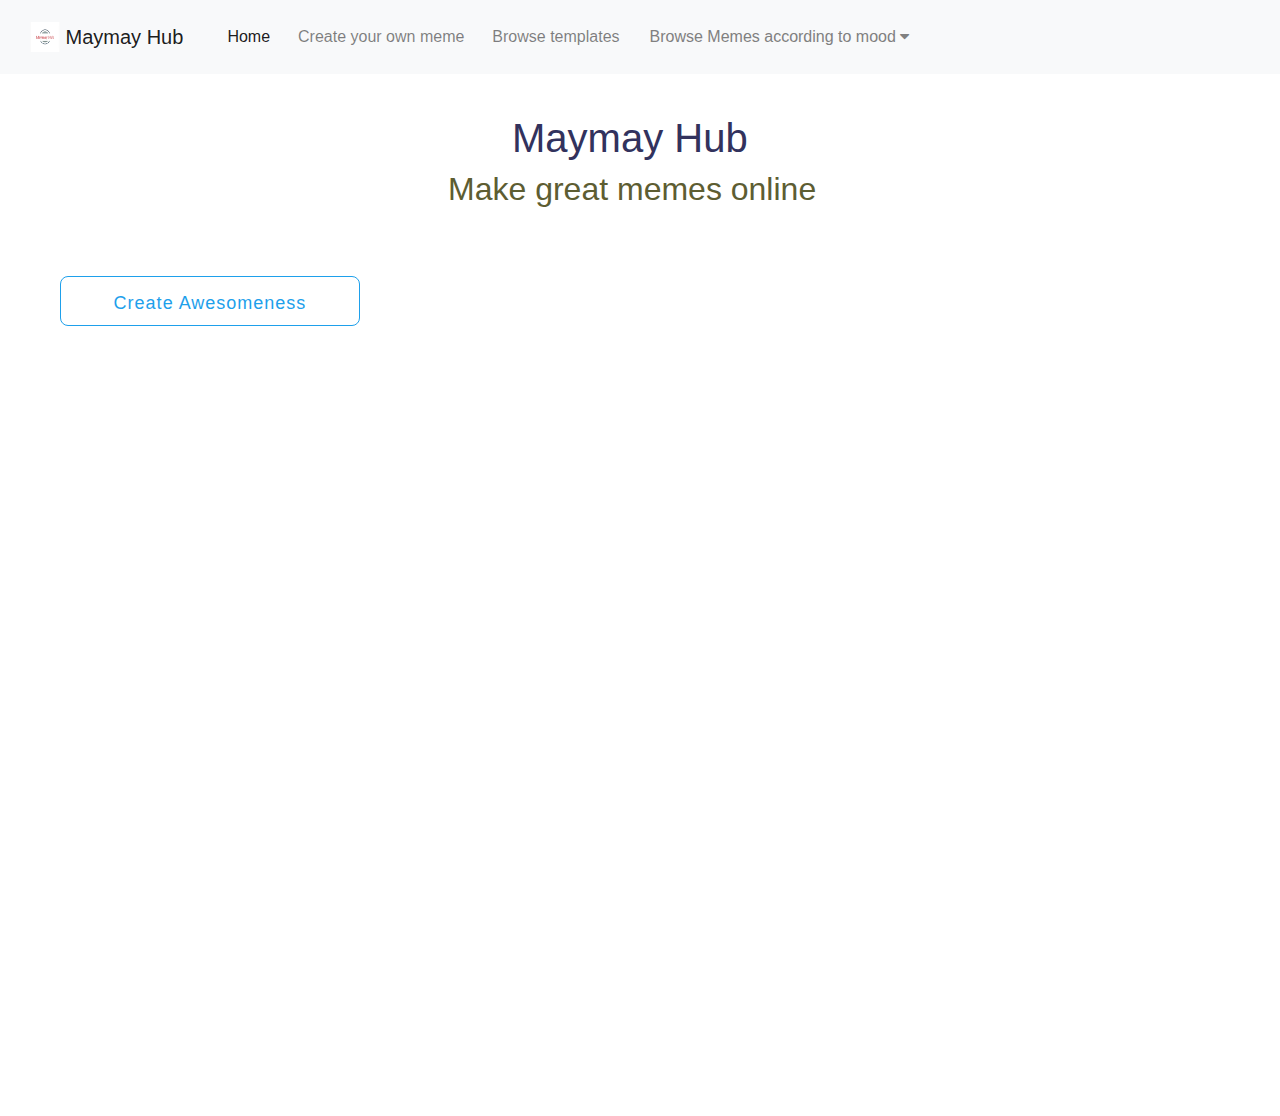
==== index.html @ 76954a92 "Update index.html" ====
<!DOCTYPE html>
<html lang="en">

<head>
  <meta charset="UTF-8">
  <meta name="viewport" content="width=device-width, initial-scale=1.0">
  <title>  Maymay Hub</title>
  <link rel="icon" href="logo.png">
  <link rel="stylesheet" href="index.css">
  <!-- Load font awesome icons -->
<link rel="stylesheet" href="https://cdnjs.cloudflare.com/ajax/libs/font-awesome/4.7.0/css/font-awesome.min.css">
  <script type="text/javascript" href="index.js">

  </script>
  <!-- CSS only -->
  <link rel="stylesheet" href="https://stackpath.bootstrapcdn.com/bootstrap/4.5.2/css/bootstrap.min.css" integrity="sha384-JcKb8q3iqJ61gNV9KGb8thSsNjpSL0n8PARn9HuZOnIxN0hoP+VmmDGMN5t9UJ0Z" crossorigin="anonymous">

  <!-- JS, Popper.js, and jQuery -->
  <script src="https://code.jquery.com/jquery-3.5.1.slim.min.js" integrity="sha384-DfXdz2htPH0lsSSs5nCTpuj/zy4C+OGpamoFVy38MVBnE+IbbVYUew+OrCXaRkfj" crossorigin="anonymous"></script>
  <script src="https://cdn.jsdelivr.net/npm/popper.js@1.16.1/dist/umd/popper.min.js" integrity="sha384-9/reFTGAW83EW2RDu2S0VKaIzap3H66lZH81PoYlFhbGU+6BZp6G7niu735Sk7lN" crossorigin="anonymous"></script>
  <script src="https://stackpath.bootstrapcdn.com/bootstrap/4.5.2/js/bootstrap.min.js" integrity="sha384-B4gt1jrGC7Jh4AgTPSdUtOBvfO8shuf57BaghqFfPlYxofvL8/KUEfYiJOMMV+rV" crossorigin="anonymous"></script>
</head>

<body>
<!-- Code for the navbar -->

<nav class="navbar navbar-expand-lg navbar-light bg-light" id="navbar">
  <!-- <a class="navbar-brand" href="#">Navbar</a> -->
  <a class="navbar-brand" href="#">
    <img src="images/logo.PNG" width="30" height="30" class="d-inline-block align-top" alt="" loading="lazy">
  Maymay Hub
  </a>
  <button class="navbar-toggler" type="button" data-toggle="collapse" data-target="#navbarNavAltMarkup" aria-controls="navbarNavAltMarkup" aria-expanded="false" aria-label="Toggle navigation">
    <span class="navbar-toggler-icon"></span>
  </button>
  <div class="collapse navbar-collapse" id="navbarNavAltMarkup">
    <div class="navbar-nav">
      <a class="nav-link active " href="#">Home <span class="sr-only">(current)</span></a>
      <a class="nav-link " href="#">Create your own meme</a>
      <a class="nav-link" href="#">Browse templates</a>
      <div class="subnav">
        <button class="subnavbtn">Browse Memes according to mood <i class="fa fa-caret-down"></i></button>
        <div class="subnav-content">
          <a href="#topmemes">Top Memes</a>
          <a href="#popular">Popular</a>
          <a href="#youdoyou">You Do You</a>
          <a href="#happy">Happy</a>
          <a href="#regret">Regret</a>
          <a href="#proud">Proud</a>
          <a href="#love">Love</a>
        </div>
      </div>

       </nav>
     </div>
   </li>
    </div>
  </div>
</nav>
<!-- Navbar Code ends  -->
<!-- Body begins -->
    <h1 class="h1">Maymay Hub</h1>
    <h2 class="h2">Make great memes online</h2>
    <!-- <div class="div-animate"> -->
  <div class="div-animate">
      <button class="button-animate" type="button" name="button">Create Awesomeness
    <span></span></button>
  </div>


</body>

</html>
---- index.css ----
/* Code to make the navbar stick to the top starts*/

#navbar a {
  float: left;
  display: block;
  text-align: center;
  padding: 14px;
  text-decoration: none;
}

.content {
  padding: 16px;
}

.sticky {
  position: fixed;
  top: 0;
  width: 100%;
}
.sticky + .content {
  padding-top: 60px;
}
/* Code to make the navbar stick to the top ends*/
/* Code for the subnav */
  .subnav {
    float: left;
    overflow: hidden;
  }

  /* Subnav button */
  .subnav .subnavbtn {
    font-size: 16px;
    border: none;
    outline: none;
    color: grey;
    padding: 14px 16px;
    background-color: inherit;
    font-family: inherit;
    margin: 0;
  }
 .subnav:hover  {
    background-color: white;
  }

  .subnav-content {
    display: none;
    position:absolute;
    left: 0;
    background-color: #D3D3D3;
    width: 100%;
    z-index: 1;
  }

  .subnav-content a {
    float: left;
    color: #484848;
    text-decoration: none;
  }

  .subnav-content a:hover {
    background-color: #eee;
    color: black;
  }

  .subnav:hover .subnav-content {
    display: block;
  }

/* Styling the body */
.h1 {
    display: block;
    margin-block-start: 0.67em;
    margin-block-end: 0.67em;
    margin-inline-start: 0px;
    margin-inline-end: 0px;
    color: #32325d;
    font-weight: 800;
    margin-left:40vw;
    margin-top: 1em;
    align-content: center;

}
.h2 {
    display: grid;
    margin-block-start: 0.67em;
    margin-block-end: 0.67em;
    margin-inline-start: 0px;
    margin-inline-end: 0px;
    color:#5D5D32 ;
    font-weight: 800;
    margin:auto;
      margin-left:35vw;
}
/* Animating the Create awesomeness button */
.div-animate{
  margin: 0;
  padding:0;
  box-sizing: border-box;
  font-family: sans-serif;
  height: 100vh;
  align-items: center;
  justify-content: center;
  
}
.button-animate{
  cursor: pointer;
  width: 300px;
  height: 50px;
  line-height: 50px;
  font-size: 18px;
  letter-spacing: 1px;
  margin : 60px;
  border: 0;
  outline: 0;
  border-radius: 8px;
  background: transparent;
  overflow: hidden;
  transition: .8s;


}
.button-animate:nth-child(1){
  color: #1ea0eb;
  border:1px solid;
}
.button-animate:nth-child(2){
  color: #ee4a22;
  border: 1px solid;
}
.button-animate:nth-child(1):hover{
  background: #1ea0eb;
  color: #222121;
}
.button-animate:nth-child(2):hover{
  background: #ee4a22;
  color: #222121;
}
.button-animate span{
  display: flex;
  width: 100px;
  height: 10px;
  background: #e5e5e5;
  fliter: blur(8px);
  transform: : rotate(110deg) translateX(-80px) translateY(100px);
  transition: .4s;
}
.button-animate:hover span {
  transform: rotate(110deg) translateX(-80px) translateY(-240px);
}
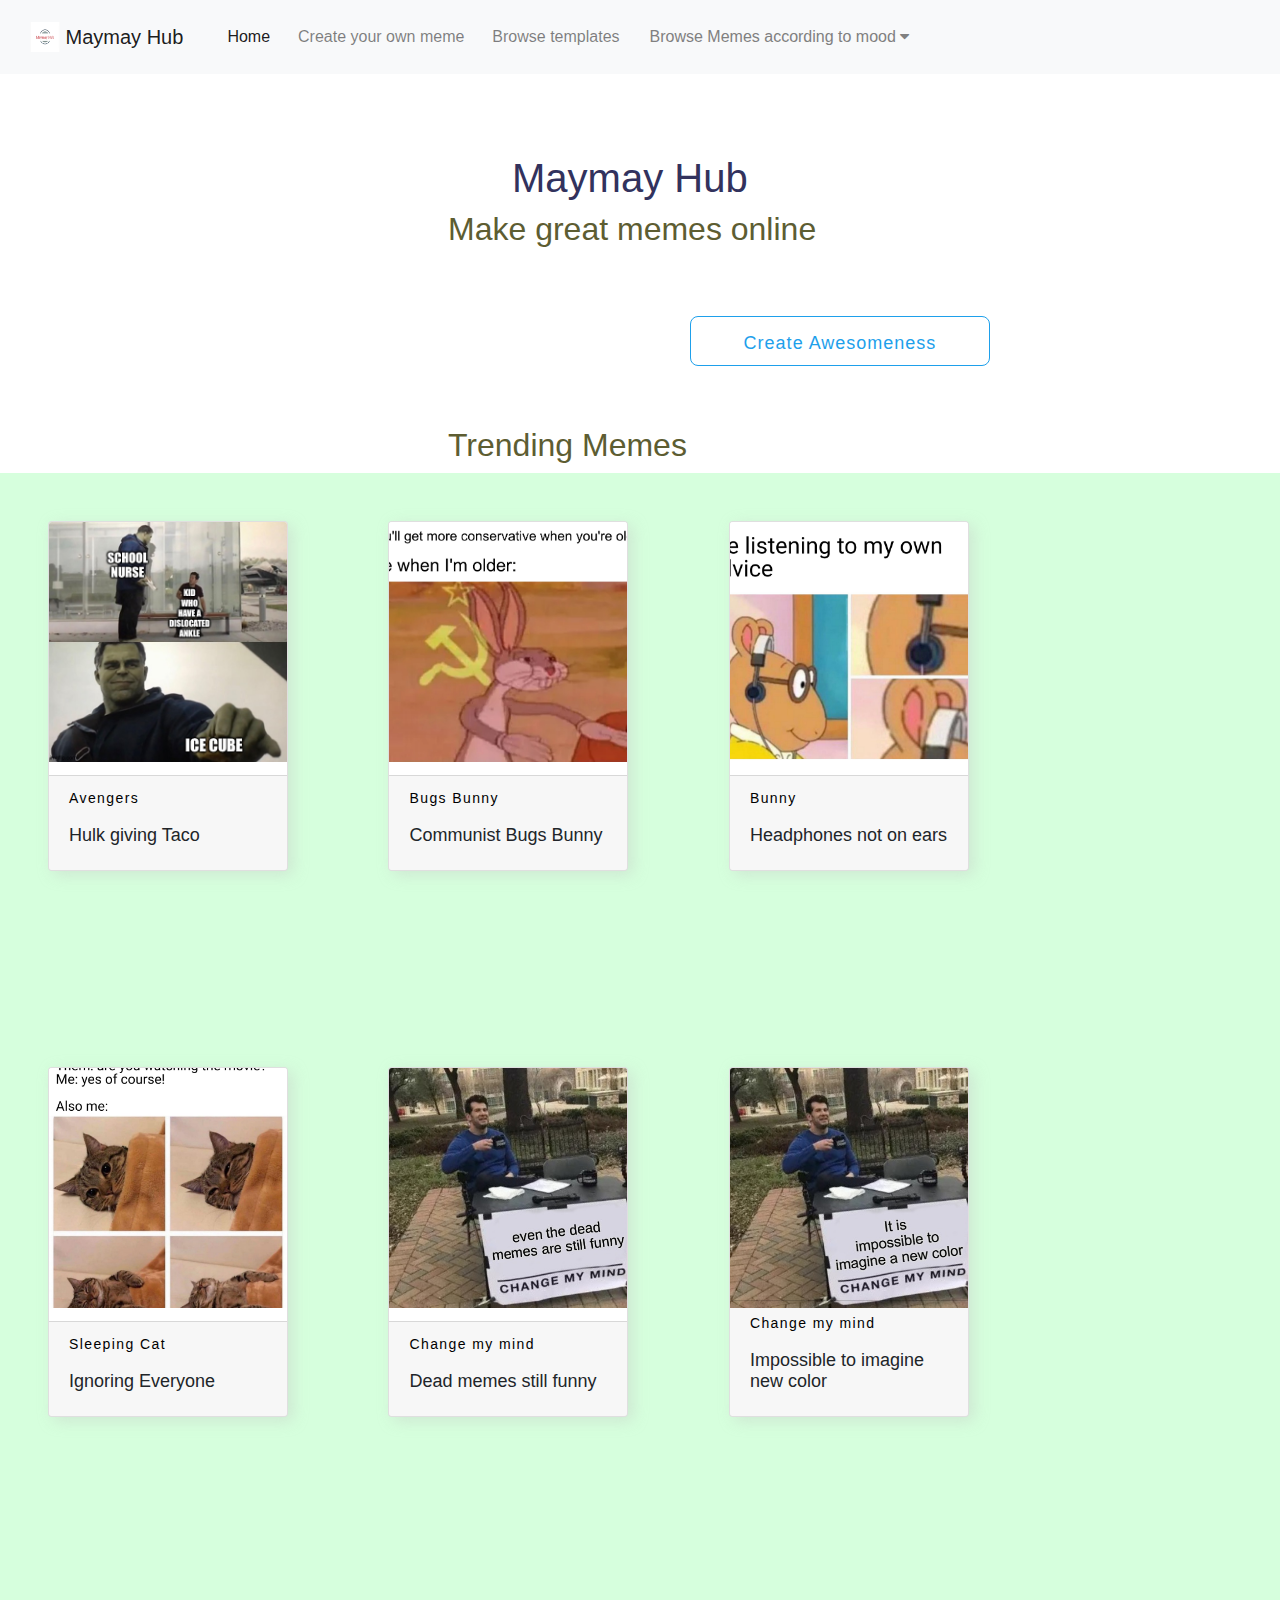
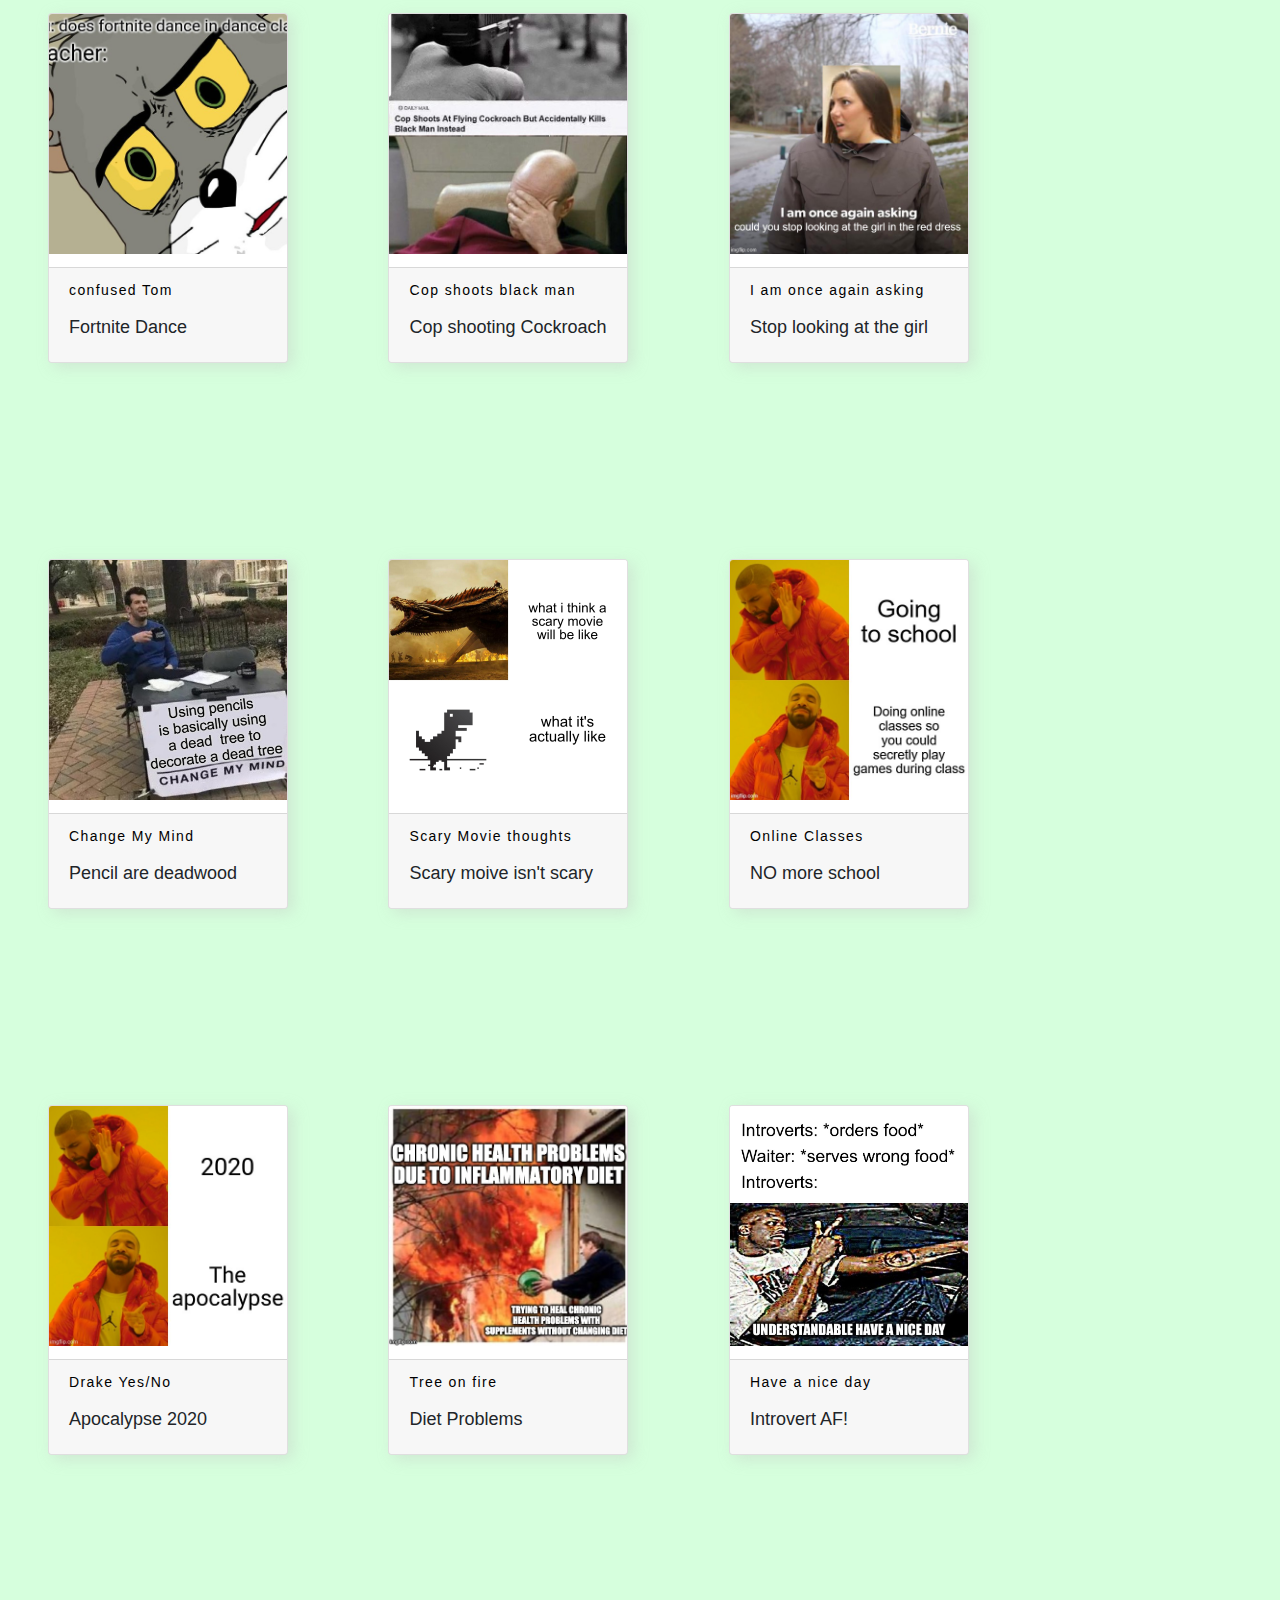
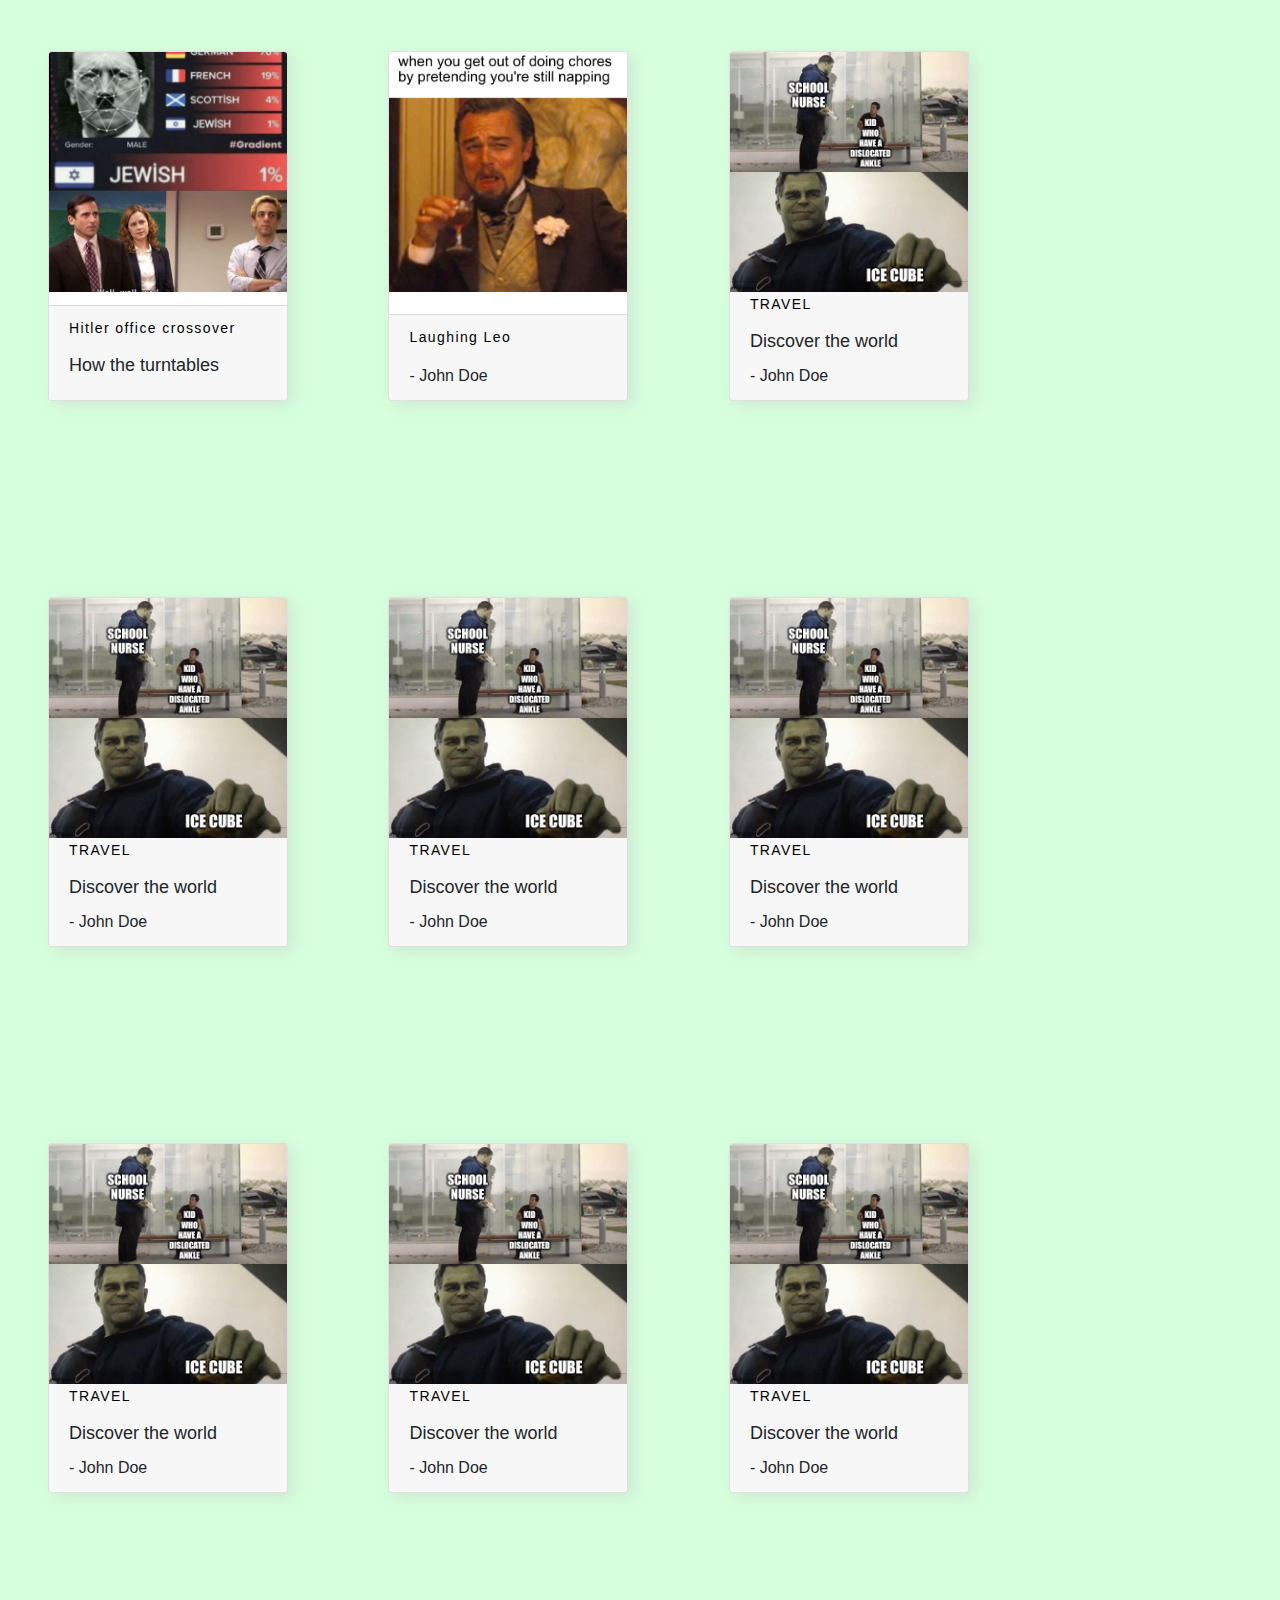
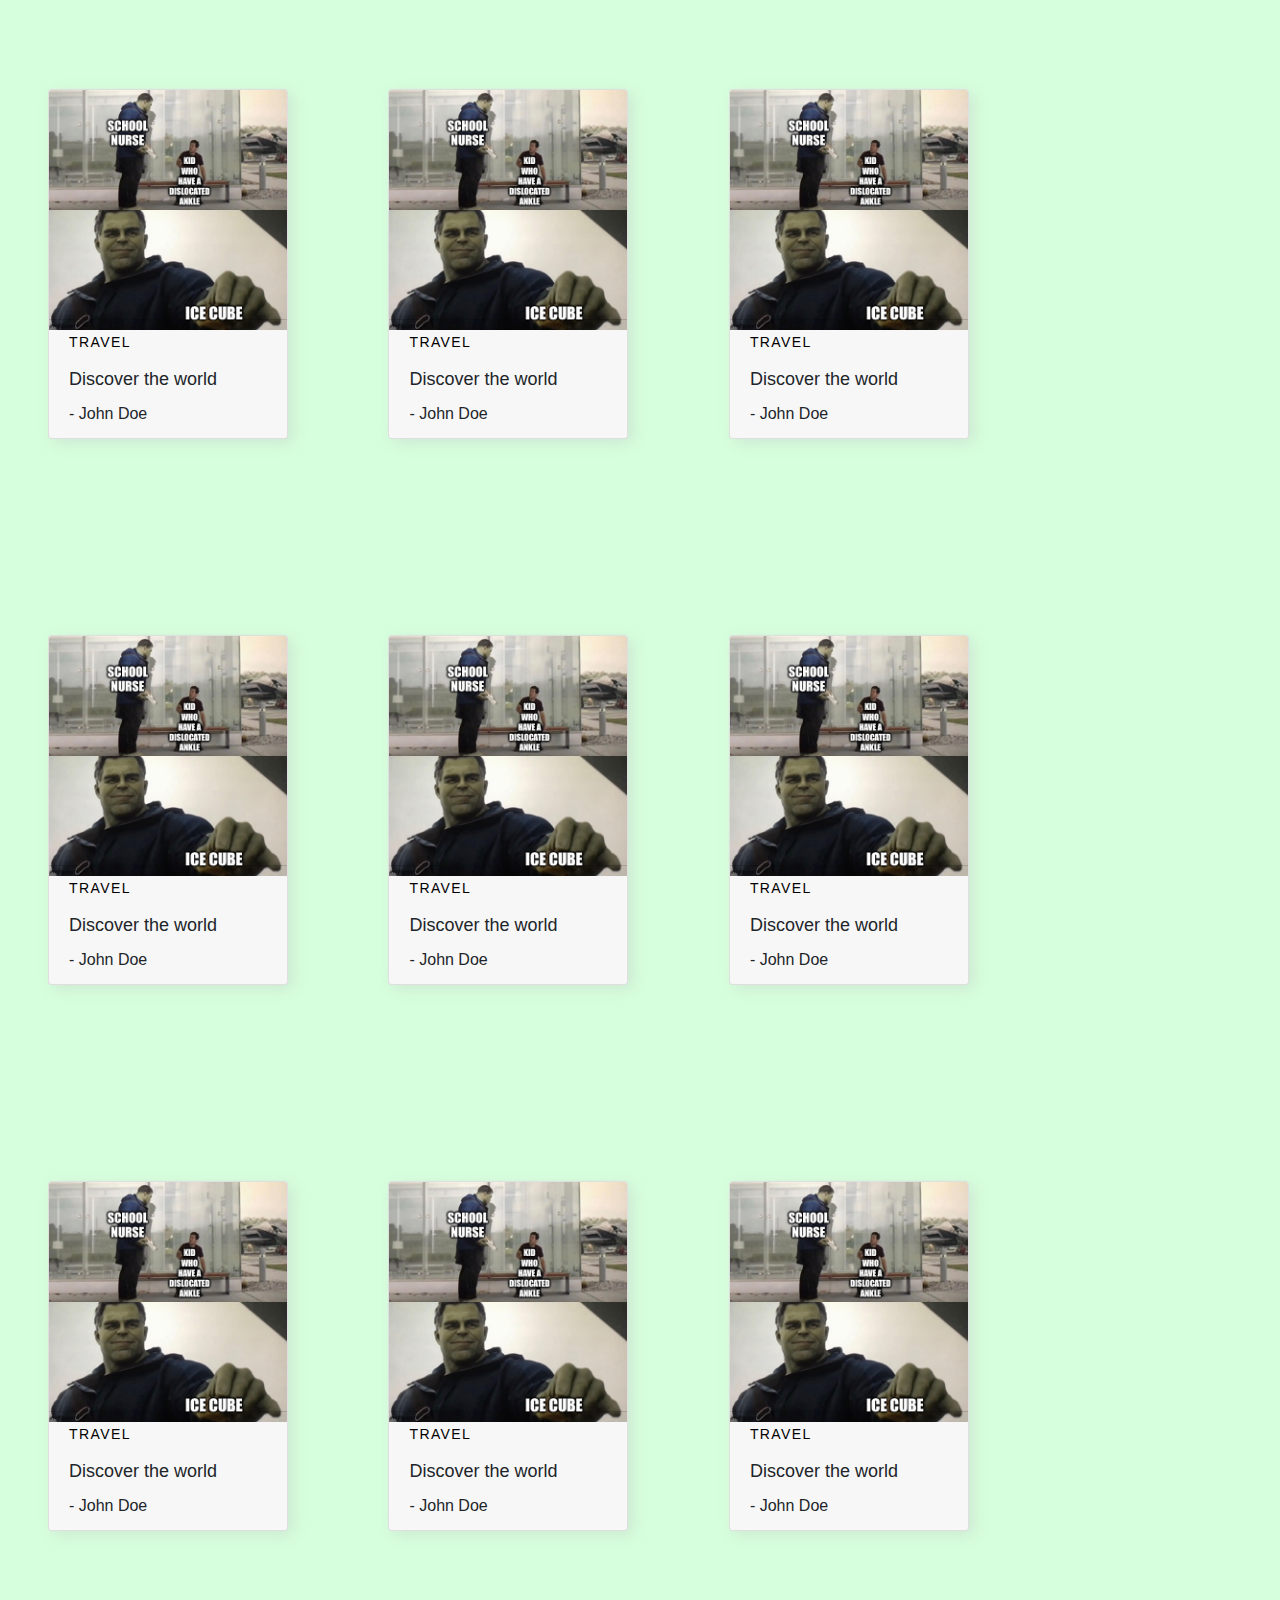
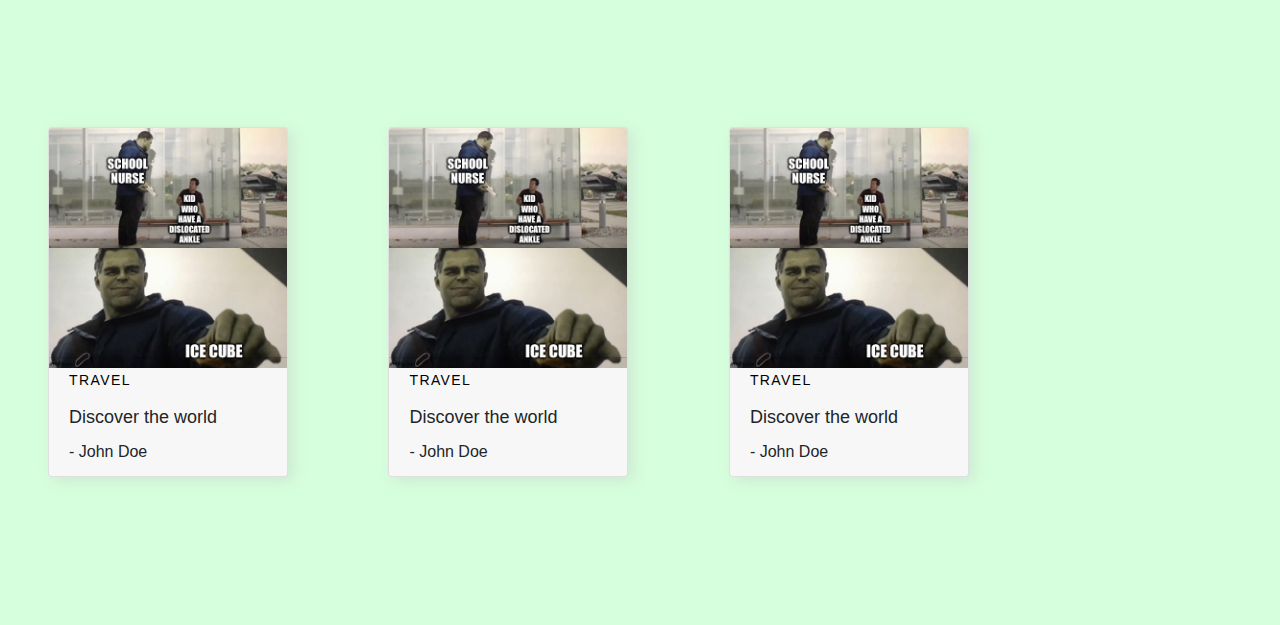
==== commit 70a2ea3a: "Add files via upload" ====
--- a/index.html
+++ b/index.html
@@ -4,11 +4,11 @@
 <head>
   <meta charset="UTF-8">
   <meta name="viewport" content="width=device-width, initial-scale=1.0">
-  <title>  Maymay Hub</title>
+  <title> Maymay Hub</title>
   <link rel="icon" href="logo.png">
   <link rel="stylesheet" href="index.css">
   <!-- Load font awesome icons -->
-<link rel="stylesheet" href="https://cdnjs.cloudflare.com/ajax/libs/font-awesome/4.7.0/css/font-awesome.min.css">
+  <link rel="stylesheet" href="https://cdnjs.cloudflare.com/ajax/libs/font-awesome/4.7.0/css/font-awesome.min.css">
   <script type="text/javascript" href="index.js">
 
   </script>
@@ -22,52 +22,469 @@
 </head>
 
 <body>
-<!-- Code for the navbar -->
-
-<nav class="navbar navbar-expand-lg navbar-light bg-light" id="navbar">
-  <!-- <a class="navbar-brand" href="#">Navbar</a> -->
-  <a class="navbar-brand" href="#">
-    <img src="images/logo.PNG" width="30" height="30" class="d-inline-block align-top" alt="" loading="lazy">
-  Maymay Hub
-  </a>
-  <button class="navbar-toggler" type="button" data-toggle="collapse" data-target="#navbarNavAltMarkup" aria-controls="navbarNavAltMarkup" aria-expanded="false" aria-label="Toggle navigation">
-    <span class="navbar-toggler-icon"></span>
-  </button>
-  <div class="collapse navbar-collapse" id="navbarNavAltMarkup">
-    <div class="navbar-nav">
-      <a class="nav-link active " href="#">Home <span class="sr-only">(current)</span></a>
-      <a class="nav-link " href="#">Create your own meme</a>
-      <a class="nav-link" href="#">Browse templates</a>
-      <div class="subnav">
-        <button class="subnavbtn">Browse Memes according to mood <i class="fa fa-caret-down"></i></button>
-        <div class="subnav-content">
-          <a href="#topmemes">Top Memes</a>
-          <a href="#popular">Popular</a>
-          <a href="#youdoyou">You Do You</a>
-          <a href="#happy">Happy</a>
-          <a href="#regret">Regret</a>
-          <a href="#proud">Proud</a>
-          <a href="#love">Love</a>
-        </div>
-      </div>
-
-       </nav>
-     </div>
-   </li>
-    </div>
+  <!-- Code for the navbar -->
+
+  <nav class="navbar navbar-expand-lg navbar-light bg-light" id="navbar">
+    <!-- <a class="navbar-brand" href="#">Navbar</a> -->
+    <a class="navbar-brand" href="#">
+      <img src="logo.PNG" width="30" height="30" class="d-inline-block align-top" alt="" loading="lazy">
+      Maymay Hub
+    </a>
+    <button class="navbar-toggler" type="button" data-toggle="collapse" data-target="#navbarNavAltMarkup" aria-controls="navbarNavAltMarkup" aria-expanded="false" aria-label="Toggle navigation">
+      <span class="navbar-toggler-icon"></span>
+    </button>
+    <div class="collapse navbar-collapse" id="navbarNavAltMarkup">
+      <div class="navbar-nav">
+        <a class="nav-link active " href="#">Home <span class="sr-only">(current)</span></a>
+        <a class="nav-link " href="#">Create your own meme</a>
+        <a class="nav-link" href="#">Browse templates</a>
+        <div class="subnav">
+          <button class="subnavbtn">Browse Memes according to mood <i class="fa fa-caret-down"></i></button>
+          <div class="subnav-content">
+            <a href="#trendingmemes">Top Memes</a>
+            <a href="#popular">Popular</a>
+            <a href="#youdoyou">You Do You</a>
+            <a href="#happy">Happy</a>
+            <a href="#regret">Regret</a>
+            <a href="#proud">Proud</a>
+            <a href="#love">Love</a>
+          </div>
+        </div>
+
+  </nav>
   </div>
-</nav>
-<!-- Navbar Code ends  -->
-<!-- Body begins -->
-    <h1 class="h1">Maymay Hub</h1>
-    <h2 class="h2">Make great memes online</h2>
-    <!-- <div class="div-animate"> -->
+  </li>
+  </div>
+  </div>
+  </nav>
+  <!-- Navbar Code ends  -->
+  <!-- Body begins -->
+  <h1 class="h1">Maymay Hub</h1>
+  <h2 class="h2">Make great memes online</h2>
   <div class="div-animate">
-      <button class="button-animate" type="button" name="button">Create Awesomeness
-    <span></span></button>
+    <button class="button-animate" type="button" name="button">Create Awesomeness
+      <span></span></button>
   </div>
-
-
+  <h2 class="h2" id="trendingmemes">Trending Memes</h2>
+  <!--Card for the trending memes  -->
+  <div class="div-card-bg">
+    <div class="div-card">
+      <div class="card-row">
+        <div class="card">
+          <img class="card-image" src="avengers.jpg" alt="Hulk giving Taco">
+          <div class="card-footer">
+            <p class="card-text">Avengers</p>
+            <h3 class="card-title">Hulk giving Taco</h3>
+          </div>
+        </div>
+      </div>
+    </div>
+    <div class="div-card">
+      <div class="card-row">
+        <div class="card">
+          <img class="card-image" src="bugs bunny.jpeg" alt="Communist bugs bunny">
+          <div class="card-footer">
+            <p class="card-text">Bugs Bunny</p>
+            <h3 class="card-title">Communist Bugs Bunny</h3>
+          </div>
+        </div>
+      </div>
+    </div>
+    <div class="div-card">
+      <div class="card-row">
+        <div class="card">
+          <img class="card-image" src="bunny.jpg" alt="Headphones not on ears">
+          <div class="card-footer">
+            <p class="card-text">Bunny</p>
+            <h3 class="card-title">Headphones not on ears</h3>
+          </div>
+        </div>
+      </div>
+    </div>
+    <div class="div-card">
+      <div class="card-row">
+        <div class="card">
+          <img class="card-image" src="cat sleeping.jpg" alt="Sleeping Cat">
+          <div class="card-footer">
+            <p class="card-text">Sleeping Cat</p>
+            <h3 class="card-title">Ignoring Everyone</h3>
+          </div>
+        </div>
+      </div>
+    </div>
+    <div class="div-card">
+      <div class="card-row">
+        <div class="card">
+          <img class="card-image" src="change my mind 2.jpg" alt="change my mind">
+          <div class="card-footer">
+            <p class="card-text">Change my mind</p>
+            <h3 class="card-title">Dead memes still funny</h3>
+          </div>
+        </div>
+      </div>
+    </div>
+    <div class="div-card">
+      <div class="card-row">
+        <div class="card">
+          <img class="card-image" src="change my mind.jpg" alt="change my mind">
+          <div class="card-footer">
+            <p class="card-text">Change my mind</p>
+            <h3 class="card-title">Impossible to imagine new color</h3>
+          </div>
+        </div>
+      </div>
+    </div>
+    <div class="div-card">
+      <div class="card-row">
+        <div class="card">
+          <img class="card-image" src="confused tom 1.jpg">
+          <div class="card-footer">
+            <p class="card-text">confused Tom</p>
+            <h3 class="card-title">Fortnite Dance</h3>
+          </div>
+        </div>
+      </div>
+    </div>
+    <div class="div-card">
+      <div class="card-row">
+        <div class="card">
+          <img class="card-image" src="cop shoots.jpg" alt="Cop shoots man">
+          <div class="card-footer">
+            <p class="card-text">Cop shoots black man</p>
+            <h3 class="card-title">Cop shooting Cockroach</h3>
+          </div>
+        </div>
+      </div>
+    </div>
+    <div class="div-card">
+      <div class="card-row">
+        <div class="card">
+          <img class="card-image" src="crossover.jpg" alt="crossover meme">
+          <div class="card-footer">
+            <p class="card-text">I am once again asking</p>
+            <h3 class="card-title">Stop looking at the girl</h3>
+          </div>
+        </div>
+      </div>
+    </div>
+    <div class="div-card">
+      <div class="card-row">
+        <div class="card">
+          <img class="card-image" src="deadwood.jpg" alt="deadwood">
+          <div class="card-footer">
+            <p class="card-text">Change My Mind</p>
+            <h3 class="card-title">Pencil are deadwood</h3>
+          </div>
+        </div>
+      </div>
+    </div>
+    <div class="div-card">
+      <div class="card-row">
+        <div class="card">
+          <img class="card-image" src="dinosaur.jpeg" alt="dinosaur meme">
+          <div class="card-footer">
+            <p class="card-text">Scary Movie thoughts</p>
+            <h3 class="card-title">Scary moive isn't scary</h3>
+          </div>
+        </div>
+      </div>
+    </div>
+    <div class="div-card">
+      <div class="card-row">
+        <div class="card">
+          <img class="card-image" src="drake.jpg">
+          <div class="card-footer">
+            <p class="card-text">Online Classes</p>
+            <h3 class="card-title">NO more school</h3>
+          </div>
+        </div>
+      </div>
+    </div>
+    <div class="div-card">
+      <div class="card-row">
+        <div class="card">
+          <img class="card-image" src="drake2020.jpg" alt="Drake Yes/No">
+          <div class="card-footer">
+            <p class="card-text">Drake Yes/No</p>
+            <h3 class="card-title">Apocalypse 2020</h3>
+          </div>
+        </div>
+      </div>
+    </div>
+    <div class="div-card">
+      <div class="card-row">
+        <div class="card">
+          <img class="card-image" src="fire.jpg" alt="fire">
+          <div class="card-footer">
+            <p class="card-text">Tree on fire</p>
+            <h3 class="card-title">Diet Problems</h3>
+          </div>
+        </div>
+      </div>
+    </div>
+    <div class="div-card">
+      <div class="card-row">
+        <div class="card">
+          <img class="card-image" src="have a nice day.jpg" alt="have a nice day">
+          <div class="card-footer">
+            <p class="card-text">Have a nice day</p>
+            <h3 class="card-title">Introvert AF!</h3>
+          </div>
+        </div>
+      </div>
+    </div>
+    <div class="div-card">
+      <div class="card-row">
+        <div class="card">
+          <img class="card-image" src="hitler office.jpg" alt="Hitler office crossover">
+          <div class="card-footer">
+            <p class="card-text">Hitler office crossover</p>
+            <h3 class="card-title">How the turntables</h3>
+          </div>
+        </div>
+      </div>
+    </div>
+    <div class="div-card">
+      <div class="card-row">
+        <div class="card">
+          <img class="card-image" src="laughing leo.jpeg" alt="laughing leo">
+          <div class="card-footer">
+            <p class="card-text">Laughing Leo</p>
+            <h3 class="card-title"></h3>
+            <span class="card-author">- John Doe</span>
+          </div>
+        </div>
+      </div>
+    </div>
+    <div class="div-card">
+      <div class="card-row">
+        <div class="card">
+          <img class="card-image" src="avengers.jpg">
+          <div class="card-footer">
+            <p class="card-text">TRAVEL</p>
+            <h3 class="card-title">Discover the world</h3>
+            <span class="card-author">- John Doe</span>
+          </div>
+        </div>
+      </div>
+    </div>
+    <div class="div-card">
+      <div class="card-row">
+        <div class="card">
+          <img class="card-image" src="avengers.jpg">
+          <div class="card-footer">
+            <p class="card-text">TRAVEL</p>
+            <h3 class="card-title">Discover the world</h3>
+            <span class="card-author">- John Doe</span>
+          </div>
+        </div>
+      </div>
+    </div>
+    <div class="div-card">
+      <div class="card-row">
+        <div class="card">
+          <img class="card-image" src="avengers.jpg">
+          <div class="card-footer">
+            <p class="card-text">TRAVEL</p>
+            <h3 class="card-title">Discover the world</h3>
+            <span class="card-author">- John Doe</span>
+          </div>
+        </div>
+      </div>
+    </div>
+    <div class="div-card">
+      <div class="card-row">
+        <div class="card">
+          <img class="card-image" src="avengers.jpg">
+          <div class="card-footer">
+            <p class="card-text">TRAVEL</p>
+            <h3 class="card-title">Discover the world</h3>
+            <span class="card-author">- John Doe</span>
+          </div>
+        </div>
+      </div>
+    </div>
+    <div class="div-card">
+      <div class="card-row">
+        <div class="card">
+          <img class="card-image" src="avengers.jpg">
+          <div class="card-footer">
+            <p class="card-text">TRAVEL</p>
+            <h3 class="card-title">Discover the world</h3>
+            <span class="card-author">- John Doe</span>
+          </div>
+        </div>
+      </div>
+    </div>
+    <div class="div-card">
+      <div class="card-row">
+        <div class="card">
+          <img class="card-image" src="avengers.jpg">
+          <div class="card-footer">
+            <p class="card-text">TRAVEL</p>
+            <h3 class="card-title">Discover the world</h3>
+            <span class="card-author">- John Doe</span>
+          </div>
+        </div>
+      </div>
+    </div>
+    <div class="div-card">
+      <div class="card-row">
+        <div class="card">
+          <img class="card-image" src="avengers.jpg">
+          <div class="card-footer">
+            <p class="card-text">TRAVEL</p>
+            <h3 class="card-title">Discover the world</h3>
+            <span class="card-author">- John Doe</span>
+          </div>
+        </div>
+      </div>
+    </div>
+    <div class="div-card">
+      <div class="card-row">
+        <div class="card">
+          <img class="card-image" src="avengers.jpg">
+          <div class="card-footer">
+            <p class="card-text">TRAVEL</p>
+            <h3 class="card-title">Discover the world</h3>
+            <span class="card-author">- John Doe</span>
+          </div>
+        </div>
+      </div>
+    </div>
+    <div class="div-card">
+      <div class="card-row">
+        <div class="card">
+          <img class="card-image" src="avengers.jpg">
+          <div class="card-footer">
+            <p class="card-text">TRAVEL</p>
+            <h3 class="card-title">Discover the world</h3>
+            <span class="card-author">- John Doe</span>
+          </div>
+        </div>
+      </div>
+    </div>
+    <div class="div-card">
+      <div class="card-row">
+        <div class="card">
+          <img class="card-image" src="avengers.jpg">
+          <div class="card-footer">
+            <p class="card-text">TRAVEL</p>
+            <h3 class="card-title">Discover the world</h3>
+            <span class="card-author">- John Doe</span>
+          </div>
+        </div>
+      </div>
+    </div>
+    <div class="div-card">
+      <div class="card-row">
+        <div class="card">
+          <img class="card-image" src="avengers.jpg">
+          <div class="card-footer">
+            <p class="card-text">TRAVEL</p>
+            <h3 class="card-title">Discover the world</h3>
+            <span class="card-author">- John Doe</span>
+          </div>
+        </div>
+      </div>
+    </div>
+    <div class="div-card">
+      <div class="card-row">
+        <div class="card">
+          <img class="card-image" src="avengers.jpg">
+          <div class="card-footer">
+            <p class="card-text">TRAVEL</p>
+            <h3 class="card-title">Discover the world</h3>
+            <span class="card-author">- John Doe</span>
+          </div>
+        </div>
+      </div>
+    </div>
+    <div class="div-card">
+      <div class="card-row">
+        <div class="card">
+          <img class="card-image" src="avengers.jpg">
+          <div class="card-footer">
+            <p class="card-text">TRAVEL</p>
+            <h3 class="card-title">Discover the world</h3>
+            <span class="card-author">- John Doe</span>
+          </div>
+        </div>
+      </div>
+    </div>
+    <div class="div-card">
+      <div class="card-row">
+        <div class="card">
+          <img class="card-image" src="avengers.jpg">
+          <div class="card-footer">
+            <p class="card-text">TRAVEL</p>
+            <h3 class="card-title">Discover the world</h3>
+            <span class="card-author">- John Doe</span>
+          </div>
+        </div>
+      </div>
+    </div>
+    <div class="div-card">
+      <div class="card-row">
+        <div class="card">
+          <img class="card-image" src="avengers.jpg">
+          <div class="card-footer">
+            <p class="card-text">TRAVEL</p>
+            <h3 class="card-title">Discover the world</h3>
+            <span class="card-author">- John Doe</span>
+          </div>
+        </div>
+      </div>
+    </div>
+    <div class="div-card">
+      <div class="card-row">
+        <div class="card">
+          <img class="card-image" src="avengers.jpg">
+          <div class="card-footer">
+            <p class="card-text">TRAVEL</p>
+            <h3 class="card-title">Discover the world</h3>
+            <span class="card-author">- John Doe</span>
+          </div>
+        </div>
+      </div>
+    </div>
+    <div class="div-card">
+      <div class="card-row">
+        <div class="card">
+          <img class="card-image" src="avengers.jpg">
+          <div class="card-footer">
+            <p class="card-text">TRAVEL</p>
+            <h3 class="card-title">Discover the world</h3>
+            <span class="card-author">- John Doe</span>
+          </div>
+        </div>
+      </div>
+    </div>
+    <div class="div-card">
+      <div class="card-row">
+        <div class="card">
+          <img class="card-image" src="avengers.jpg">
+          <div class="card-footer">
+            <p class="card-text">TRAVEL</p>
+            <h3 class="card-title">Discover the world</h3>
+            <span class="card-author">- John Doe</span>
+          </div>
+        </div>
+      </div>
+    </div>
+    <div class="div-card">
+      <div class="card-row">
+        <div class="card">
+          <img class="card-image" src="avengers.jpg">
+          <div class="card-footer">
+            <p class="card-text">TRAVEL</p>
+            <h3 class="card-title">Discover the world</h3>
+            <span class="card-author">- John Doe</span>
+          </div>
+        </div>
+      </div>
+    </div>
+  </div>
 </body>
 
 </html>
--- a/index.css
+++ b/index.css
@@ -76,20 +76,15 @@
     color: #32325d;
     font-weight: 800;
     margin-left:40vw;
-    margin-top: 1em;
+    margin-top: 5rem;
     align-content: center;
 
 }
 .h2 {
     display: grid;
-    margin-block-start: 0.67em;
-    margin-block-end: 0.67em;
-    margin-inline-start: 0px;
-    margin-inline-end: 0px;
     color:#5D5D32 ;
     font-weight: 800;
-    margin:auto;
-      margin-left:35vw;
+    margin-left:35vw;
 }
 /* Animating the Create awesomeness button */
 .div-animate{
@@ -97,10 +92,8 @@
   padding:0;
   box-sizing: border-box;
   font-family: sans-serif;
-  height: 100vh;
-  align-items: center;
-  justify-content: center;
-  
+  margin-left: 70vh;
+
 }
 .button-animate{
   cursor: pointer;
@@ -147,3 +140,83 @@
 .button-animate:hover span {
   transform: rotate(110deg) translateX(-80px) translateY(-240px);
 }
+/* create awesomeness button ends */
+
+/* Trending memes */
+@import url('https://fonts.googleapis.com/css2?family=Noto+Sans:ital,wght@0,400;0,700;1,400;1,700&display=swap');
+.div-card-bg{
+  background: #d6ffdd;
+}
+.div-card {
+    margin: 3rem;
+    border: 0;
+    padding: 0;
+    font-family: 'Noto Sans', sans-serif;
+    display: inline-flex;
+}
+.card-row {
+    width: 100%;
+    height: 50vh;
+    align-items: center;
+    justify-content: center;
+}
+.card {
+    position: relative;
+    height: 350px;
+    width: 240px;
+    background: #fff;
+    border-radius: 10px;
+    overflow: hidden;
+    transition: 0.4s all ease-in-out;
+    z-index: 1;
+    overflow: hidden;
+    box-shadow: 5px 4px 15px rgba(196, 196, 196, .4);
+    cursor: pointer;
+}
+.card-image {
+    position: absolute;
+    top: 0;
+    height: 240px;
+    width: 100%;
+    object-fit: cover;
+    z-index: -1;
+    transition: 0.4s all ease-in-out;
+}
+.card-footer {
+    position: absolute;
+    width: 100%;
+    bottom: 0;
+    box-sizing: border-box;
+    padding: 0 20px 23px;
+}
+.card-title {
+    font-size: 18px;
+    line-height: 21px;
+    margin-top: 5px;
+    margin-bottom: 1px;
+}
+.card-text {
+    font-size: 14px;
+    letter-spacing: 0.1em;
+    font-weight: 400;
+    color: #000000;
+}
+.card-text:last-child {
+    letter-spacing: unset;
+}
+.card:hover {
+    width: 260px;
+    height: 380px;
+    transition: 0.4s all cubic-bezier(0.28, 0.01, 0.3, 1.02) 0.2s;
+    margin-left: 40px;
+    margin-right: 40px;
+    box-shadow: 20px 25px 30px rgba(0, 0, 0, 0.25);
+}
+.card:hover img{
+    transition: all 0.3s;
+    transform: scale(1.4);
+}
+.card:hover .card-image {
+    transition: 0.4s all cubic-bezier(0.28, 0.01, 0.3, 1.02) 0.2s;
+    height: 100%;
+    opacity: 0.3;
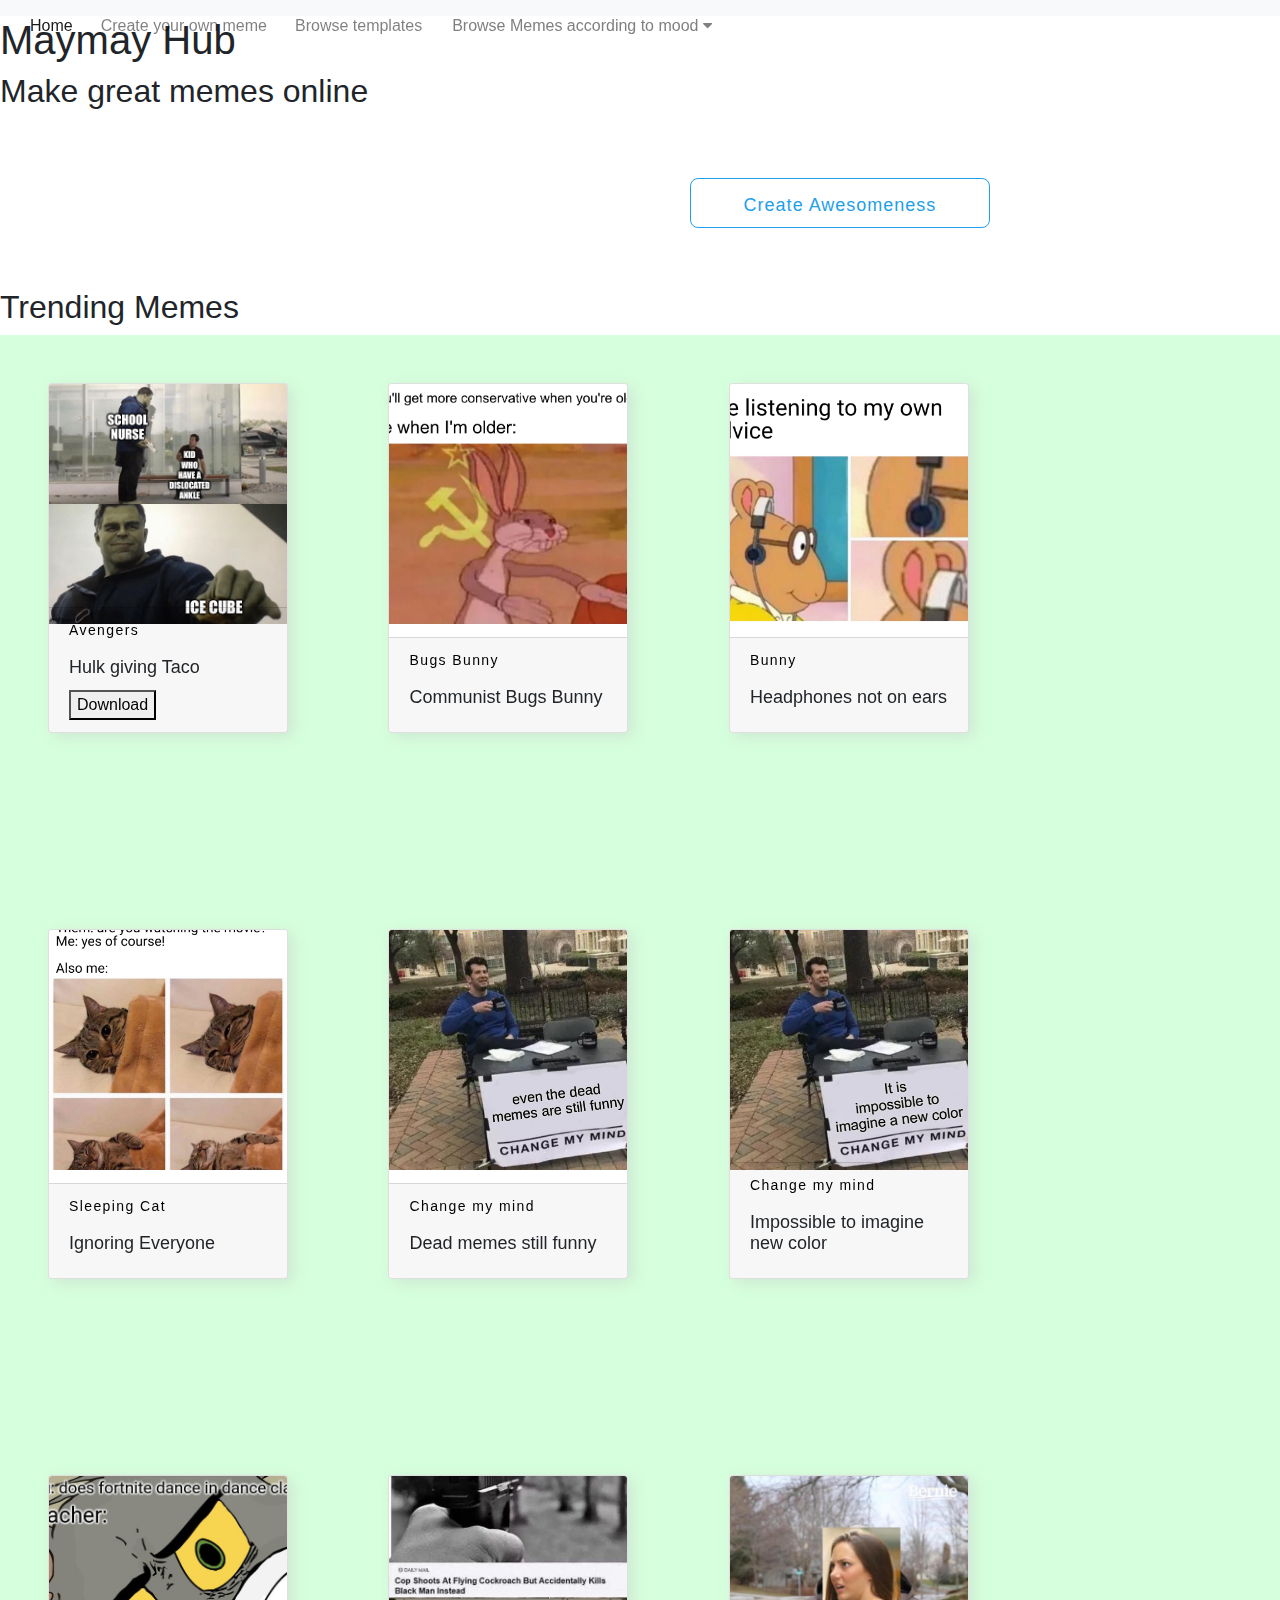
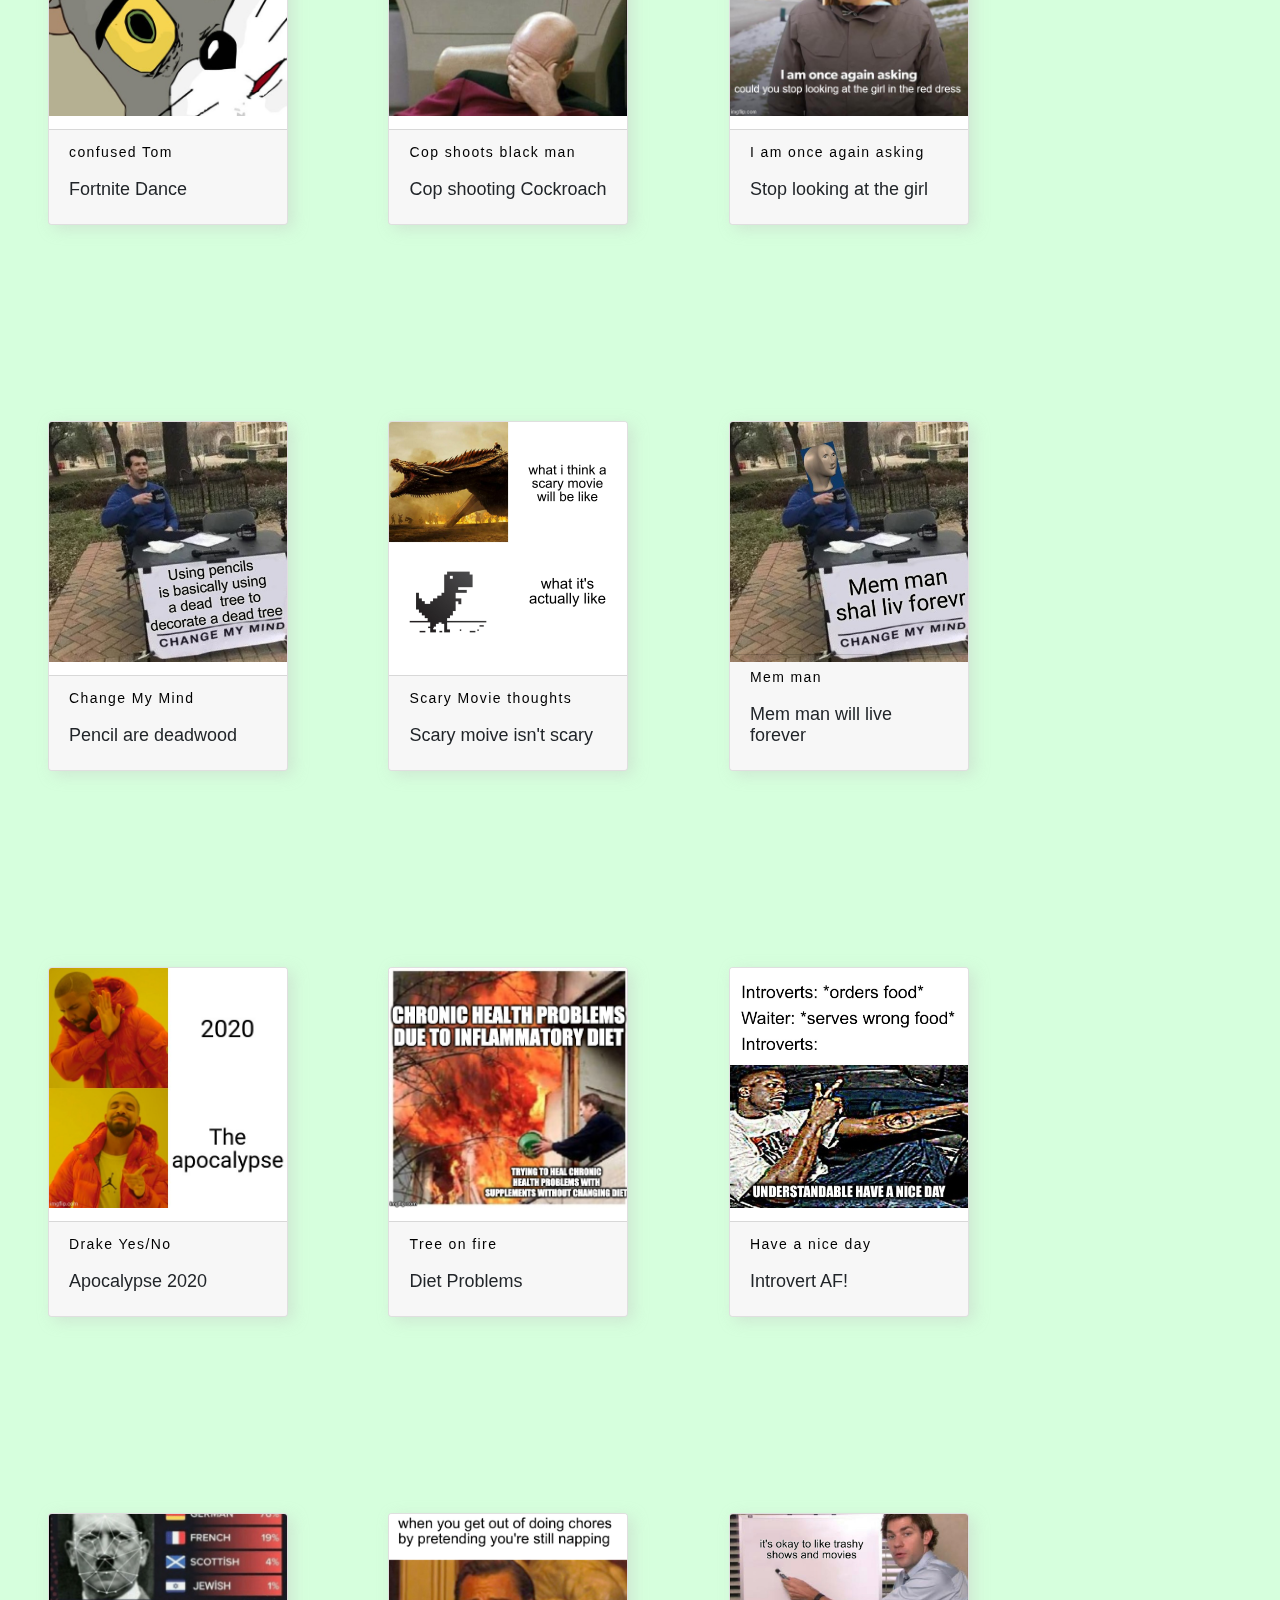
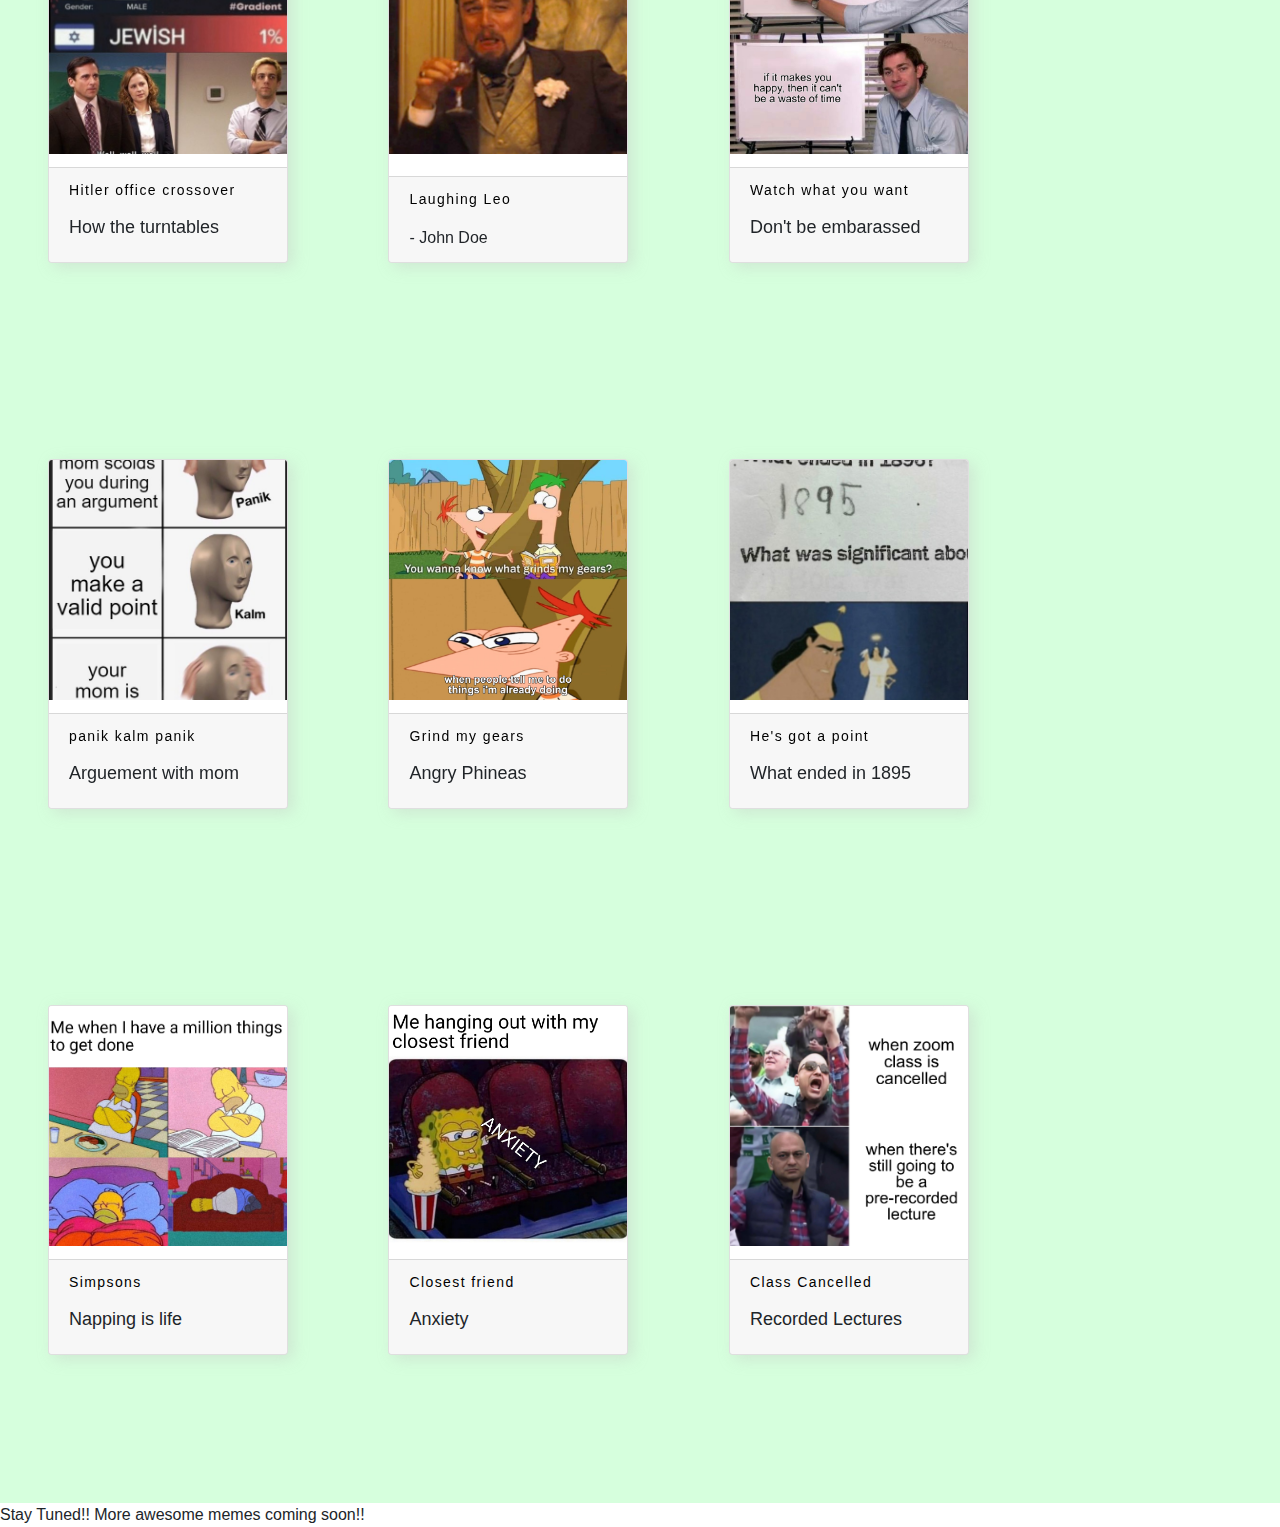
==== commit f3fcd400: "Add files via upload" ====
--- a/index.html
+++ b/index.html
@@ -9,7 +9,7 @@
   <link rel="stylesheet" href="index.css">
   <!-- Load font awesome icons -->
   <link rel="stylesheet" href="https://cdnjs.cloudflare.com/ajax/libs/font-awesome/4.7.0/css/font-awesome.min.css">
-  <script type="text/javascript" href="index.js">
+  <script type="text/javascript" src="index.js">
 
   </script>
   <!-- CSS only -->
@@ -24,16 +24,12 @@
 <body>
   <!-- Code for the navbar -->
 
-  <nav class="navbar navbar-expand-lg navbar-light bg-light" id="navbar">
-    <!-- <a class="navbar-brand" href="#">Navbar</a> -->
-    <a class="navbar-brand" href="#">
-      <img src="logo.PNG" width="30" height="30" class="d-inline-block align-top" alt="" loading="lazy">
-      Maymay Hub
-    </a>
+  <nav class="navbar navbar-expand-lg navbar-light bg-light " id="navbar">
+
     <button class="navbar-toggler" type="button" data-toggle="collapse" data-target="#navbarNavAltMarkup" aria-controls="navbarNavAltMarkup" aria-expanded="false" aria-label="Toggle navigation">
       <span class="navbar-toggler-icon"></span>
     </button>
-    <div class="collapse navbar-collapse" id="navbarNavAltMarkup">
+    <div class="collapse navbar-collapse sticky" id="navbarNavAltMarkup">
       <div class="navbar-nav">
         <a class="nav-link active " href="#">Home <span class="sr-only">(current)</span></a>
         <a class="nav-link " href="#">Create your own meme</a>
@@ -50,8 +46,6 @@
             <a href="#love">Love</a>
           </div>
         </div>
-
-  </nav>
   </div>
   </li>
   </div>
@@ -59,14 +53,16 @@
   </nav>
   <!-- Navbar Code ends  -->
   <!-- Body begins -->
-  <h1 class="h1">Maymay Hub</h1>
-  <h2 class="h2">Make great memes online</h2>
-  <div class="div-animate">
-    <button class="button-animate" type="button" name="button">Create Awesomeness
+  <h1 class="header">Maymay Hub</h1>
+  <h2 class="header">Make great memes online</h2>
+  <div class="div-animate header">
+  <a href = "editor.html">
+      <button class="button-animate" type="button" name="button" >Create Awesomeness
       <span></span></button>
-  </div>
-  <h2 class="h2" id="trendingmemes">Trending Memes</h2>
-  <!--Card for the trending memes  -->
+  </a>
+  </div>
+  <h2 class="header" id="trendingmemes">Trending Memes</h2>
+  <!--Cards for the trending memes  -->
   <div class="div-card-bg">
     <div class="div-card">
       <div class="card-row">
@@ -75,7 +71,9 @@
           <div class="card-footer">
             <p class="card-text">Avengers</p>
             <h3 class="card-title">Hulk giving Taco</h3>
-          </div>
+            <a href="avengers.jpg" Download>
+            <button type="button" name="button">Download</button>
+          </a></div>
         </div>
       </div>
     </div>
@@ -192,10 +190,10 @@
     <div class="div-card">
       <div class="card-row">
         <div class="card">
-          <img class="card-image" src="drake.jpg">
-          <div class="card-footer">
-            <p class="card-text">Online Classes</p>
-            <h3 class="card-title">NO more school</h3>
+          <img class="card-image" src="mem man.jpg">
+          <div class="card-footer">
+            <p class="card-text">Mem man</p>
+            <h3 class="card-title">Mem man will live forever</h3>
           </div>
         </div>
       </div>
@@ -259,232 +257,85 @@
     <div class="div-card">
       <div class="card-row">
         <div class="card">
-          <img class="card-image" src="avengers.jpg">
-          <div class="card-footer">
-            <p class="card-text">TRAVEL</p>
-            <h3 class="card-title">Discover the world</h3>
-            <span class="card-author">- John Doe</span>
-          </div>
-        </div>
-      </div>
-    </div>
-    <div class="div-card">
-      <div class="card-row">
-        <div class="card">
-          <img class="card-image" src="avengers.jpg">
-          <div class="card-footer">
-            <p class="card-text">TRAVEL</p>
-            <h3 class="card-title">Discover the world</h3>
-            <span class="card-author">- John Doe</span>
-          </div>
-        </div>
-      </div>
-    </div>
-    <div class="div-card">
-      <div class="card-row">
-        <div class="card">
-          <img class="card-image" src="avengers.jpg">
-          <div class="card-footer">
-            <p class="card-text">TRAVEL</p>
-            <h3 class="card-title">Discover the world</h3>
-            <span class="card-author">- John Doe</span>
-          </div>
-        </div>
-      </div>
-    </div>
-    <div class="div-card">
-      <div class="card-row">
-        <div class="card">
-          <img class="card-image" src="avengers.jpg">
-          <div class="card-footer">
-            <p class="card-text">TRAVEL</p>
-            <h3 class="card-title">Discover the world</h3>
-            <span class="card-author">- John Doe</span>
-          </div>
-        </div>
-      </div>
-    </div>
-    <div class="div-card">
-      <div class="card-row">
-        <div class="card">
-          <img class="card-image" src="avengers.jpg">
-          <div class="card-footer">
-            <p class="card-text">TRAVEL</p>
-            <h3 class="card-title">Discover the world</h3>
-            <span class="card-author">- John Doe</span>
-          </div>
-        </div>
-      </div>
-    </div>
-    <div class="div-card">
-      <div class="card-row">
-        <div class="card">
-          <img class="card-image" src="avengers.jpg">
-          <div class="card-footer">
-            <p class="card-text">TRAVEL</p>
-            <h3 class="card-title">Discover the world</h3>
-            <span class="card-author">- John Doe</span>
-          </div>
-        </div>
-      </div>
-    </div>
-    <div class="div-card">
-      <div class="card-row">
-        <div class="card">
-          <img class="card-image" src="avengers.jpg">
-          <div class="card-footer">
-            <p class="card-text">TRAVEL</p>
-            <h3 class="card-title">Discover the world</h3>
-            <span class="card-author">- John Doe</span>
-          </div>
-        </div>
-      </div>
-    </div>
-    <div class="div-card">
-      <div class="card-row">
-        <div class="card">
-          <img class="card-image" src="avengers.jpg">
-          <div class="card-footer">
-            <p class="card-text">TRAVEL</p>
-            <h3 class="card-title">Discover the world</h3>
-            <span class="card-author">- John Doe</span>
-          </div>
-        </div>
-      </div>
-    </div>
-    <div class="div-card">
-      <div class="card-row">
-        <div class="card">
-          <img class="card-image" src="avengers.jpg">
-          <div class="card-footer">
-            <p class="card-text">TRAVEL</p>
-            <h3 class="card-title">Discover the world</h3>
-            <span class="card-author">- John Doe</span>
-          </div>
-        </div>
-      </div>
-    </div>
-    <div class="div-card">
-      <div class="card-row">
-        <div class="card">
-          <img class="card-image" src="avengers.jpg">
-          <div class="card-footer">
-            <p class="card-text">TRAVEL</p>
-            <h3 class="card-title">Discover the world</h3>
-            <span class="card-author">- John Doe</span>
-          </div>
-        </div>
-      </div>
-    </div>
-    <div class="div-card">
-      <div class="card-row">
-        <div class="card">
-          <img class="card-image" src="avengers.jpg">
-          <div class="card-footer">
-            <p class="card-text">TRAVEL</p>
-            <h3 class="card-title">Discover the world</h3>
-            <span class="card-author">- John Doe</span>
-          </div>
-        </div>
-      </div>
-    </div>
-    <div class="div-card">
-      <div class="card-row">
-        <div class="card">
-          <img class="card-image" src="avengers.jpg">
-          <div class="card-footer">
-            <p class="card-text">TRAVEL</p>
-            <h3 class="card-title">Discover the world</h3>
-            <span class="card-author">- John Doe</span>
-          </div>
-        </div>
-      </div>
-    </div>
-    <div class="div-card">
-      <div class="card-row">
-        <div class="card">
-          <img class="card-image" src="avengers.jpg">
-          <div class="card-footer">
-            <p class="card-text">TRAVEL</p>
-            <h3 class="card-title">Discover the world</h3>
-            <span class="card-author">- John Doe</span>
-          </div>
-        </div>
-      </div>
-    </div>
-    <div class="div-card">
-      <div class="card-row">
-        <div class="card">
-          <img class="card-image" src="avengers.jpg">
-          <div class="card-footer">
-            <p class="card-text">TRAVEL</p>
-            <h3 class="card-title">Discover the world</h3>
-            <span class="card-author">- John Doe</span>
-          </div>
-        </div>
-      </div>
-    </div>
-    <div class="div-card">
-      <div class="card-row">
-        <div class="card">
-          <img class="card-image" src="avengers.jpg">
-          <div class="card-footer">
-            <p class="card-text">TRAVEL</p>
-            <h3 class="card-title">Discover the world</h3>
-            <span class="card-author">- John Doe</span>
-          </div>
-        </div>
-      </div>
-    </div>
-    <div class="div-card">
-      <div class="card-row">
-        <div class="card">
-          <img class="card-image" src="avengers.jpg">
-          <div class="card-footer">
-            <p class="card-text">TRAVEL</p>
-            <h3 class="card-title">Discover the world</h3>
-            <span class="card-author">- John Doe</span>
-          </div>
-        </div>
-      </div>
-    </div>
-    <div class="div-card">
-      <div class="card-row">
-        <div class="card">
-          <img class="card-image" src="avengers.jpg">
-          <div class="card-footer">
-            <p class="card-text">TRAVEL</p>
-            <h3 class="card-title">Discover the world</h3>
-            <span class="card-author">- John Doe</span>
-          </div>
-        </div>
-      </div>
-    </div>
-    <div class="div-card">
-      <div class="card-row">
-        <div class="card">
-          <img class="card-image" src="avengers.jpg">
-          <div class="card-footer">
-            <p class="card-text">TRAVEL</p>
-            <h3 class="card-title">Discover the world</h3>
-            <span class="card-author">- John Doe</span>
-          </div>
-        </div>
-      </div>
-    </div>
-    <div class="div-card">
-      <div class="card-row">
-        <div class="card">
-          <img class="card-image" src="avengers.jpg">
-          <div class="card-footer">
-            <p class="card-text">TRAVEL</p>
-            <h3 class="card-title">Discover the world</h3>
-            <span class="card-author">- John Doe</span>
-          </div>
-        </div>
-      </div>
-    </div>
-  </div>
+          <img class="card-image" src="office jim.jpeg">
+          <div class="card-footer">
+            <p class="card-text">Watch what you want</p>
+            <h3 class="card-title">Don't be embarassed</h3>
+          </div>
+        </div>
+      </div>
+    </div>
+    <div class="div-card">
+      <div class="card-row">
+        <div class="card">
+          <img class="card-image" src="panik kalm panik.jpg" alt="panik kalm panik">
+          <div class="card-footer">
+            <p class="card-text">panik kalm panik</p>
+            <h3 class="card-title">Arguement with mom</h3>
+          </div>
+        </div>
+      </div>
+    </div>
+    <div class="div-card">
+      <div class="card-row">
+        <div class="card">
+          <img class="card-image" src="phineasferb.jpeg" alt="Angry Phineas">
+          <div class="card-footer">
+            <p class="card-text">Grind my gears</p>
+            <h3 class="card-title">Angry Phineas</h3>
+          </div>
+        </div>
+      </div>
+    </div>
+    <div class="div-card">
+      <div class="card-row">
+        <div class="card">
+          <img class="card-image" src="point.jpg" alt="point">
+          <div class="card-footer">
+            <p class="card-text">He's got a point</p>
+            <h3 class="card-title">What ended in 1895</h3>
+          </div>
+        </div>
+      </div>
+    </div>
+    <div class="div-card">
+      <div class="card-row">
+        <div class="card">
+          <img class="card-image" src="simpsons.jpg" alt="simpsons">
+          <div class="card-footer">
+            <p class="card-text">Simpsons</p>
+            <h3 class="card-title">Napping is life</h3>
+          </div>
+        </div>
+      </div>
+    </div>
+    <div class="div-card">
+      <div class="card-row">
+        <div class="card">
+          <img class="card-image" src="spongebob theatre.jpg" alt="spongebob theatre">
+          <div class="card-footer">
+            <p class="card-text">Closest friend</p>
+            <h3 class="card-title">Anxiety</h3>
+          </div>
+        </div>
+      </div>
+    </div>
+    <div class="div-card">
+      <div class="card-row">
+        <div class="card">
+          <img class="card-image" src="taklu man.jpeg" alt="taklu man">
+          <div class="card-footer">
+            <p class="card-text">Class Cancelled</p>
+            <h3 class="card-title">Recorded Lectures</h3>
+          </div>
+        </div>
+      </div>
+    </div>
+  </div>
+<div class="div-footer">
+  Stay Tuned!! More awesome memes coming soon!!
+</div>
+
 </body>
 
 </html>
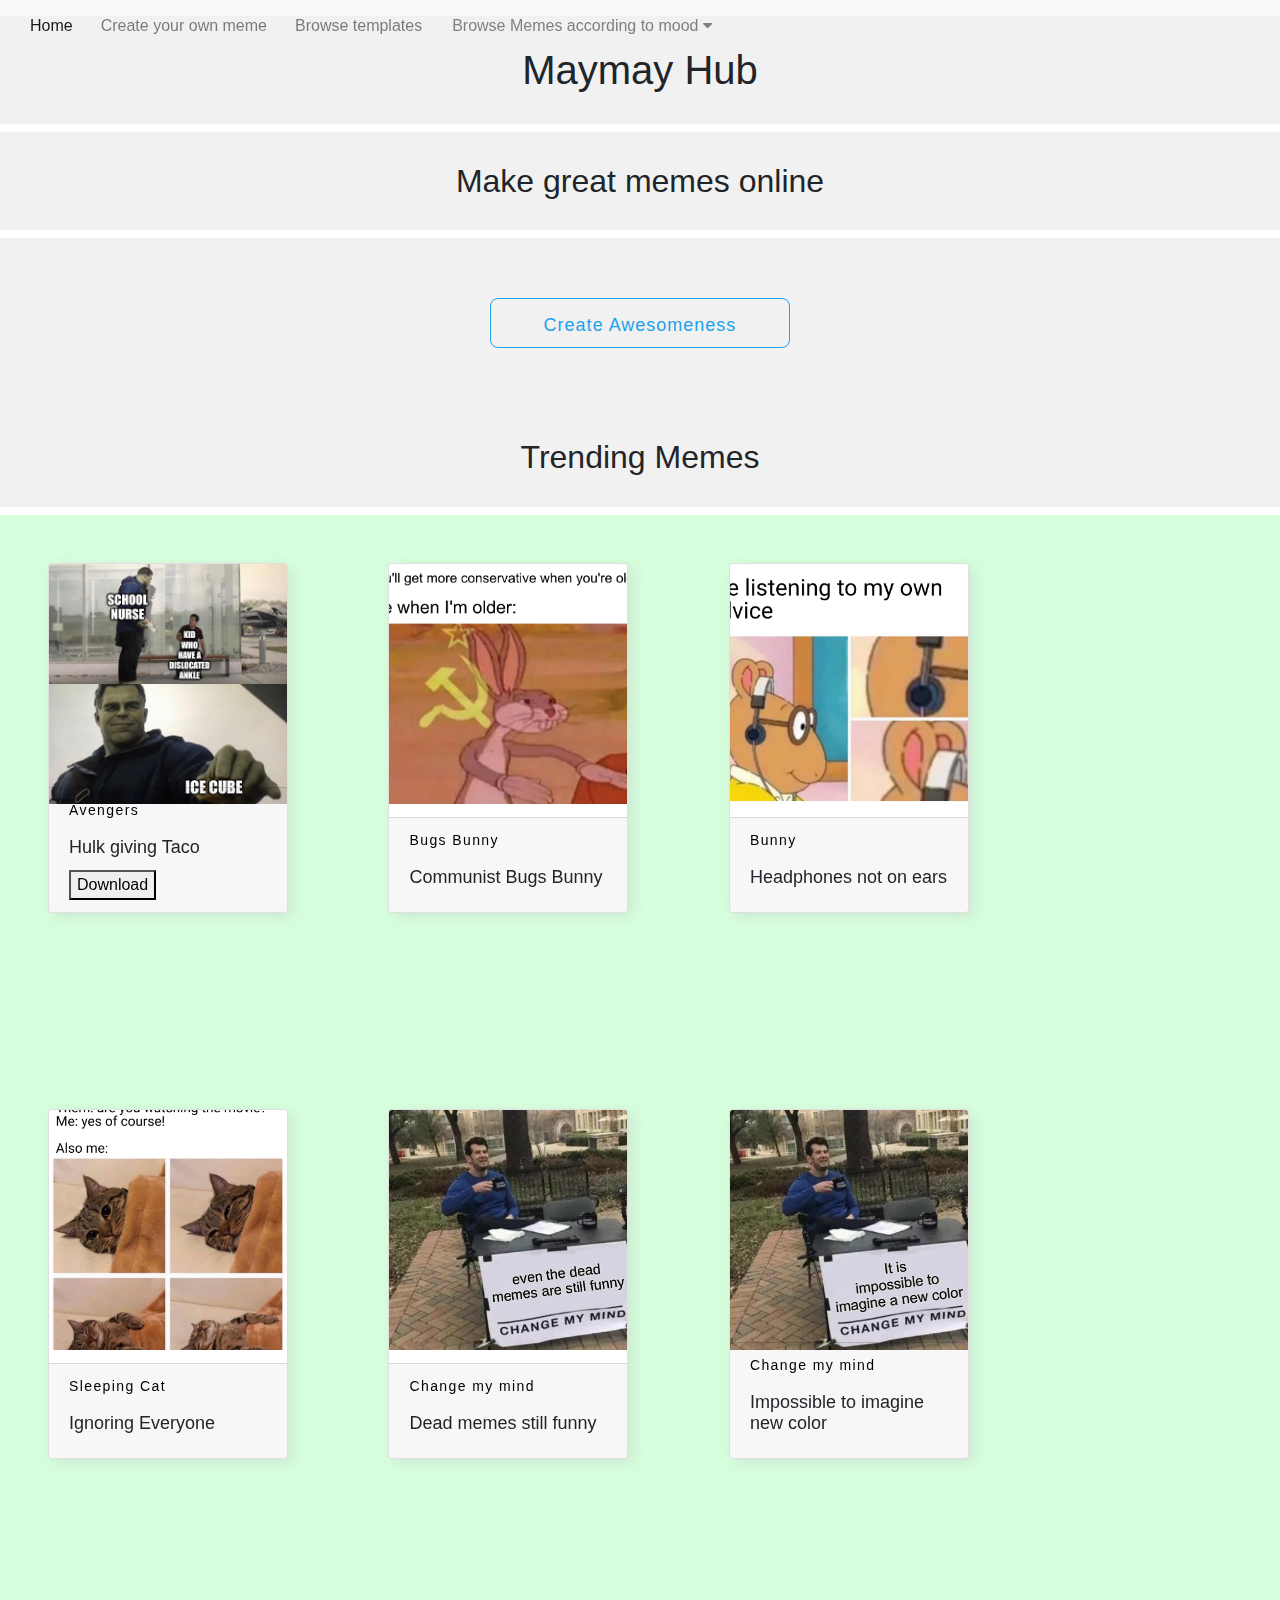
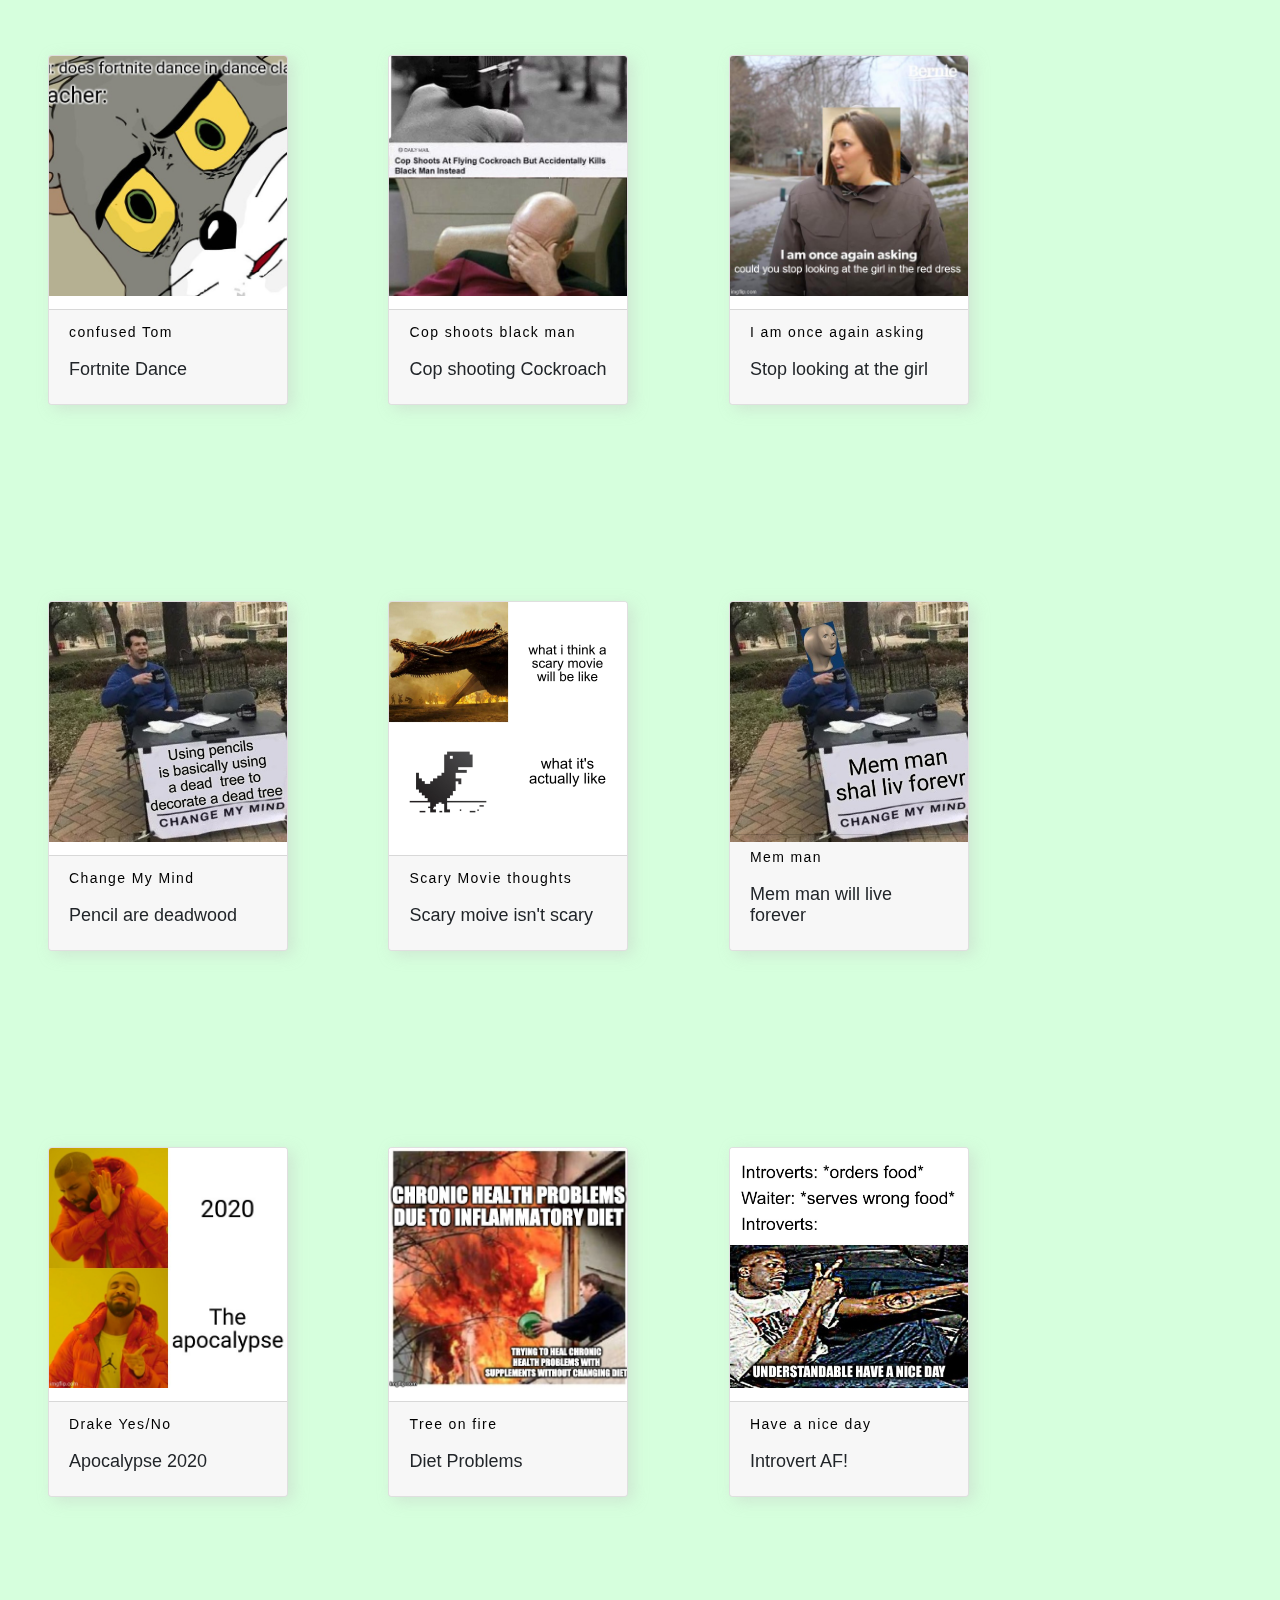
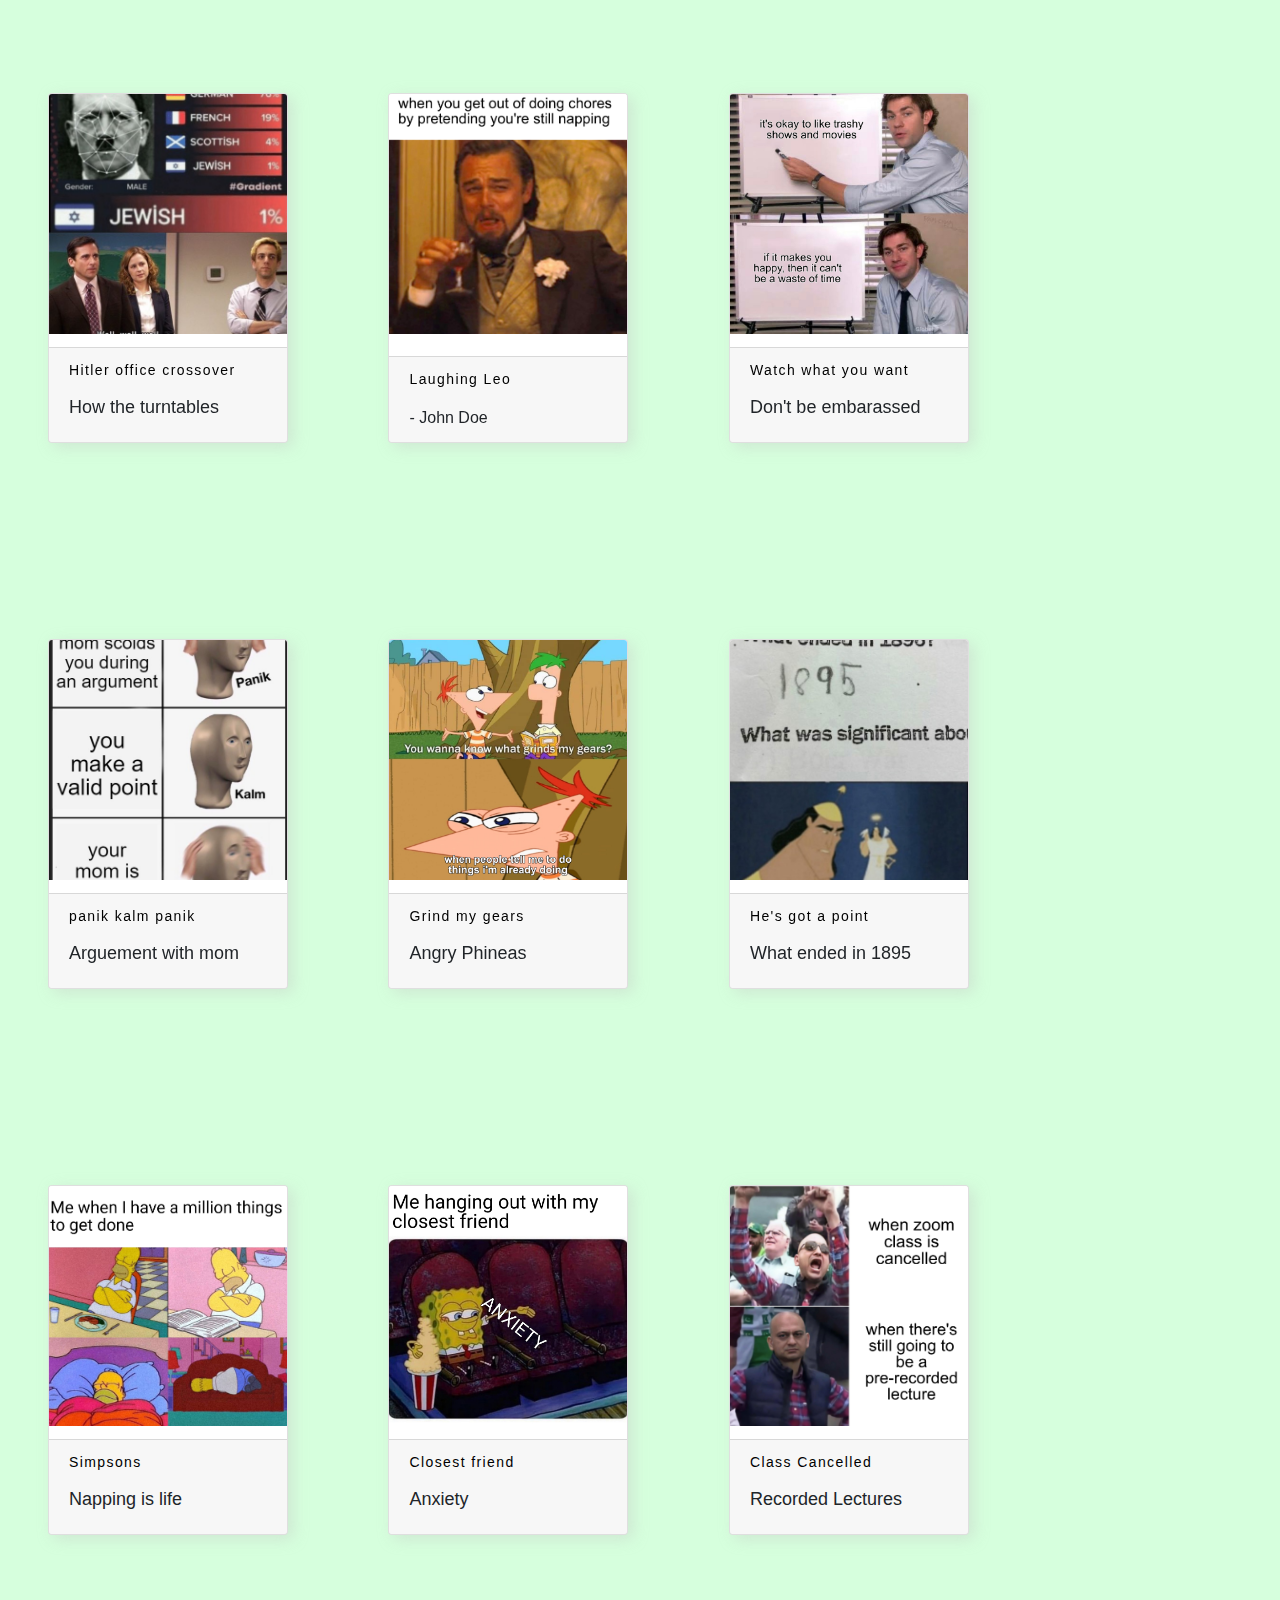
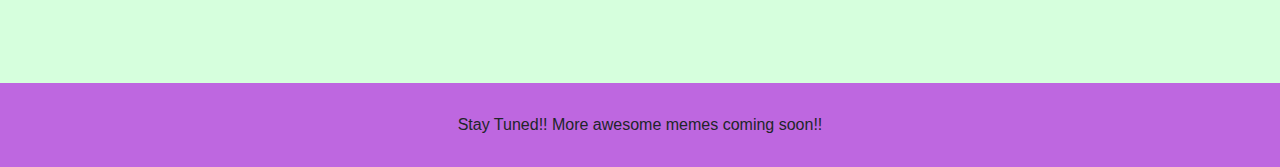
==== commit bad39784: "Add files via upload" ====
--- a/index.html
+++ b/index.html
@@ -32,8 +32,8 @@
     <div class="collapse navbar-collapse sticky" id="navbarNavAltMarkup">
       <div class="navbar-nav">
         <a class="nav-link active " href="#">Home <span class="sr-only">(current)</span></a>
-        <a class="nav-link " href="#">Create your own meme</a>
-        <a class="nav-link" href="#">Browse templates</a>
+        <a class="nav-link " href="editor.html">Create your own meme</a>
+        <a class="nav-link" href="templates.html">Browse templates</a>
         <div class="subnav">
           <button class="subnavbtn">Browse Memes according to mood <i class="fa fa-caret-down"></i></button>
           <div class="subnav-content">
--- a/index.css
+++ b/index.css
@@ -1,5 +1,7 @@
 /* Code to make the navbar stick to the top starts*/
-
+#navbar{
+  overflow: hidden;
+}
 #navbar a {
   float: left;
   display: block;
@@ -7,11 +9,6 @@
   padding: 14px;
   text-decoration: none;
 }
-
-.content {
-  padding: 16px;
-}
-
 .sticky {
   position: fixed;
   top: 0;
@@ -21,13 +18,12 @@
   padding-top: 60px;
 }
 /* Code to make the navbar stick to the top ends*/
-/* Code for the subnav */
+
   .subnav {
     float: left;
-    overflow: hidden;
-  }
-
-  /* Subnav button */
+    overflow:hidden;
+  }
+
   .subnav .subnavbtn {
     font-size: 16px;
     border: none;
@@ -67,32 +63,20 @@
   }
 
 /* Styling the body */
-.h1 {
-    display: block;
-    margin-block-start: 0.67em;
-    margin-block-end: 0.67em;
-    margin-inline-start: 0px;
-    margin-inline-end: 0px;
-    color: #32325d;
-    font-weight: 800;
-    margin-left:40vw;
-    margin-top: 5rem;
-    align-content: center;
-
-}
-.h2 {
-    display: grid;
-    color:#5D5D32 ;
-    font-weight: 800;
-    margin-left:35vw;
-}
+.header {
+    background-color: #f1f1f1;
+  padding: 30px;
+  text-align: center;
+
+}
+
 /* Animating the Create awesomeness button */
 .div-animate{
   margin: 0;
   padding:0;
   box-sizing: border-box;
   font-family: sans-serif;
-  margin-left: 70vh;
+
 
 }
 .button-animate{
@@ -216,7 +200,14 @@
     transition: all 0.3s;
     transform: scale(1.4);
 }
+.div-footer{
+  background-color: #BE67E0;
+  padding: 30px;
+  text-align: center;
+  font-weight: 200;
+}
 .card:hover .card-image {
     transition: 0.4s all cubic-bezier(0.28, 0.01, 0.3, 1.02) 0.2s;
     height: 100%;
     opacity: 0.3;
+/* Footer */
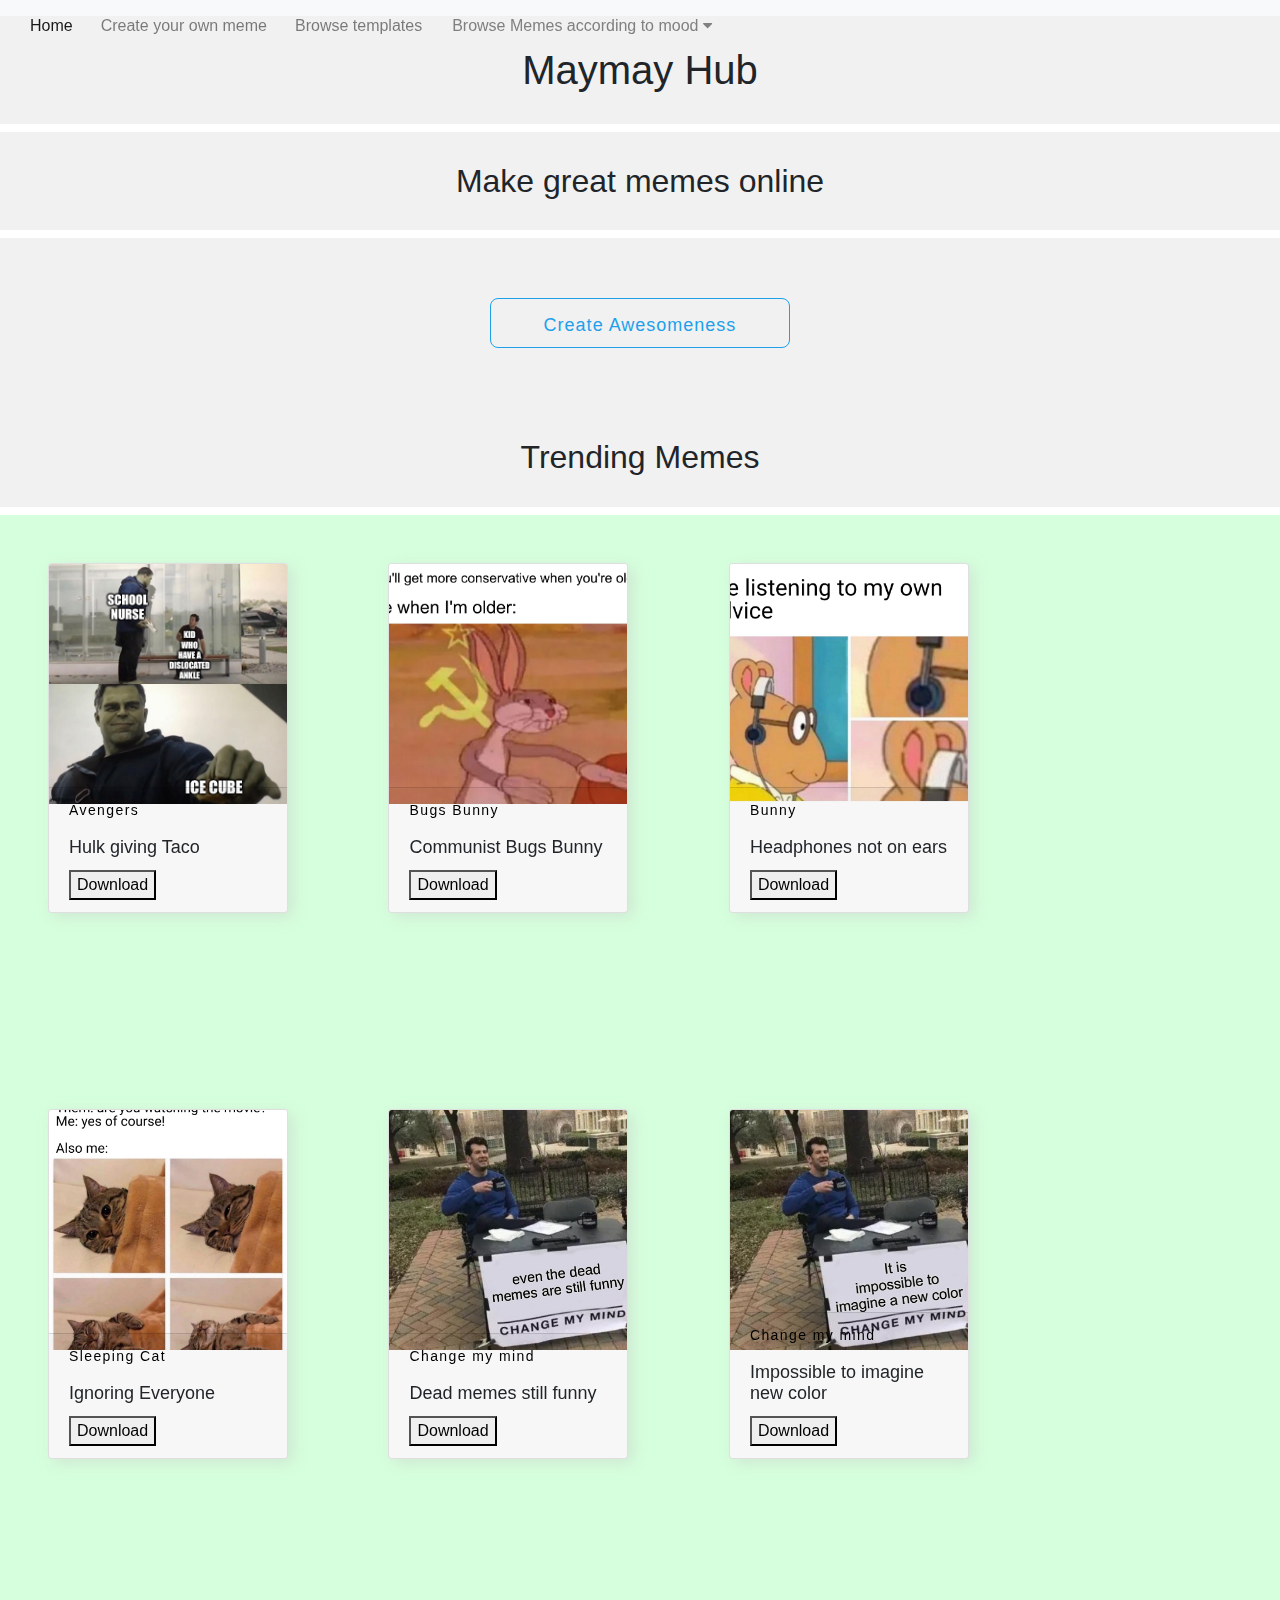
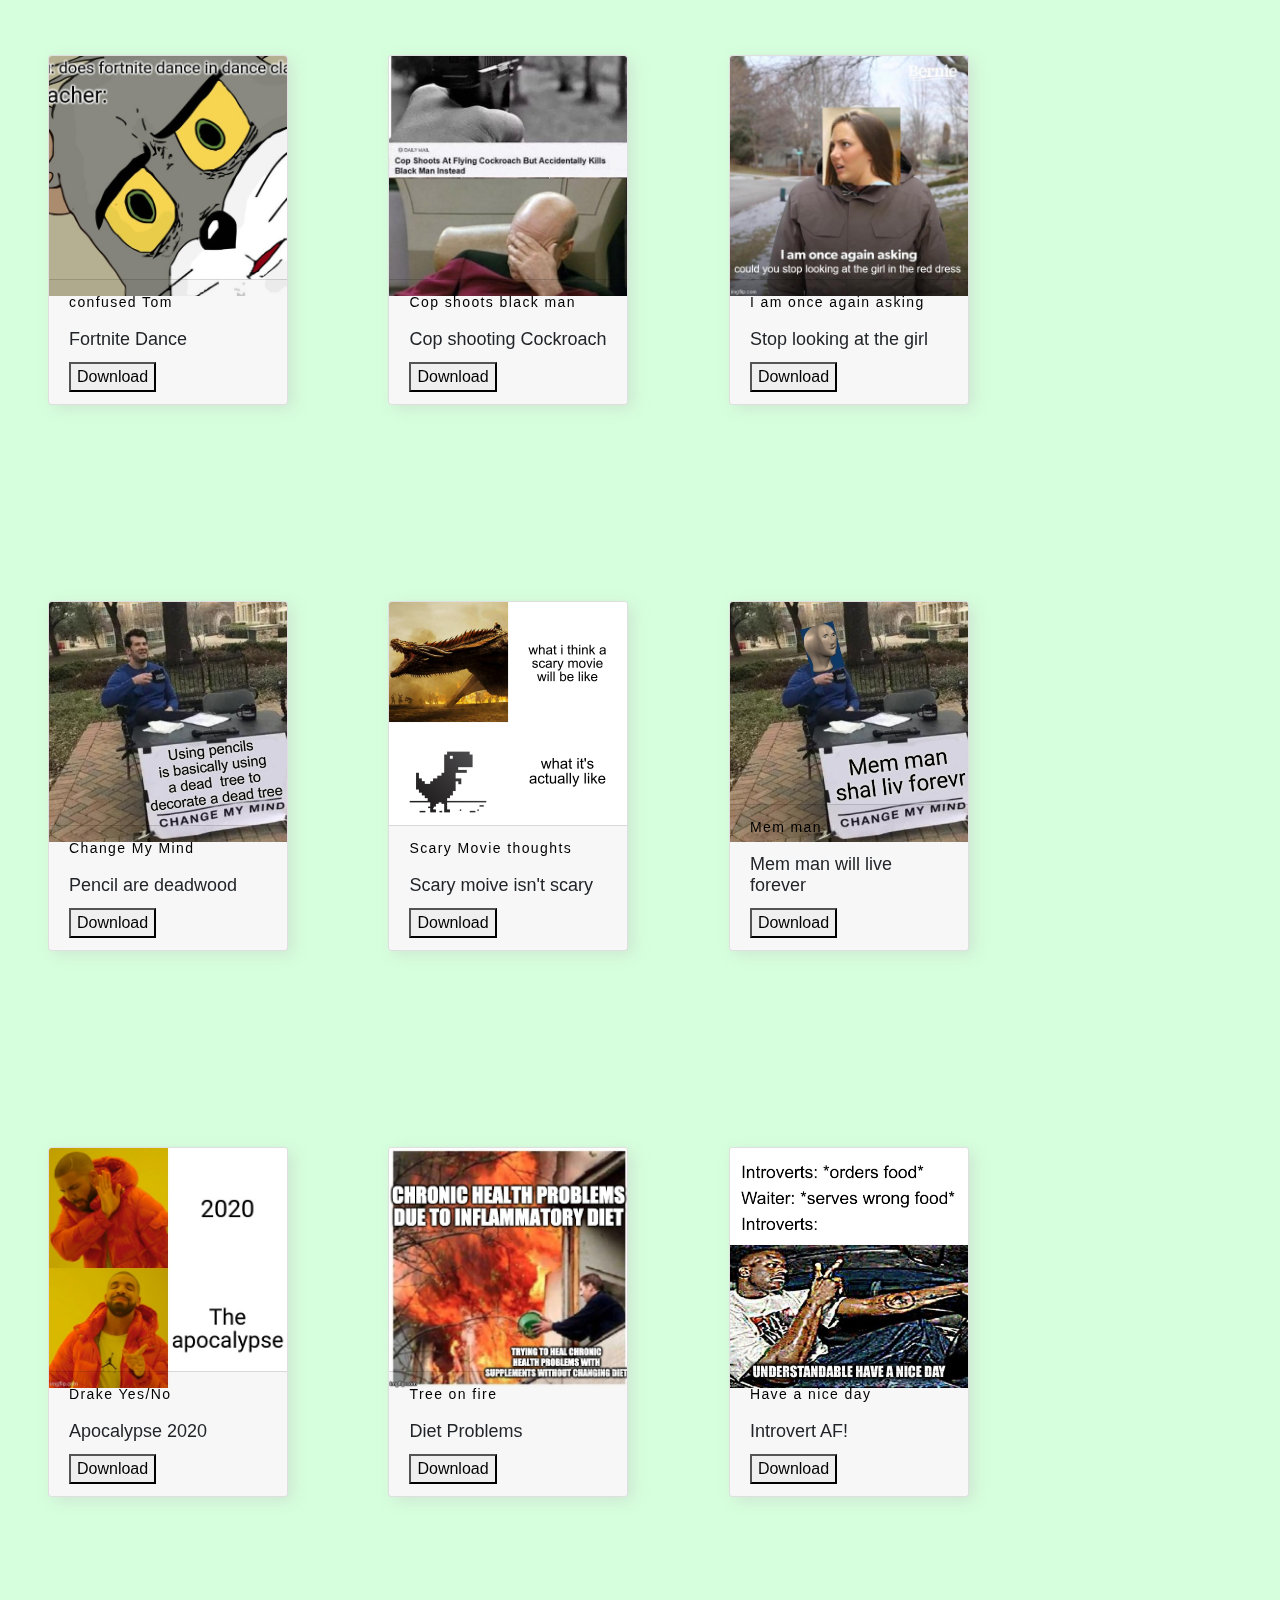
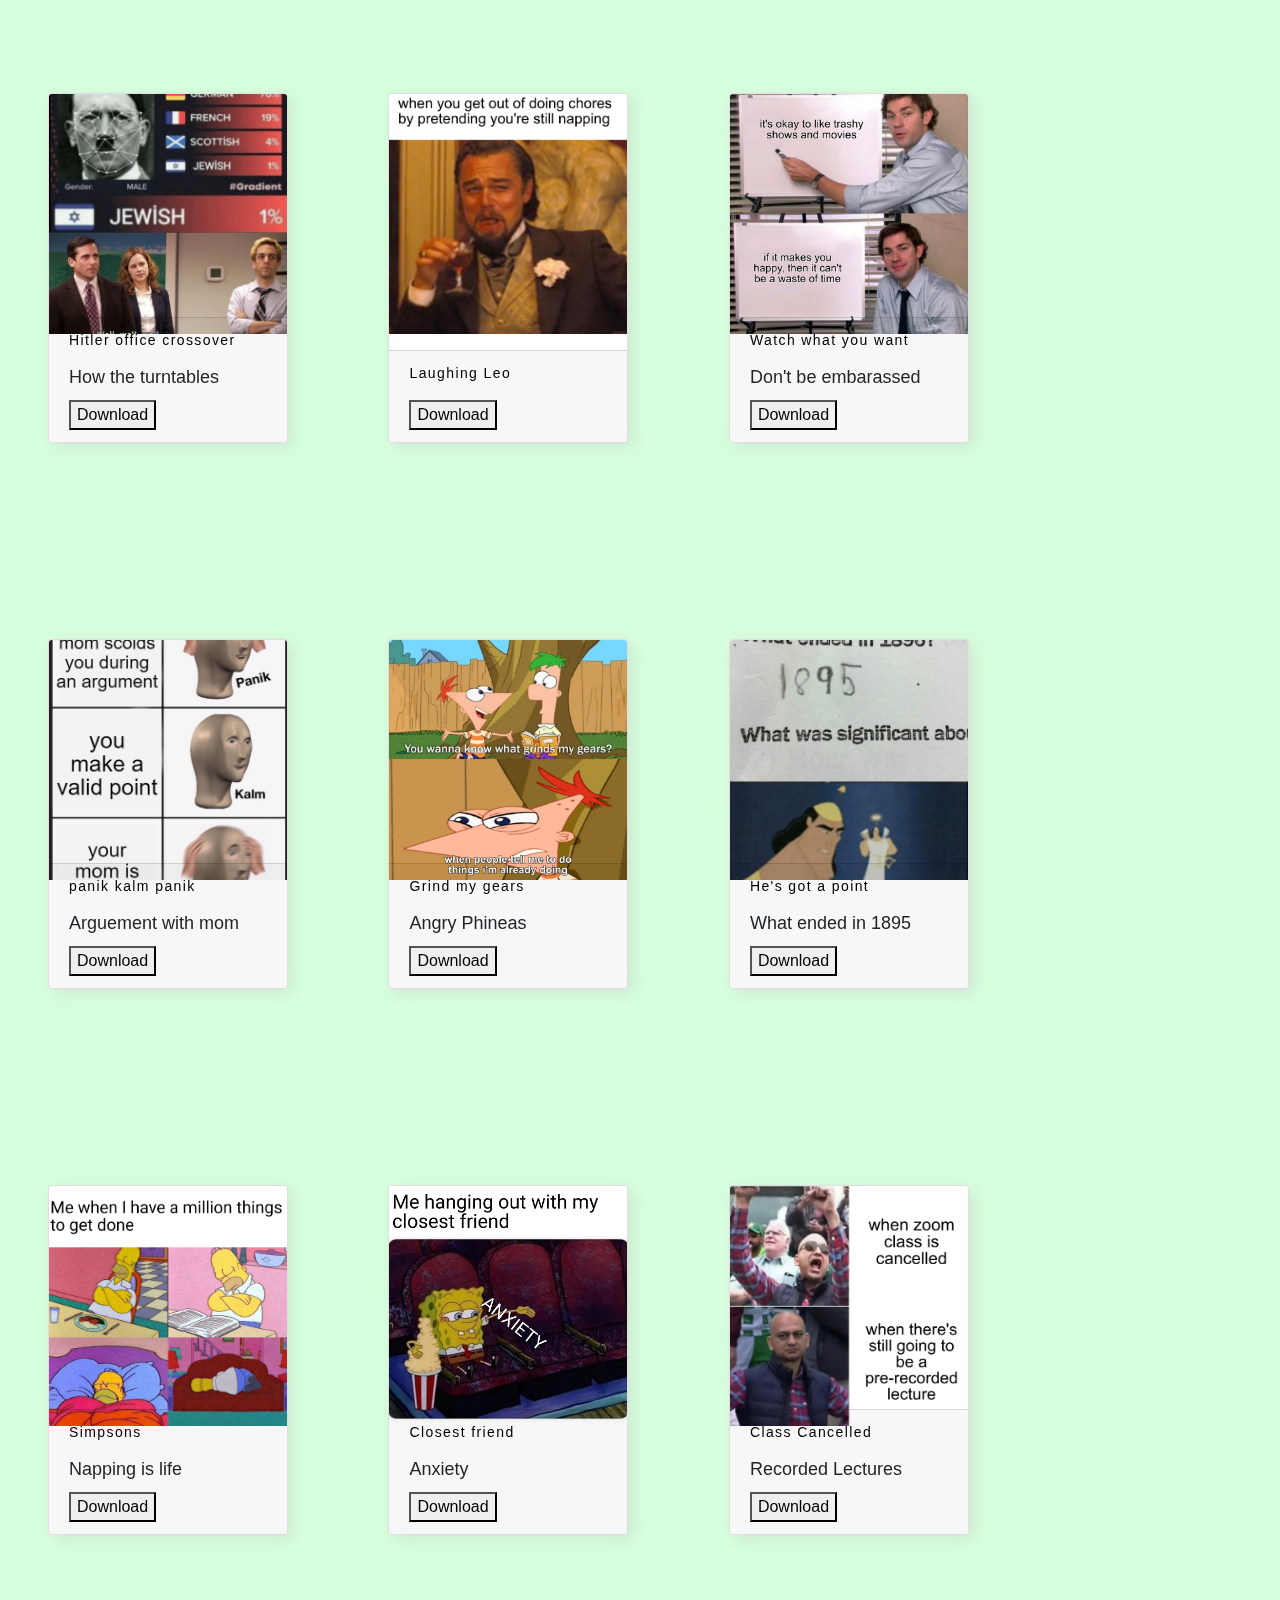
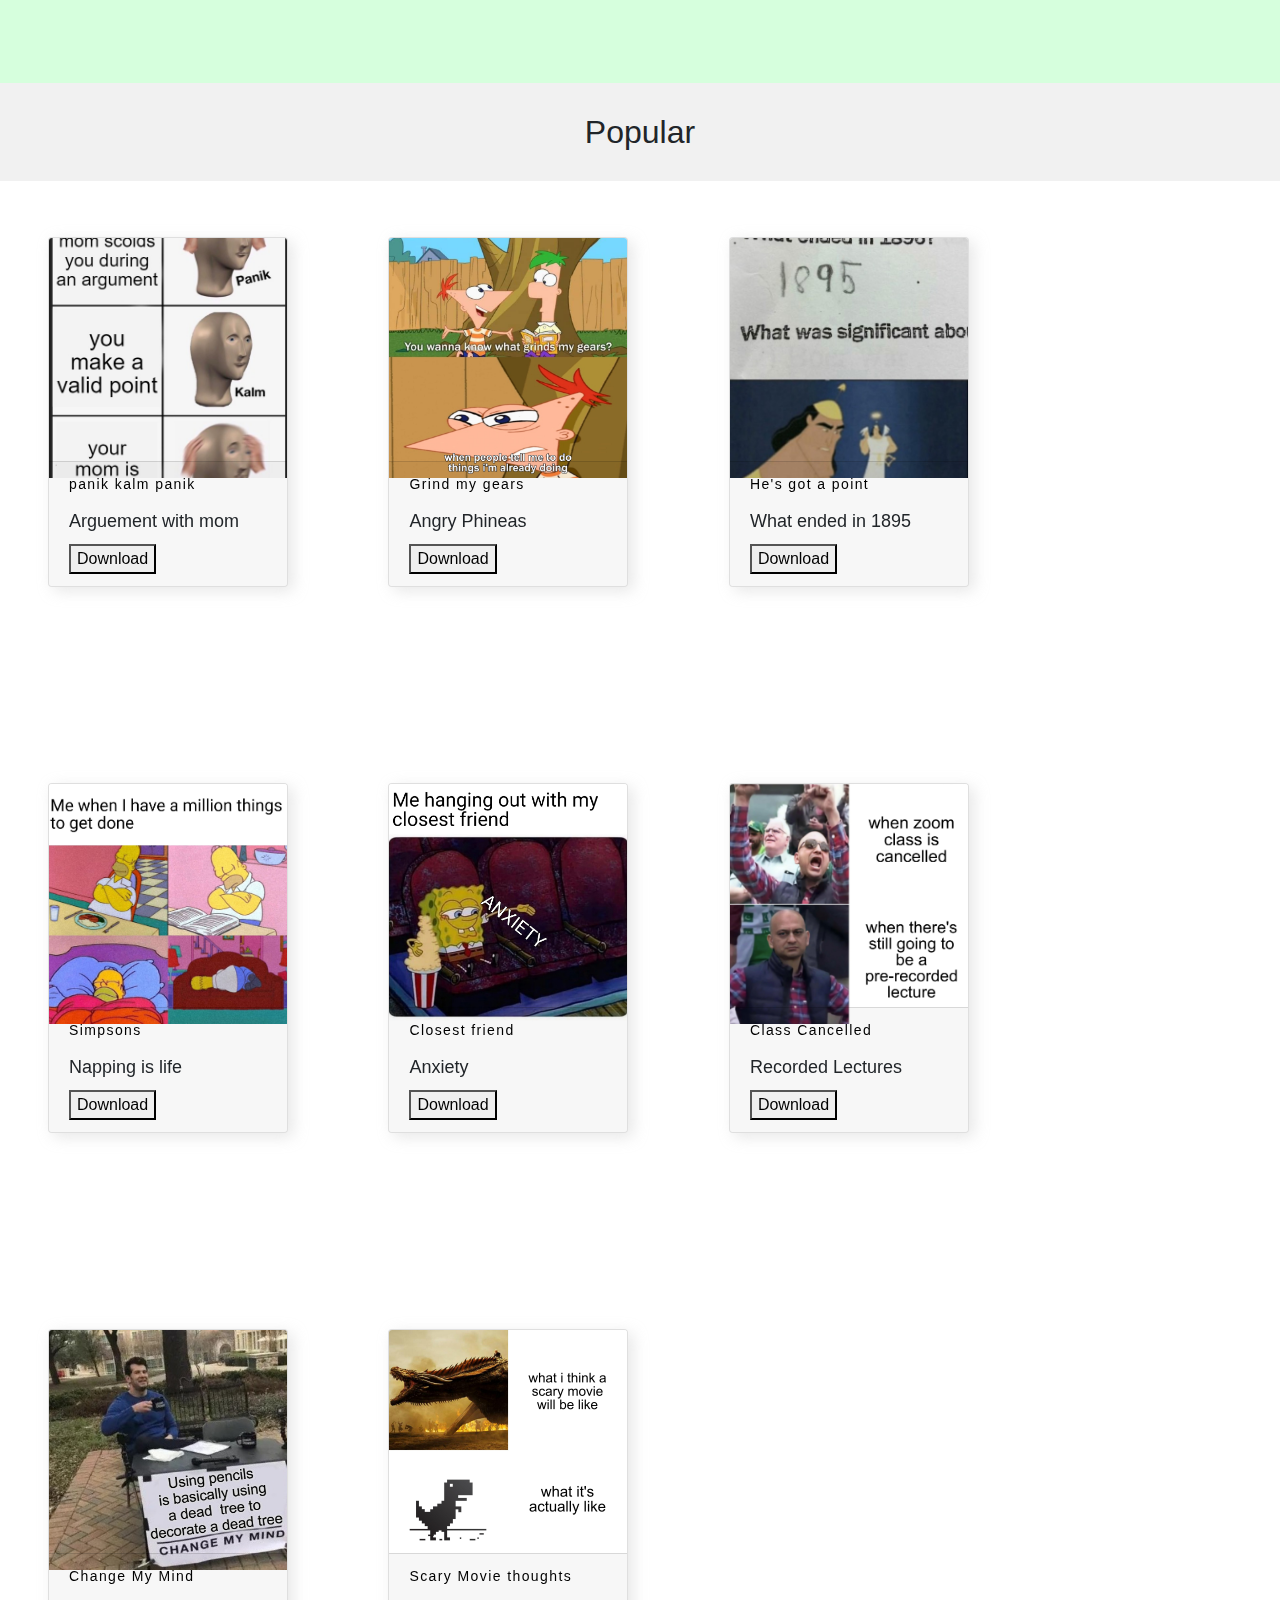
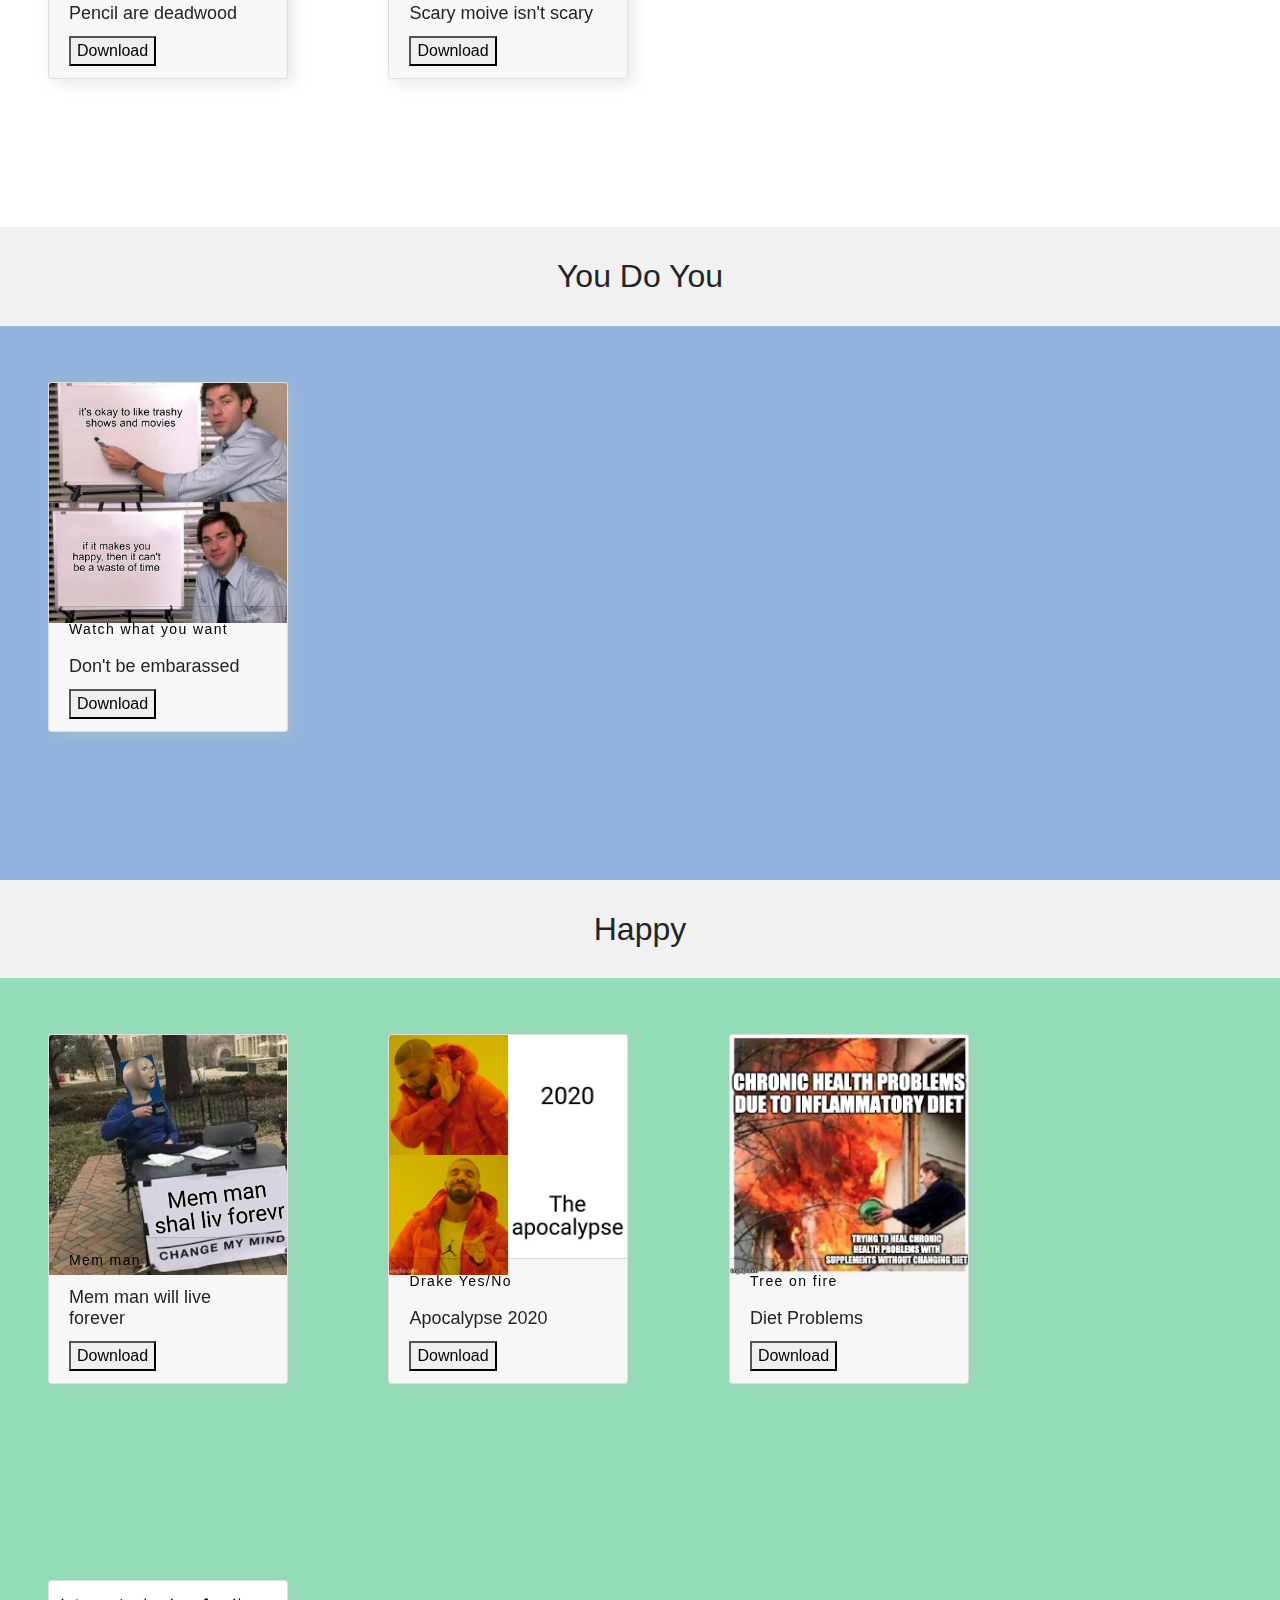
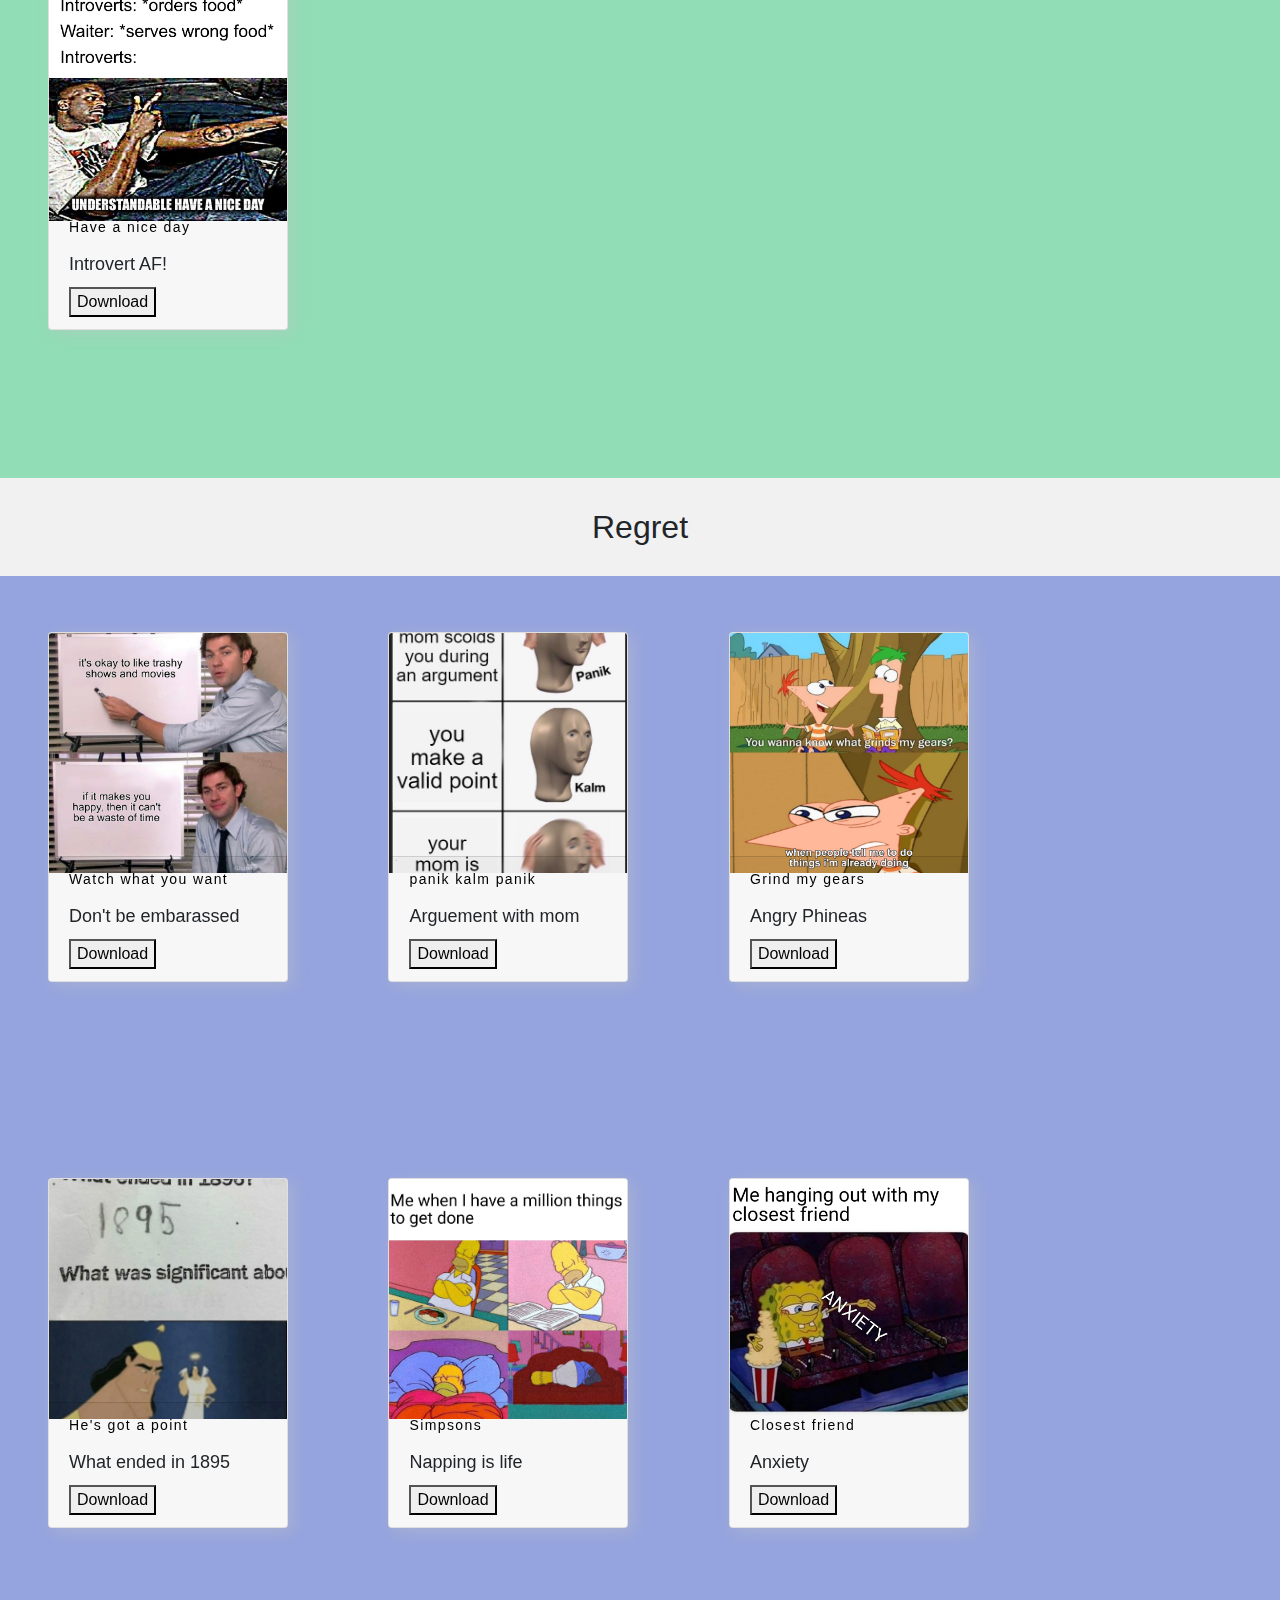
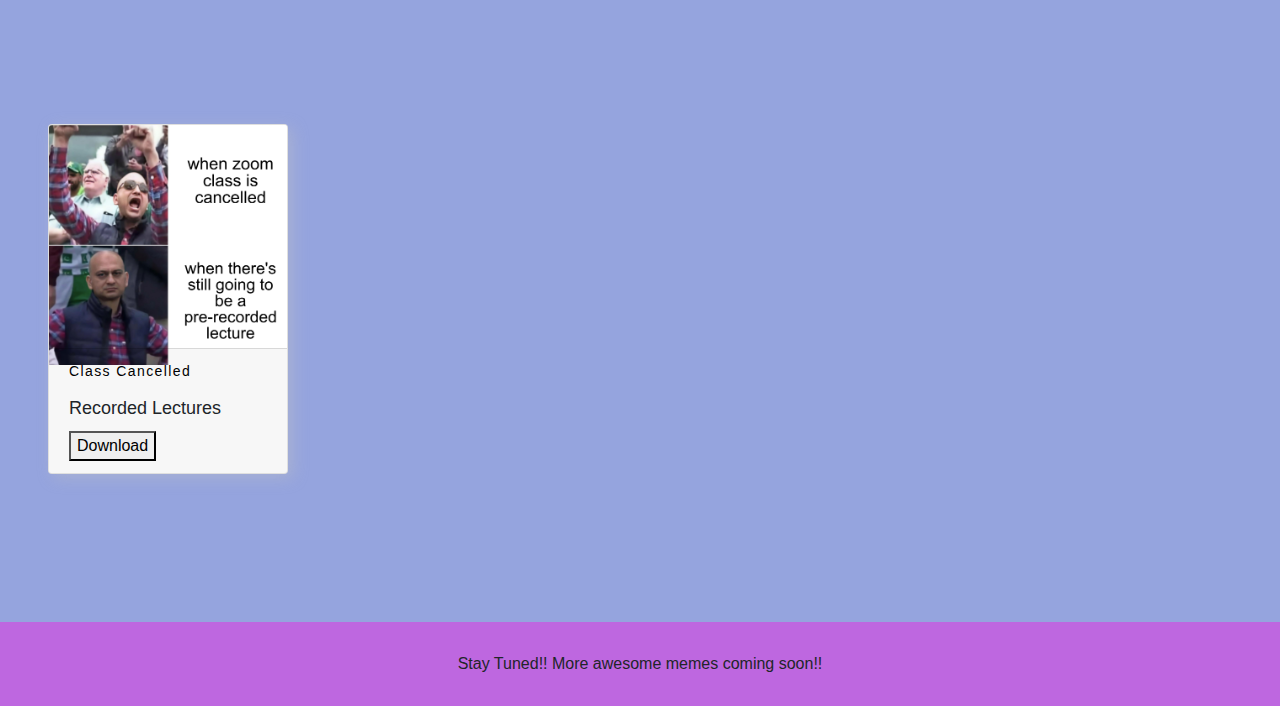
==== commit 3e228201: "Add files via upload" ====
--- a/index.html
+++ b/index.html
@@ -4,7 +4,8 @@
 <head>
   <meta charset="UTF-8">
   <meta name="viewport" content="width=device-width, initial-scale=1.0">
-  <title> Maymay Hub</title>
+  <title> Maymay Hub
+  </title>
   <link rel="icon" href="logo.png">
   <link rel="stylesheet" href="index.css">
   <!-- Load font awesome icons -->
@@ -23,7 +24,7 @@
 
 <body>
   <!-- Code for the navbar -->
-
+<div class="color">
   <nav class="navbar navbar-expand-lg navbar-light bg-light " id="navbar">
 
     <button class="navbar-toggler" type="button" data-toggle="collapse" data-target="#navbarNavAltMarkup" aria-controls="navbarNavAltMarkup" aria-expanded="false" aria-label="Toggle navigation">
@@ -42,15 +43,14 @@
             <a href="#youdoyou">You Do You</a>
             <a href="#happy">Happy</a>
             <a href="#regret">Regret</a>
-            <a href="#proud">Proud</a>
-            <a href="#love">Love</a>
+
           </div>
         </div>
   </div>
   </li>
   </div>
-  </div>
   </nav>
+  </div>
   <!-- Navbar Code ends  -->
   <!-- Body begins -->
   <h1 class="header">Maymay Hub</h1>
@@ -84,6 +84,9 @@
           <div class="card-footer">
             <p class="card-text">Bugs Bunny</p>
             <h3 class="card-title">Communist Bugs Bunny</h3>
+            <a href="bugs bunny.jpeg" Download>
+            <button type="button" name="button">Download</button>
+          </a>
           </div>
         </div>
       </div>
@@ -95,6 +98,9 @@
           <div class="card-footer">
             <p class="card-text">Bunny</p>
             <h3 class="card-title">Headphones not on ears</h3>
+            <a href="bunny.jpg" Download>
+            <button type="button" name="button">Download</button>
+          </a>
           </div>
         </div>
       </div>
@@ -106,6 +112,9 @@
           <div class="card-footer">
             <p class="card-text">Sleeping Cat</p>
             <h3 class="card-title">Ignoring Everyone</h3>
+            <a href="cat sleeping.jpg" Download>
+            <button type="button" name="button">Download</button>
+          </a>
           </div>
         </div>
       </div>
@@ -117,6 +126,9 @@
           <div class="card-footer">
             <p class="card-text">Change my mind</p>
             <h3 class="card-title">Dead memes still funny</h3>
+            <a href="change my mind 2.jpg" Download>
+            <button type="button" name="button">Download</button>
+          </a>
           </div>
         </div>
       </div>
@@ -128,6 +140,9 @@
           <div class="card-footer">
             <p class="card-text">Change my mind</p>
             <h3 class="card-title">Impossible to imagine new color</h3>
+            <a href="change my mind.jpg" Download>
+            <button type="button" name="button">Download</button>
+          </a>
           </div>
         </div>
       </div>
@@ -139,6 +154,9 @@
           <div class="card-footer">
             <p class="card-text">confused Tom</p>
             <h3 class="card-title">Fortnite Dance</h3>
+            <a href="confused tom 1.jpg" Download>
+            <button type="button" name="button">Download</button>
+          </a>
           </div>
         </div>
       </div>
@@ -150,6 +168,9 @@
           <div class="card-footer">
             <p class="card-text">Cop shoots black man</p>
             <h3 class="card-title">Cop shooting Cockroach</h3>
+            <a href="cop shoots.jpg" Download>
+            <button type="button" name="button">Download</button>
+          </a>
           </div>
         </div>
       </div>
@@ -161,6 +182,9 @@
           <div class="card-footer">
             <p class="card-text">I am once again asking</p>
             <h3 class="card-title">Stop looking at the girl</h3>
+            <a href="crossover.jpg" Download>
+            <button type="button" name="button">Download</button>
+          </a>
           </div>
         </div>
       </div>
@@ -172,6 +196,9 @@
           <div class="card-footer">
             <p class="card-text">Change My Mind</p>
             <h3 class="card-title">Pencil are deadwood</h3>
+            <a href="deadwood.jpg" Download>
+            <button type="button" name="button">Download</button>
+          </a>
           </div>
         </div>
       </div>
@@ -183,6 +210,9 @@
           <div class="card-footer">
             <p class="card-text">Scary Movie thoughts</p>
             <h3 class="card-title">Scary moive isn't scary</h3>
+            <a href="dinosaur.jpeg" Download>
+            <button type="button" name="button">Download</button>
+          </a>
           </div>
         </div>
       </div>
@@ -194,6 +224,9 @@
           <div class="card-footer">
             <p class="card-text">Mem man</p>
             <h3 class="card-title">Mem man will live forever</h3>
+            <a href="mem man.jpg" Download>
+            <button type="button" name="button">Download</button>
+          </a>
           </div>
         </div>
       </div>
@@ -205,6 +238,9 @@
           <div class="card-footer">
             <p class="card-text">Drake Yes/No</p>
             <h3 class="card-title">Apocalypse 2020</h3>
+            <a href="drake2020.jpg" Download>
+            <button type="button" name="button">Download</button>
+          </a>
           </div>
         </div>
       </div>
@@ -216,6 +252,9 @@
           <div class="card-footer">
             <p class="card-text">Tree on fire</p>
             <h3 class="card-title">Diet Problems</h3>
+            <a href="fire.jpg" Download>
+            <button type="button" name="button">Download</button>
+          </a>
           </div>
         </div>
       </div>
@@ -227,6 +266,9 @@
           <div class="card-footer">
             <p class="card-text">Have a nice day</p>
             <h3 class="card-title">Introvert AF!</h3>
+            <a href="have a nice day.jpg" Download>
+            <button type="button" name="button">Download</button>
+          </a>
           </div>
         </div>
       </div>
@@ -238,6 +280,9 @@
           <div class="card-footer">
             <p class="card-text">Hitler office crossover</p>
             <h3 class="card-title">How the turntables</h3>
+            <a href="hitler office.jpg" Download>
+            <button type="button" name="button">Download</button>
+          </a>
           </div>
         </div>
       </div>
@@ -249,7 +294,9 @@
           <div class="card-footer">
             <p class="card-text">Laughing Leo</p>
             <h3 class="card-title"></h3>
-            <span class="card-author">- John Doe</span>
+            <a href="laughing leo.jpg" Download>
+            <button type="button" name="button">Download</button>
+          </a>
           </div>
         </div>
       </div>
@@ -261,6 +308,9 @@
           <div class="card-footer">
             <p class="card-text">Watch what you want</p>
             <h3 class="card-title">Don't be embarassed</h3>
+            <a href="office jim.jpeg" Download>
+            <button type="button" name="button">Download</button>
+          </a>
           </div>
         </div>
       </div>
@@ -272,6 +322,9 @@
           <div class="card-footer">
             <p class="card-text">panik kalm panik</p>
             <h3 class="card-title">Arguement with mom</h3>
+            <a href="panik kalm panik.jpg" Download>
+            <button type="button" name="button">Download</button>
+          </a>
           </div>
         </div>
       </div>
@@ -283,6 +336,9 @@
           <div class="card-footer">
             <p class="card-text">Grind my gears</p>
             <h3 class="card-title">Angry Phineas</h3>
+            <a href="phineasferb.jpeg" Download>
+            <button type="button" name="button">Download</button>
+          </a>
           </div>
         </div>
       </div>
@@ -294,6 +350,9 @@
           <div class="card-footer">
             <p class="card-text">He's got a point</p>
             <h3 class="card-title">What ended in 1895</h3>
+            <a href="point.jpg" Download>
+            <button type="button" name="button">Download</button>
+          </a>
           </div>
         </div>
       </div>
@@ -305,6 +364,9 @@
           <div class="card-footer">
             <p class="card-text">Simpsons</p>
             <h3 class="card-title">Napping is life</h3>
+            <a href="simpsons.jpg" Download>
+            <button type="button" name="button">Download</button>
+          </a>
           </div>
         </div>
       </div>
@@ -316,6 +378,9 @@
           <div class="card-footer">
             <p class="card-text">Closest friend</p>
             <h3 class="card-title">Anxiety</h3>
+            <a href="sponegebob theatre.jpg" Download>
+            <button type="button" name="button">Download</button>
+          </a>
           </div>
         </div>
       </div>
@@ -327,11 +392,311 @@
           <div class="card-footer">
             <p class="card-text">Class Cancelled</p>
             <h3 class="card-title">Recorded Lectures</h3>
-          </div>
-        </div>
-      </div>
-    </div>
-  </div>
+            <a href="taklu man.jpeg" Download>
+            <button type="button" name="button">Download</button>
+          </a>
+          </div>
+        </div>
+      </div>
+    </div>
+  </div>
+  <!-- Popular memes -->
+  <div class="div-card-bg1">
+    <h2 class="header" id="popular">Popular</h2>
+    <div class="div-card">
+      <div class="card-row">
+        <div class="card">
+          <img class="card-image" src="panik kalm panik.jpg" alt="panik kalm panik">
+          <div class="card-footer">
+            <p class="card-text">panik kalm panik</p>
+            <h3 class="card-title">Arguement with mom</h3>
+            <a href="panik kalm panik.jpg" Download>
+            <button type="button" name="button">Download</button>
+          </a>
+          </div>
+        </div>
+      </div>
+    </div>
+    <div class="div-card">
+      <div class="card-row">
+        <div class="card">
+          <img class="card-image" src="phineasferb.jpeg" alt="Angry Phineas">
+          <div class="card-footer">
+            <p class="card-text">Grind my gears</p>
+            <h3 class="card-title">Angry Phineas</h3>
+            <a href="phineasferb.jpeg" Download>
+            <button type="button" name="button">Download</button>
+          </a>
+          </div>
+        </div>
+      </div>
+    </div>
+    <div class="div-card">
+      <div class="card-row">
+        <div class="card">
+          <img class="card-image" src="point.jpg" alt="point">
+          <div class="card-footer">
+            <p class="card-text">He's got a point</p>
+            <h3 class="card-title">What ended in 1895</h3>
+            <a href="point.jpg" Download>
+            <button type="button" name="button">Download</button>
+          </a>
+          </div>
+        </div>
+      </div>
+    </div>
+    <div class="div-card">
+      <div class="card-row">
+        <div class="card">
+          <img class="card-image" src="simpsons.jpg" alt="simpsons">
+          <div class="card-footer">
+            <p class="card-text">Simpsons</p>
+            <h3 class="card-title">Napping is life</h3>
+            <a href="simpsons.jpg" Download>
+            <button type="button" name="button">Download</button>
+          </a>
+          </div>
+        </div>
+      </div>
+    </div>
+    <div class="div-card">
+      <div class="card-row">
+        <div class="card">
+          <img class="card-image" src="spongebob theatre.jpg" alt="spongebob theatre">
+          <div class="card-footer">
+            <p class="card-text">Closest friend</p>
+            <h3 class="card-title">Anxiety</h3>
+            <a href="sponegebob theatre.jpg" Download>
+            <button type="button" name="button">Download</button>
+          </a>
+          </div>
+        </div>
+      </div>
+    </div>
+    <div class="div-card">
+      <div class="card-row">
+        <div class="card">
+          <img class="card-image" src="taklu man.jpeg" alt="taklu man">
+          <div class="card-footer">
+            <p class="card-text">Class Cancelled</p>
+            <h3 class="card-title">Recorded Lectures</h3>
+            <a href="taklu man.jpeg" Download>
+            <button type="button" name="button">Download</button>
+          </a>
+          </div>
+        </div>
+      </div>
+    </div>
+    <div class="div-card">
+      <div class="card-row">
+        <div class="card">
+          <img class="card-image" src="deadwood.jpg" alt="deadwood">
+          <div class="card-footer">
+            <p class="card-text">Change My Mind</p>
+            <h3 class="card-title">Pencil are deadwood</h3>
+            <a href="deadwood.jpg" Download>
+            <button type="button" name="button">Download</button>
+          </a>
+          </div>
+        </div>
+      </div>
+    </div>
+    <div class="div-card">
+      <div class="card-row">
+        <div class="card">
+          <img class="card-image" src="dinosaur.jpeg" alt="dinosaur meme">
+          <div class="card-footer">
+            <p class="card-text">Scary Movie thoughts</p>
+            <h3 class="card-title">Scary moive isn't scary</h3>
+            <a href="dinosaur.jpeg" Download>
+            <button type="button" name="button">Download</button>
+          </a>
+          </div>
+        </div>
+      </div>
+    </div>
+  </div>
+<!-- you do you -->
+<div class="div-card-bg2">
+<h2 class="header" id="youdoyou">You Do You</h2>
+<div class="div-card">
+  <div class="card-row">
+    <div class="card">
+      <img class="card-image" src="office jim.jpeg">
+      <div class="card-footer">
+        <p class="card-text">Watch what you want</p>
+        <h3 class="card-title">Don't be embarassed</h3>
+        <a href="office jim.jpeg" Download>
+        <button type="button" name="button">Download</button>
+      </a>
+      </div>
+    </div>
+  </div>
+</div>
+</div>
+<!-- happy -->
+<div class="div-card-bg3">
+<h2 class="header" id="happy">Happy</h2>
+<div class="div-card">
+  <div class="card-row">
+    <div class="card">
+      <img class="card-image" src="mem man.jpg">
+      <div class="card-footer">
+        <p class="card-text">Mem man</p>
+        <h3 class="card-title">Mem man will live forever</h3>
+        <a href="mem man.jpg" Download>
+        <button type="button" name="button">Download</button>
+      </a>
+      </div>
+    </div>
+  </div>
+</div>
+<div class="div-card">
+  <div class="card-row">
+    <div class="card">
+      <img class="card-image" src="drake2020.jpg" alt="Drake Yes/No">
+      <div class="card-footer">
+        <p class="card-text">Drake Yes/No</p>
+        <h3 class="card-title">Apocalypse 2020</h3>
+        <a href="drake2020.jpg" Download>
+        <button type="button" name="button">Download</button>
+      </a>
+      </div>
+    </div>
+  </div>
+</div>
+<div class="div-card">
+  <div class="card-row">
+    <div class="card">
+      <img class="card-image" src="fire.jpg" alt="fire">
+      <div class="card-footer">
+        <p class="card-text">Tree on fire</p>
+        <h3 class="card-title">Diet Problems</h3>
+        <a href="fire.jpg" Download>
+        <button type="button" name="button">Download</button>
+      </a>
+      </div>
+    </div>
+  </div>
+</div>
+<div class="div-card">
+  <div class="card-row">
+    <div class="card">
+      <img class="card-image" src="have a nice day.jpg" alt="have a nice day">
+      <div class="card-footer">
+        <p class="card-text">Have a nice day</p>
+        <h3 class="card-title">Introvert AF!</h3>
+        <a href="have a nice day.jpg" Download>
+        <button type="button" name="button">Download</button>
+      </a>
+      </div>
+    </div>
+  </div>
+</div>
+</div>
+<!-- Regret -->
+<div class="div-card-bg4">
+<h2 class="header" id="regret">Regret</h2>
+<div class="div-card">
+  <div class="card-row">
+    <div class="card">
+      <img class="card-image" src="office jim.jpeg">
+      <div class="card-footer">
+        <p class="card-text">Watch what you want</p>
+        <h3 class="card-title">Don't be embarassed</h3>
+        <a href="office jim.jpeg" Download>
+        <button type="button" name="button">Download</button>
+      </a>
+      </div>
+    </div>
+  </div>
+</div>
+<div class="div-card">
+  <div class="card-row">
+    <div class="card">
+      <img class="card-image" src="panik kalm panik.jpg" alt="panik kalm panik">
+      <div class="card-footer">
+        <p class="card-text">panik kalm panik</p>
+        <h3 class="card-title">Arguement with mom</h3>
+        <a href="panik kalm panik.jpg" Download>
+        <button type="button" name="button">Download</button>
+      </a>
+      </div>
+    </div>
+  </div>
+</div>
+<div class="div-card">
+  <div class="card-row">
+    <div class="card">
+      <img class="card-image" src="phineasferb.jpeg" alt="Angry Phineas">
+      <div class="card-footer">
+        <p class="card-text">Grind my gears</p>
+        <h3 class="card-title">Angry Phineas</h3>
+        <a href="phineasferb.jpeg" Download>
+        <button type="button" name="button">Download</button>
+      </a>
+      </div>
+    </div>
+  </div>
+</div>
+<div class="div-card">
+  <div class="card-row">
+    <div class="card">
+      <img class="card-image" src="point.jpg" alt="point">
+      <div class="card-footer">
+        <p class="card-text">He's got a point</p>
+        <h3 class="card-title">What ended in 1895</h3>
+        <a href="point.jpg" Download>
+        <button type="button" name="button">Download</button>
+      </a>
+      </div>
+    </div>
+  </div>
+</div>
+<div class="div-card">
+  <div class="card-row">
+    <div class="card">
+      <img class="card-image" src="simpsons.jpg" alt="simpsons">
+      <div class="card-footer">
+        <p class="card-text">Simpsons</p>
+        <h3 class="card-title">Napping is life</h3>
+        <a href="simpsons.jpg" Download>
+        <button type="button" name="button">Download</button>
+      </a>
+      </div>
+    </div>
+  </div>
+</div>
+<div class="div-card">
+  <div class="card-row">
+    <div class="card">
+      <img class="card-image" src="spongebob theatre.jpg" alt="spongebob theatre">
+      <div class="card-footer">
+        <p class="card-text">Closest friend</p>
+        <h3 class="card-title">Anxiety</h3>
+        <a href="sponegebob theatre.jpg" Download>
+        <button type="button" name="button">Download</button>
+      </a>
+      </div>
+    </div>
+  </div>
+</div>
+<div class="div-card">
+  <div class="card-row">
+    <div class="card">
+      <img class="card-image" src="taklu man.jpeg" alt="taklu man">
+      <div class="card-footer">
+        <p class="card-text">Class Cancelled</p>
+        <h3 class="card-title">Recorded Lectures</h3>
+        <a href="taklu man.jpeg" Download>
+        <button type="button" name="button">Download</button>
+      </a>
+      </div>
+    </div>
+  </div>
+</div>
+</div>
+</div>
 <div class="div-footer">
   Stay Tuned!! More awesome memes coming soon!!
 </div>
--- a/index.css
+++ b/index.css
@@ -8,6 +8,10 @@
   text-align: center;
   padding: 14px;
   text-decoration: none;
+}
+.color{
+  height: auto;
+  width: auto;
 }
 .sticky {
   position: fixed;
@@ -131,6 +135,15 @@
 .div-card-bg{
   background: #d6ffdd;
 }
+.div-card-b1{
+  background:#FFD6F8;
+}.div-card-bg2{
+  background: #91B3DD;
+}.div-card-bg3{
+  background: #91DDB6;
+}.div-card-bg4{
+  background: #95A4DE;
+}
 .div-card {
     margin: 3rem;
     border: 0;
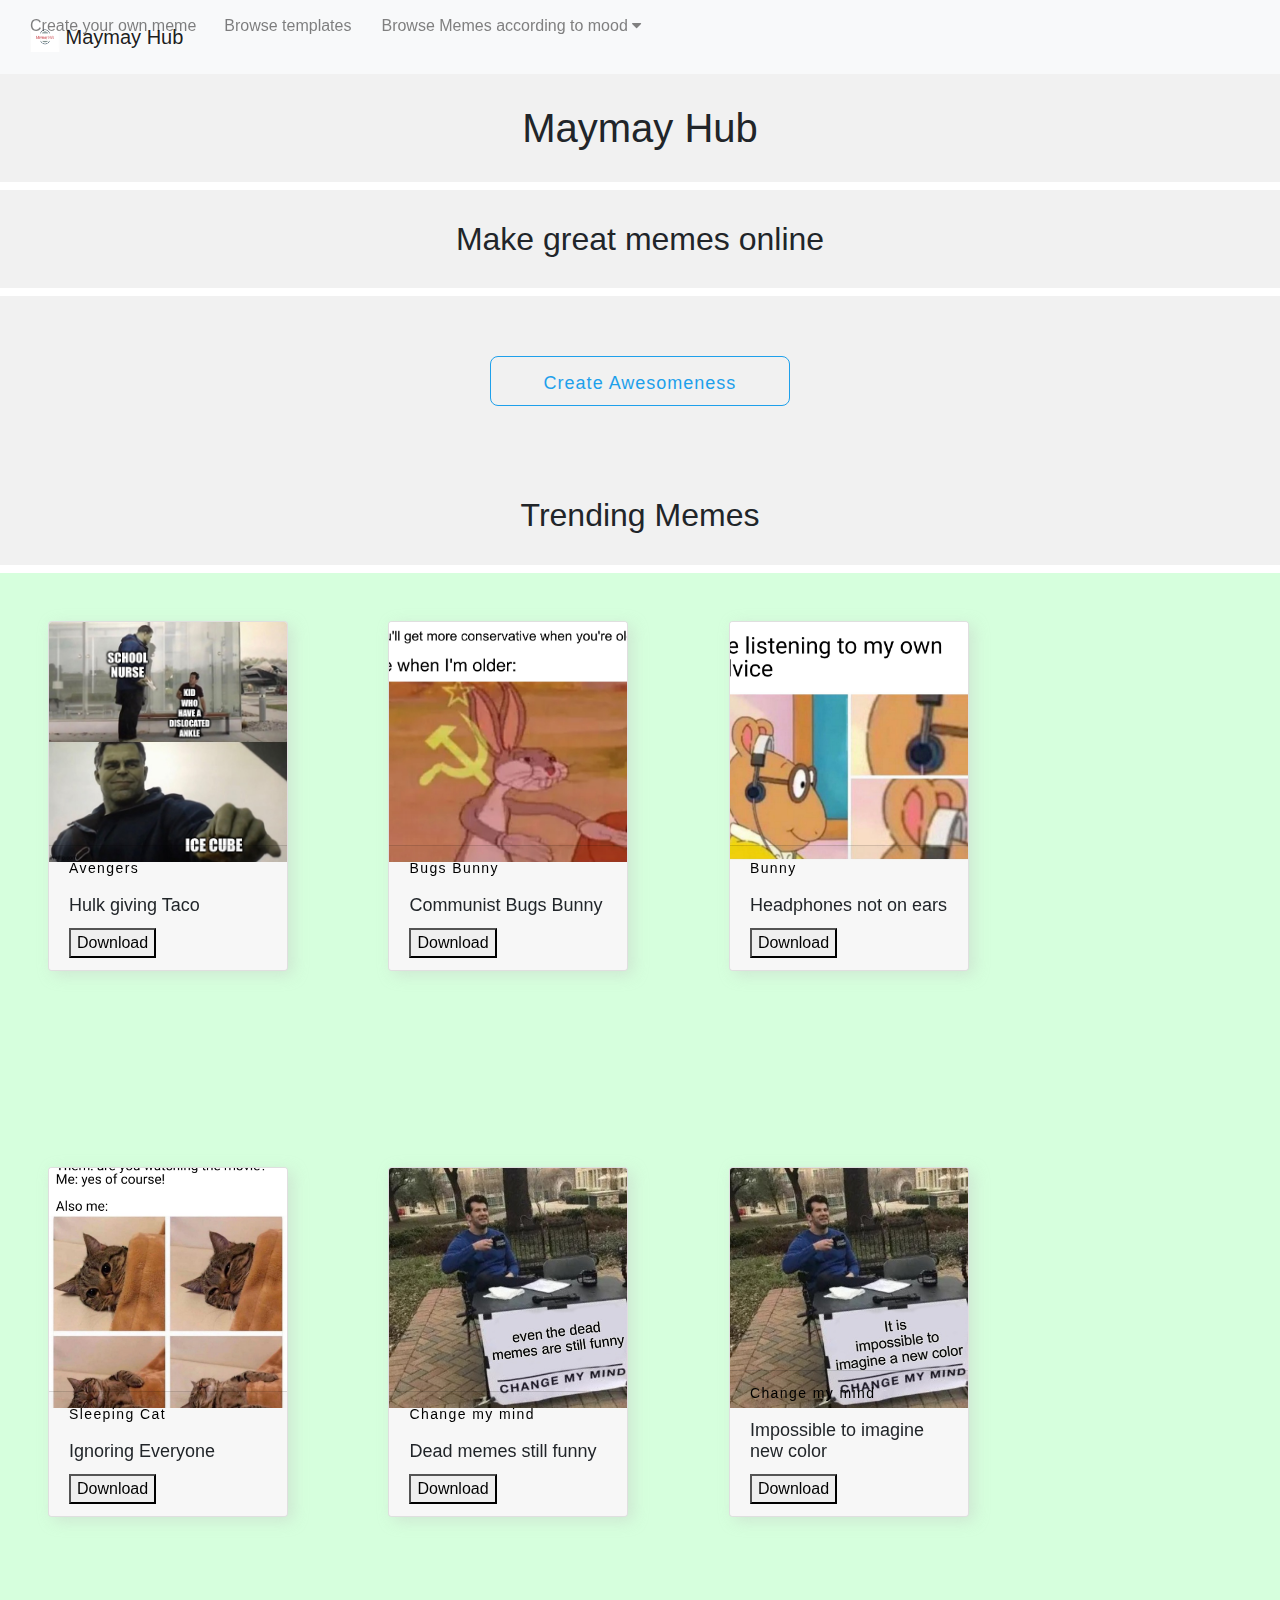
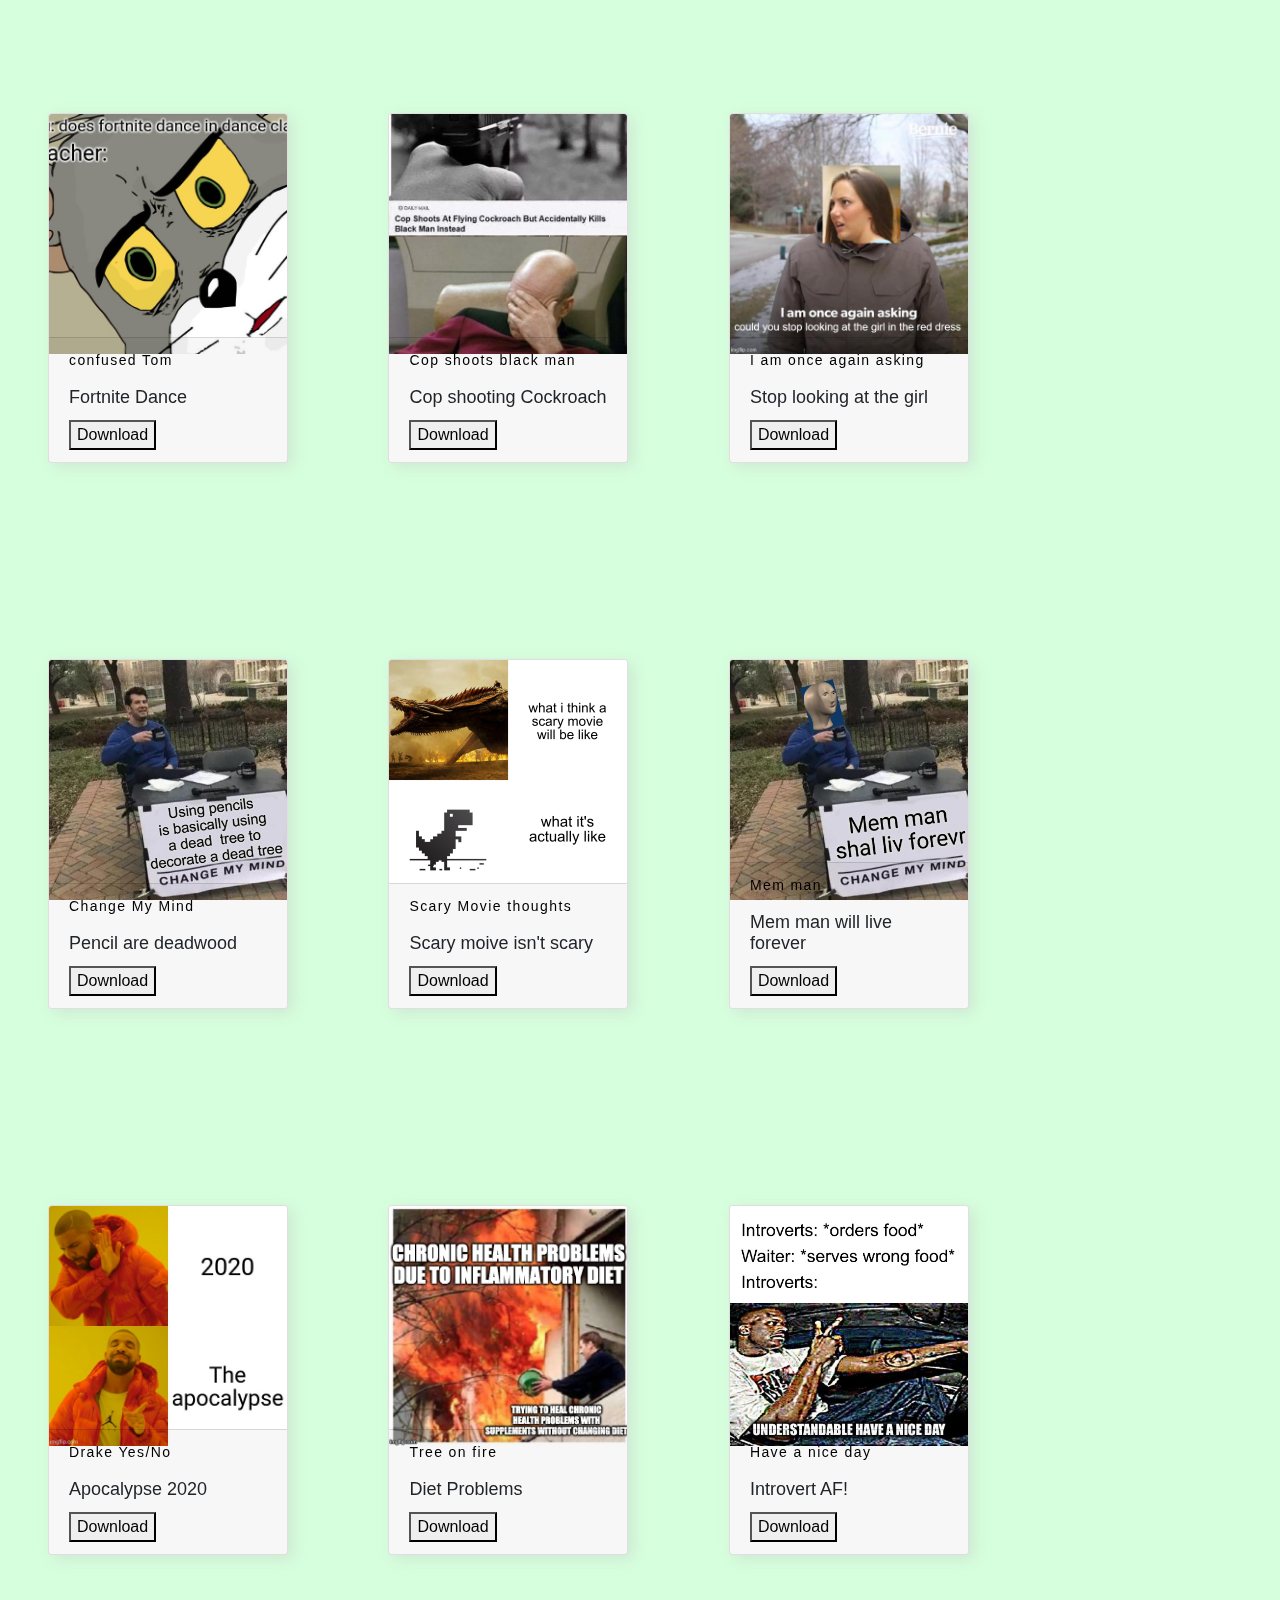
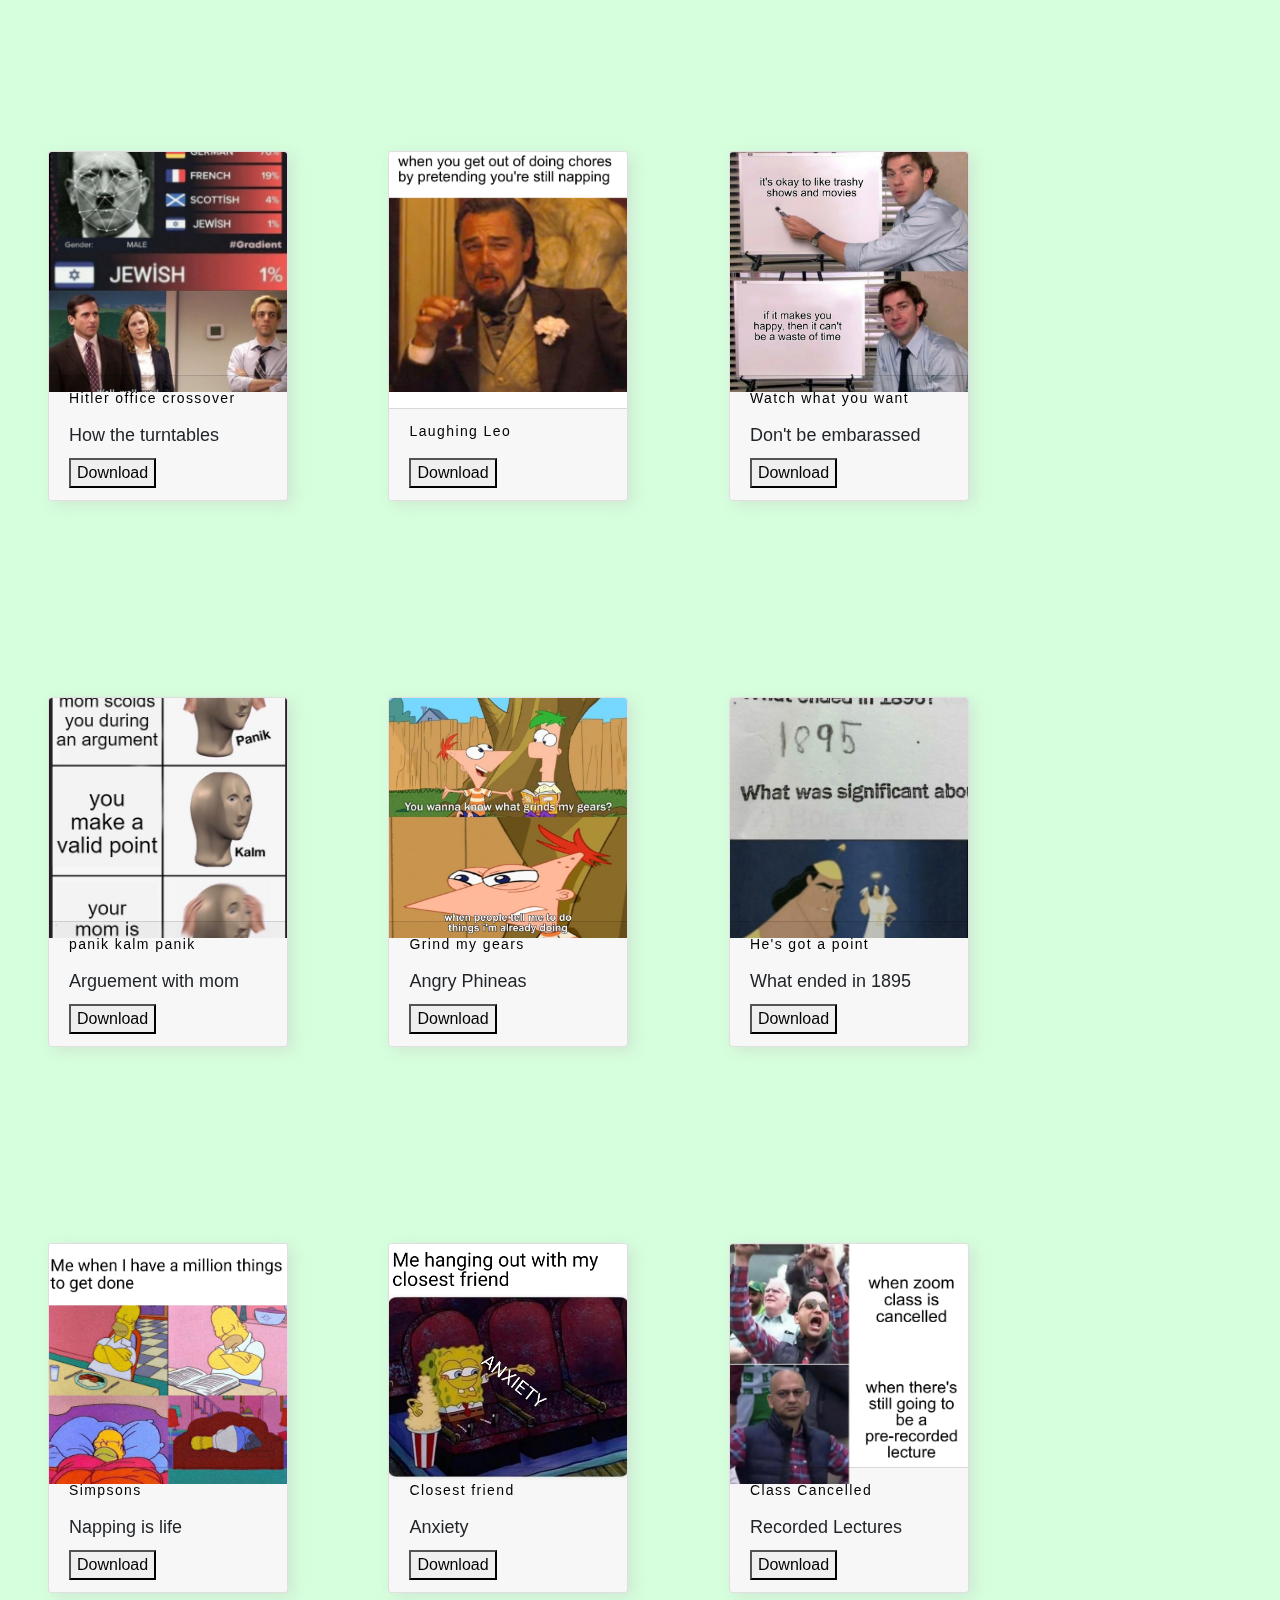
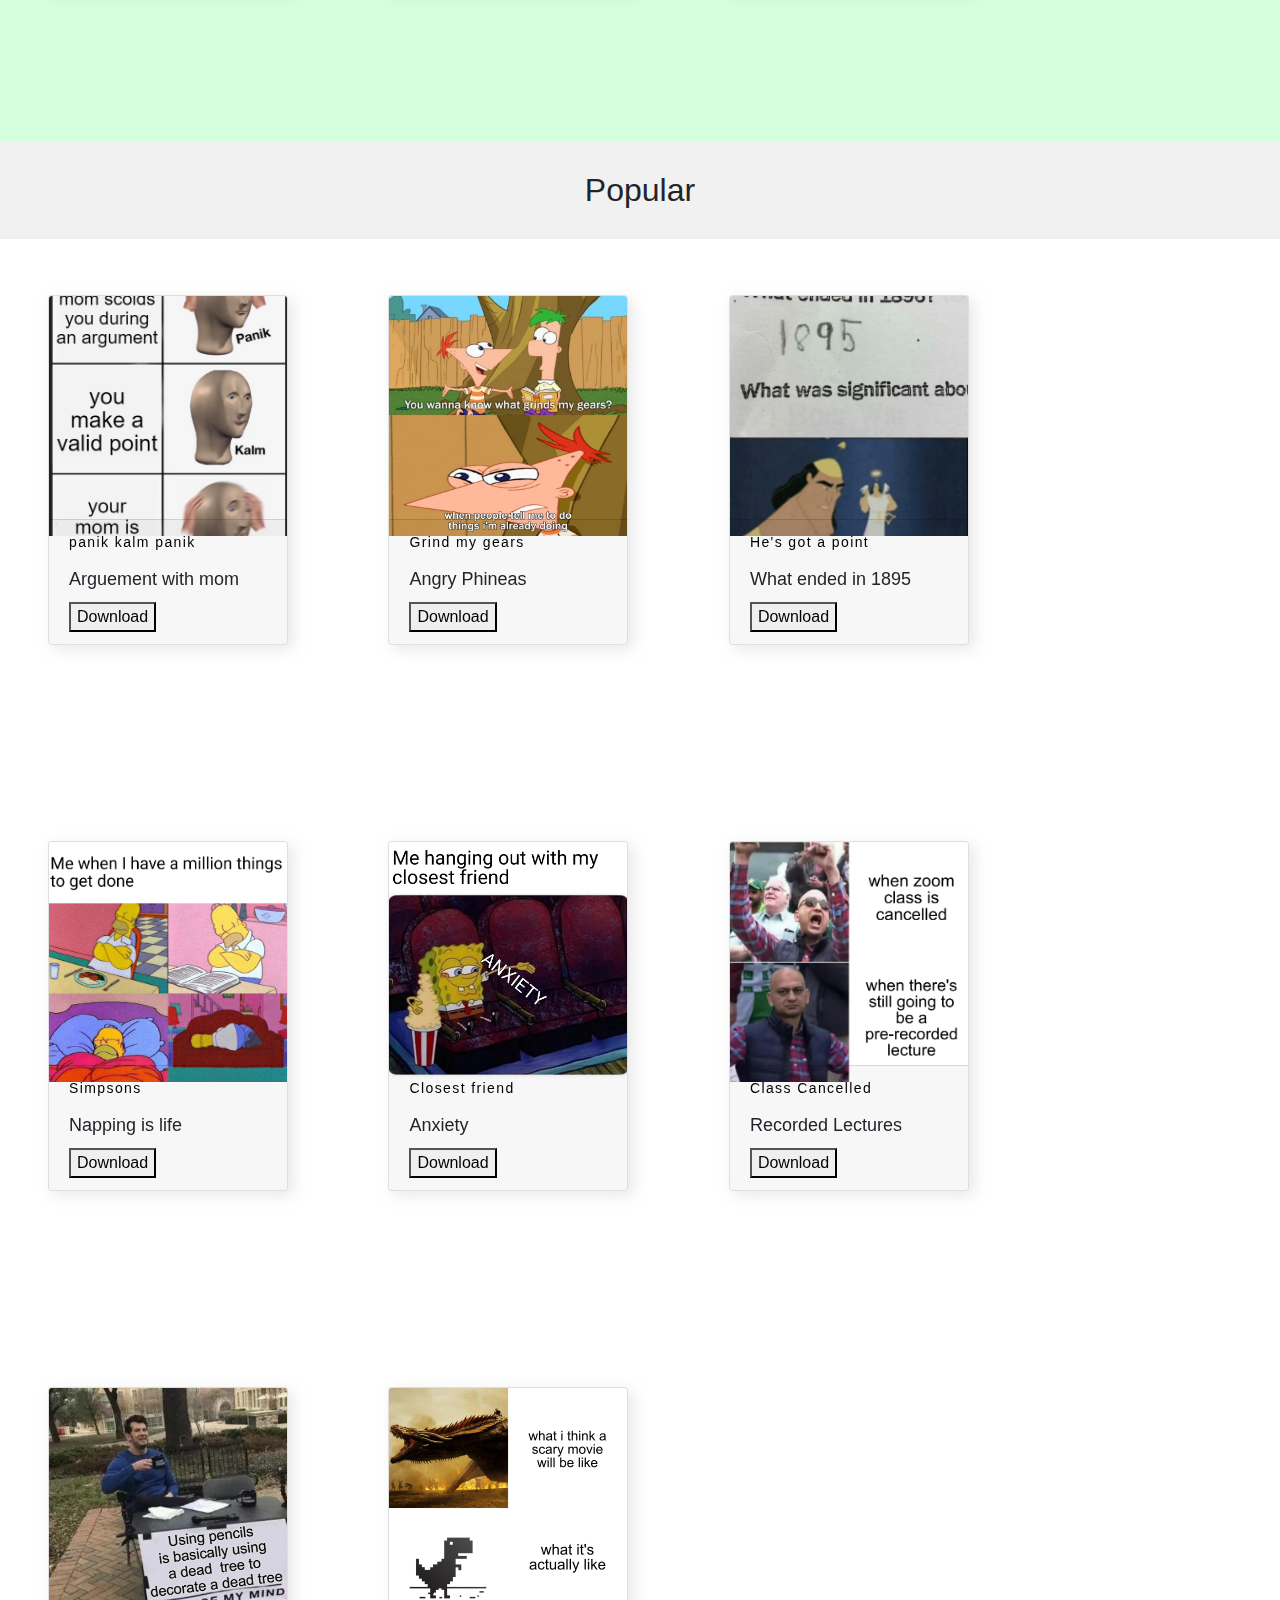
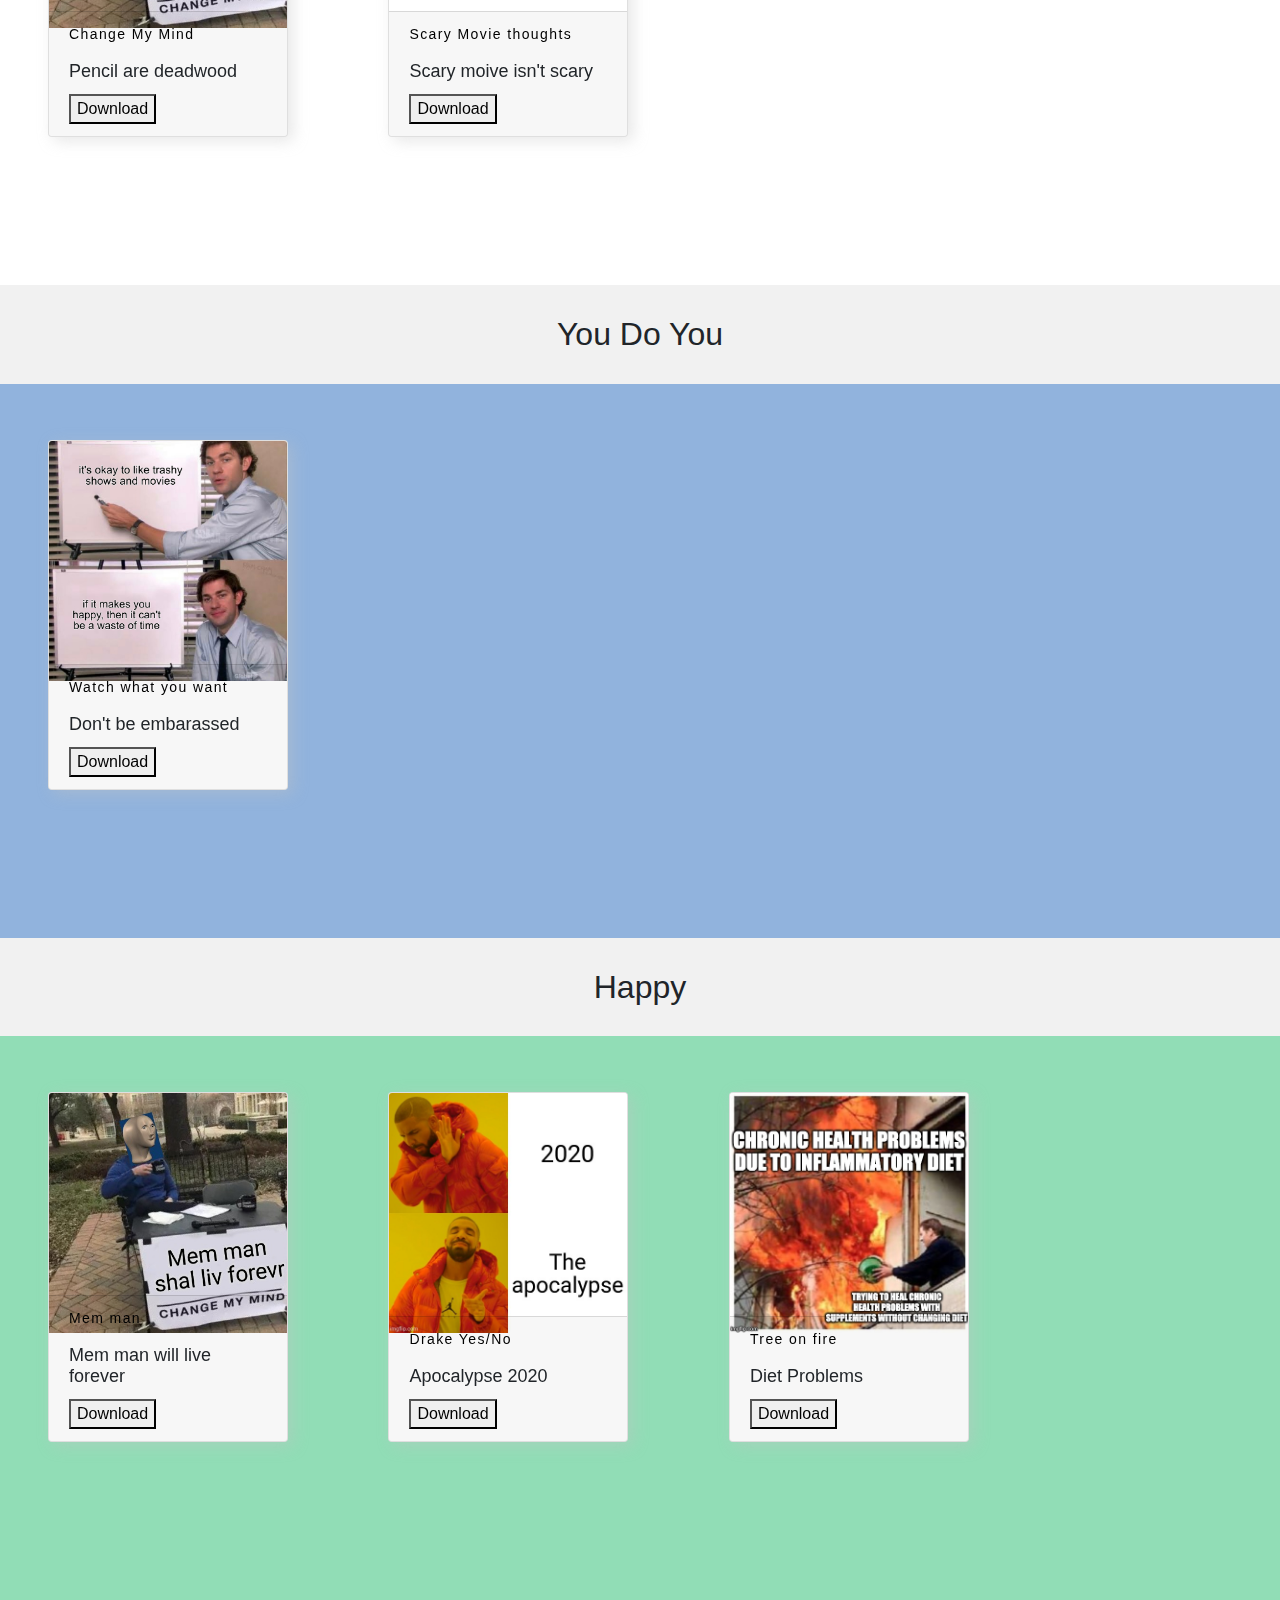
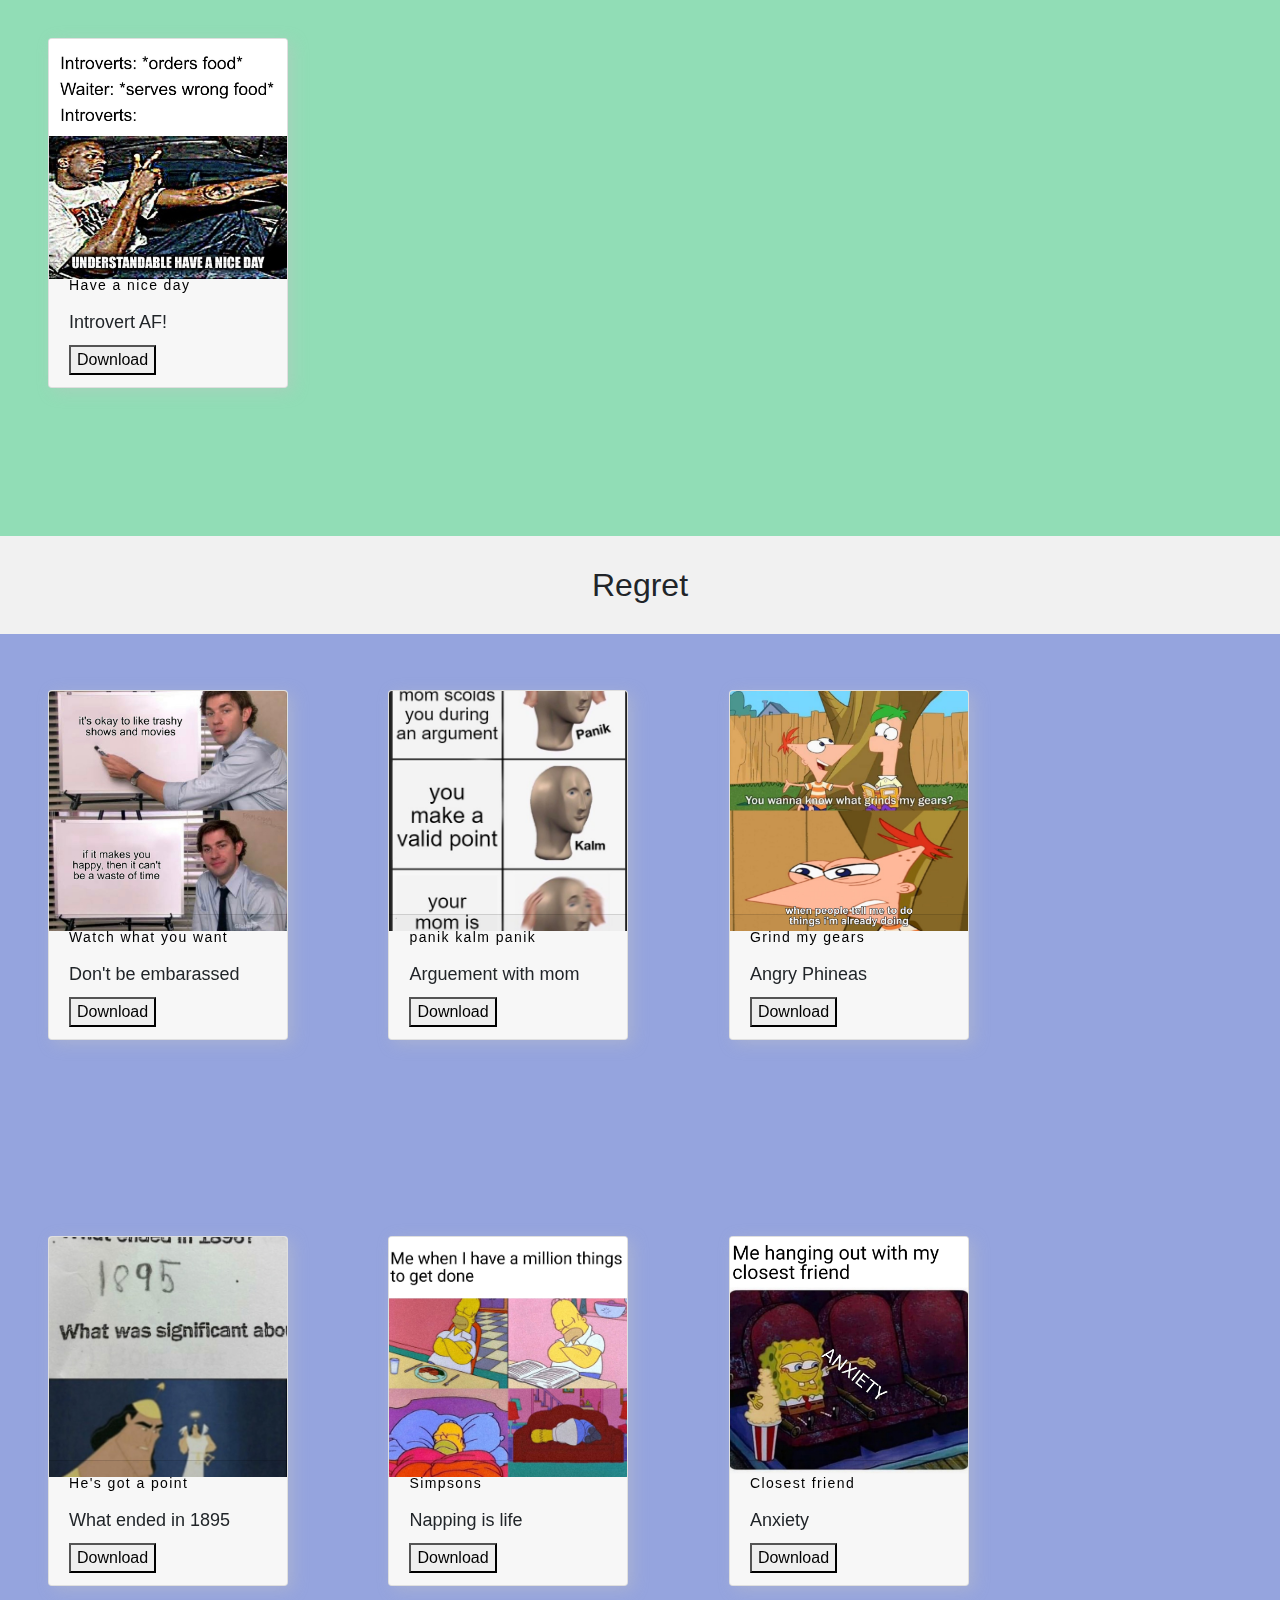
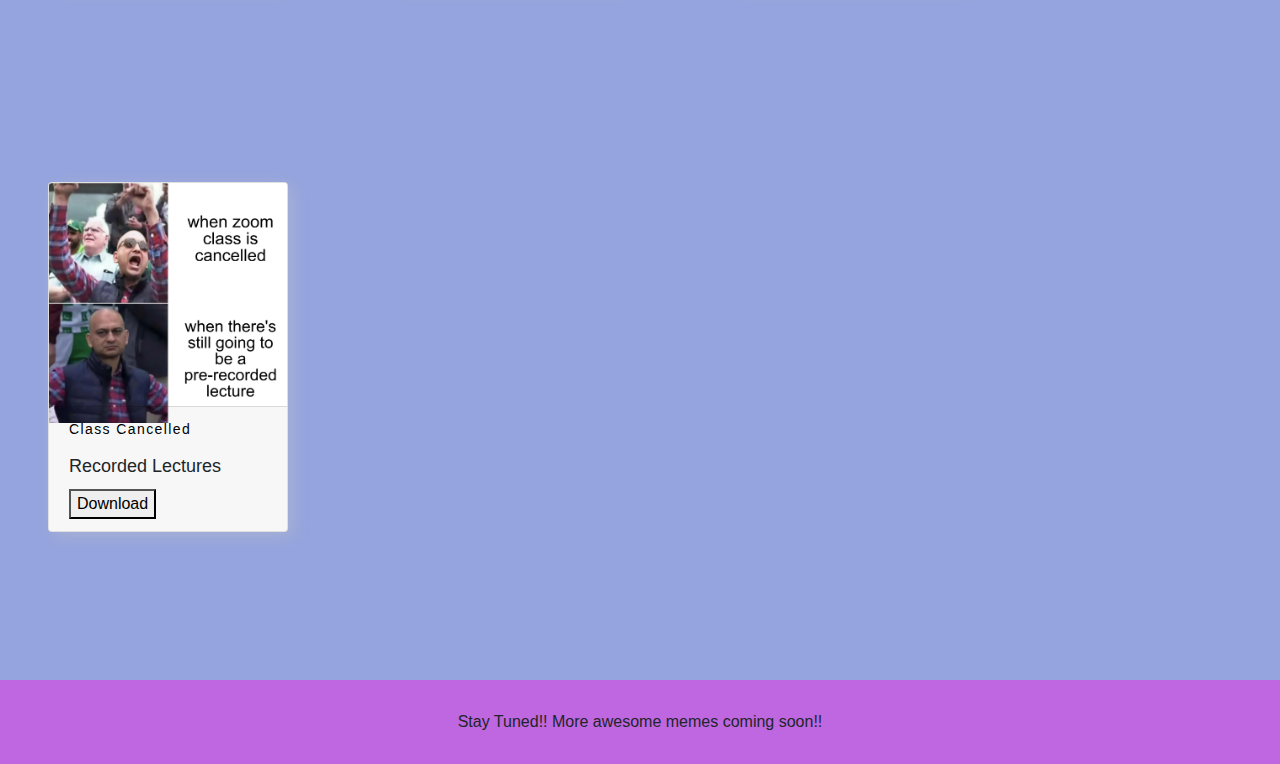
==== commit b1eb4364: "Add files via upload" ====
--- a/index.html
+++ b/index.html
@@ -26,13 +26,15 @@
   <!-- Code for the navbar -->
 <div class="color">
   <nav class="navbar navbar-expand-lg navbar-light bg-light " id="navbar">
-
+    <a class="navbar-brand" href="#">
+      <img src="logo.PNG" width="30" height="30" class="d-inline-block align-top" alt="" loading="lazy">
+      Maymay Hub
+    </a> <br>
     <button class="navbar-toggler" type="button" data-toggle="collapse" data-target="#navbarNavAltMarkup" aria-controls="navbarNavAltMarkup" aria-expanded="false" aria-label="Toggle navigation">
       <span class="navbar-toggler-icon"></span>
     </button>
     <div class="collapse navbar-collapse sticky" id="navbarNavAltMarkup">
       <div class="navbar-nav">
-        <a class="nav-link active " href="#">Home <span class="sr-only">(current)</span></a>
         <a class="nav-link " href="editor.html">Create your own meme</a>
         <a class="nav-link" href="templates.html">Browse templates</a>
         <div class="subnav">
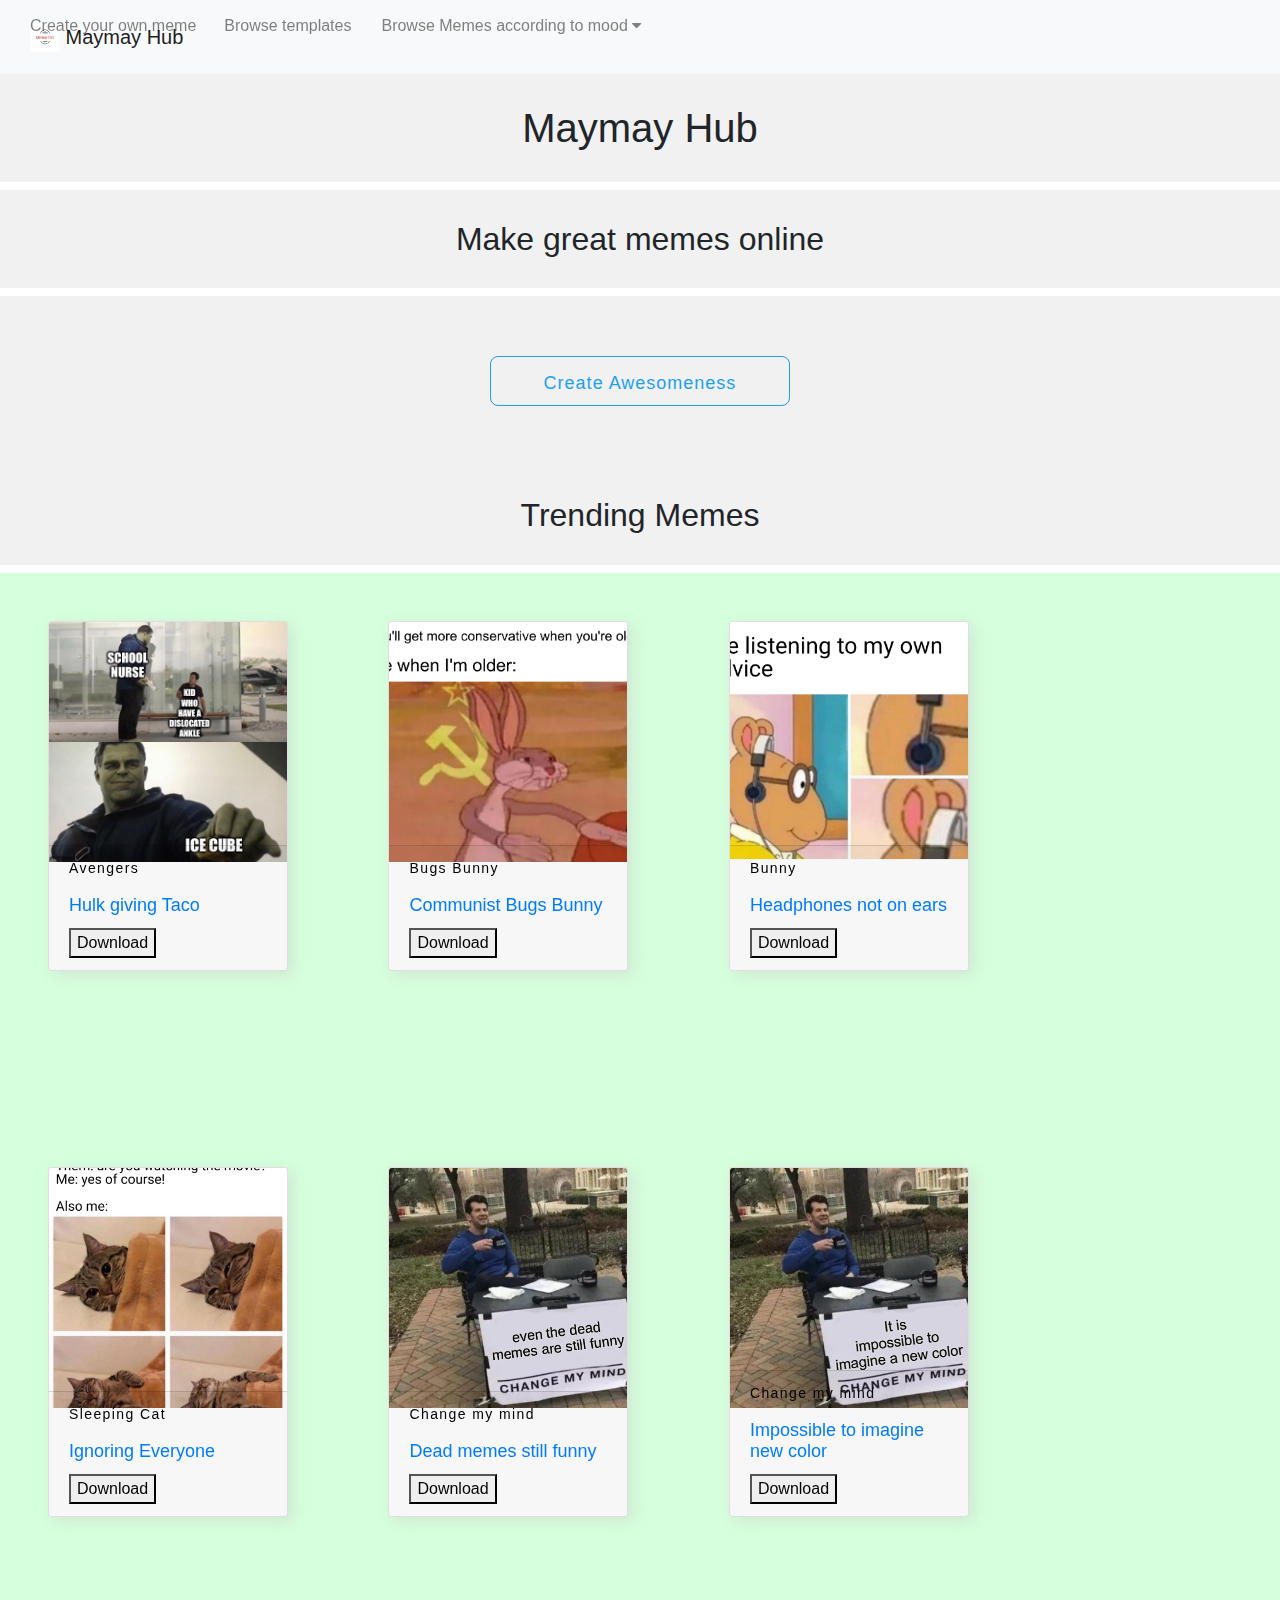
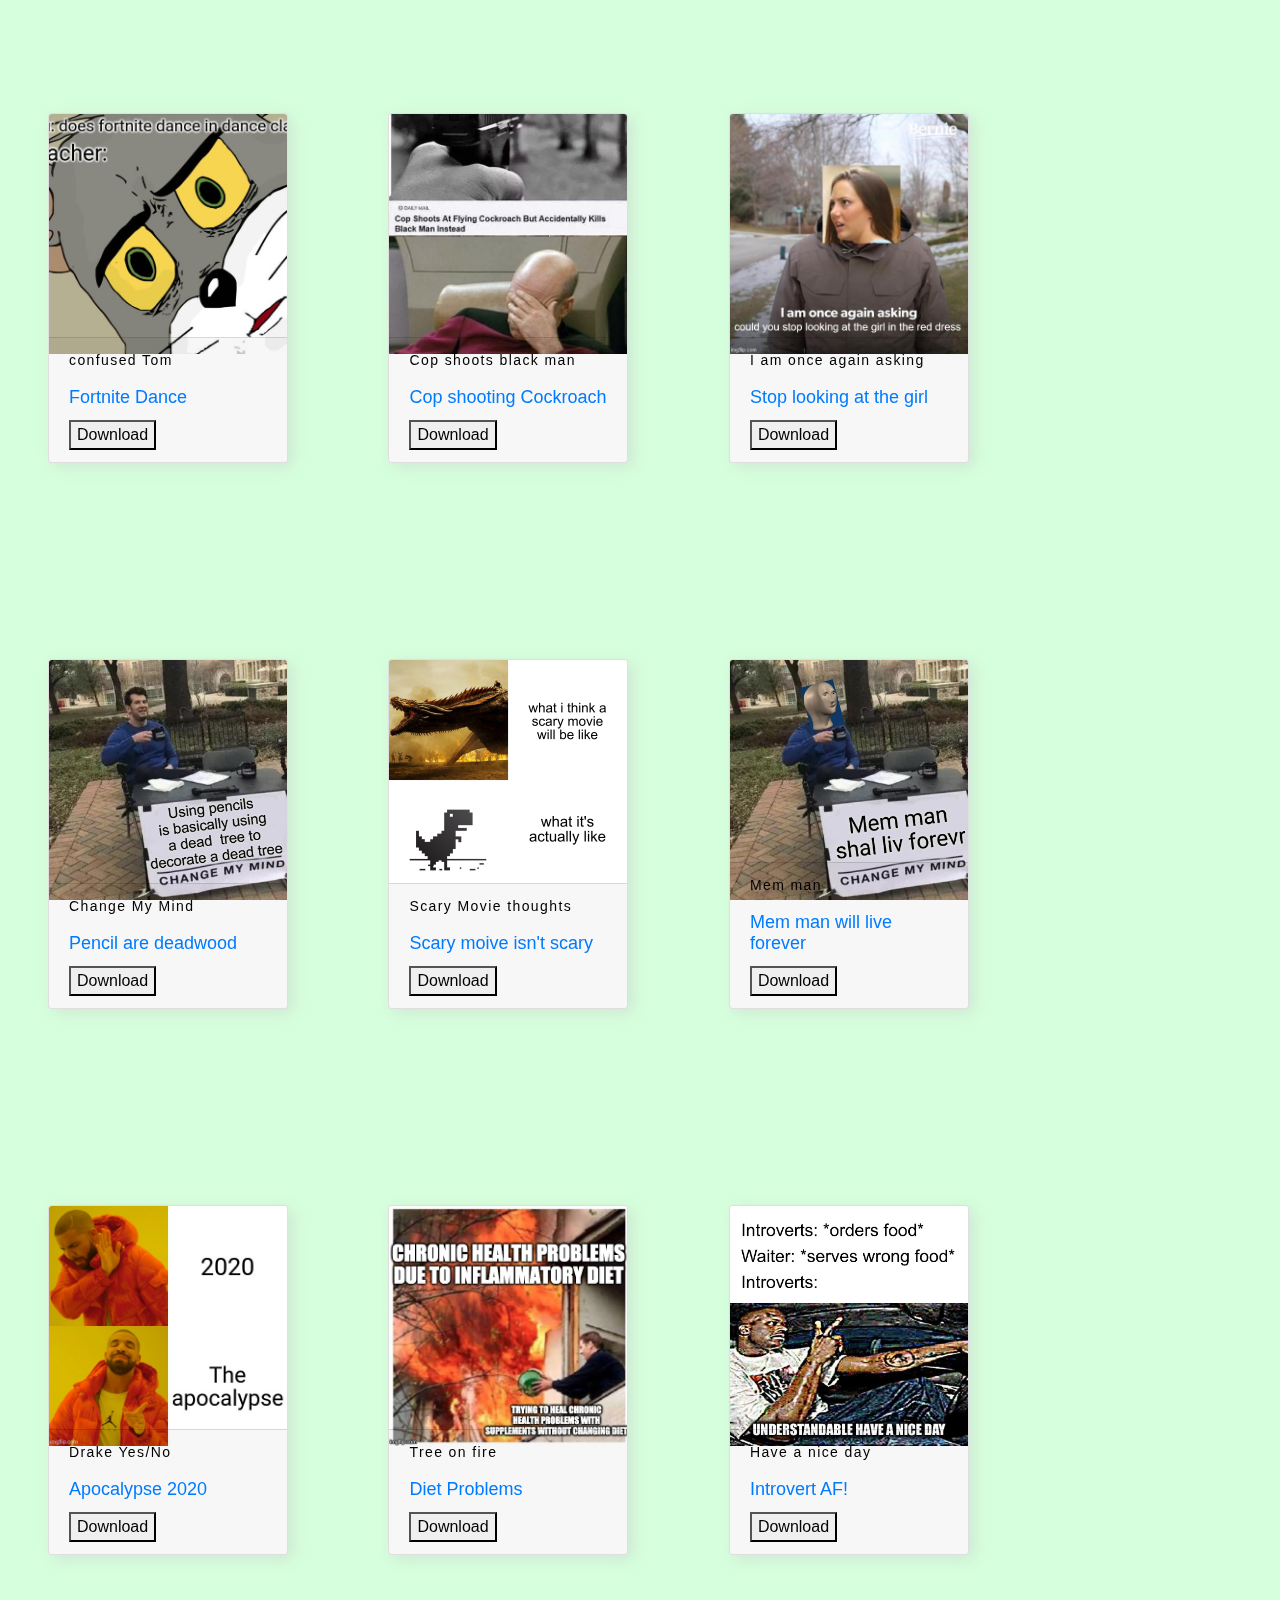
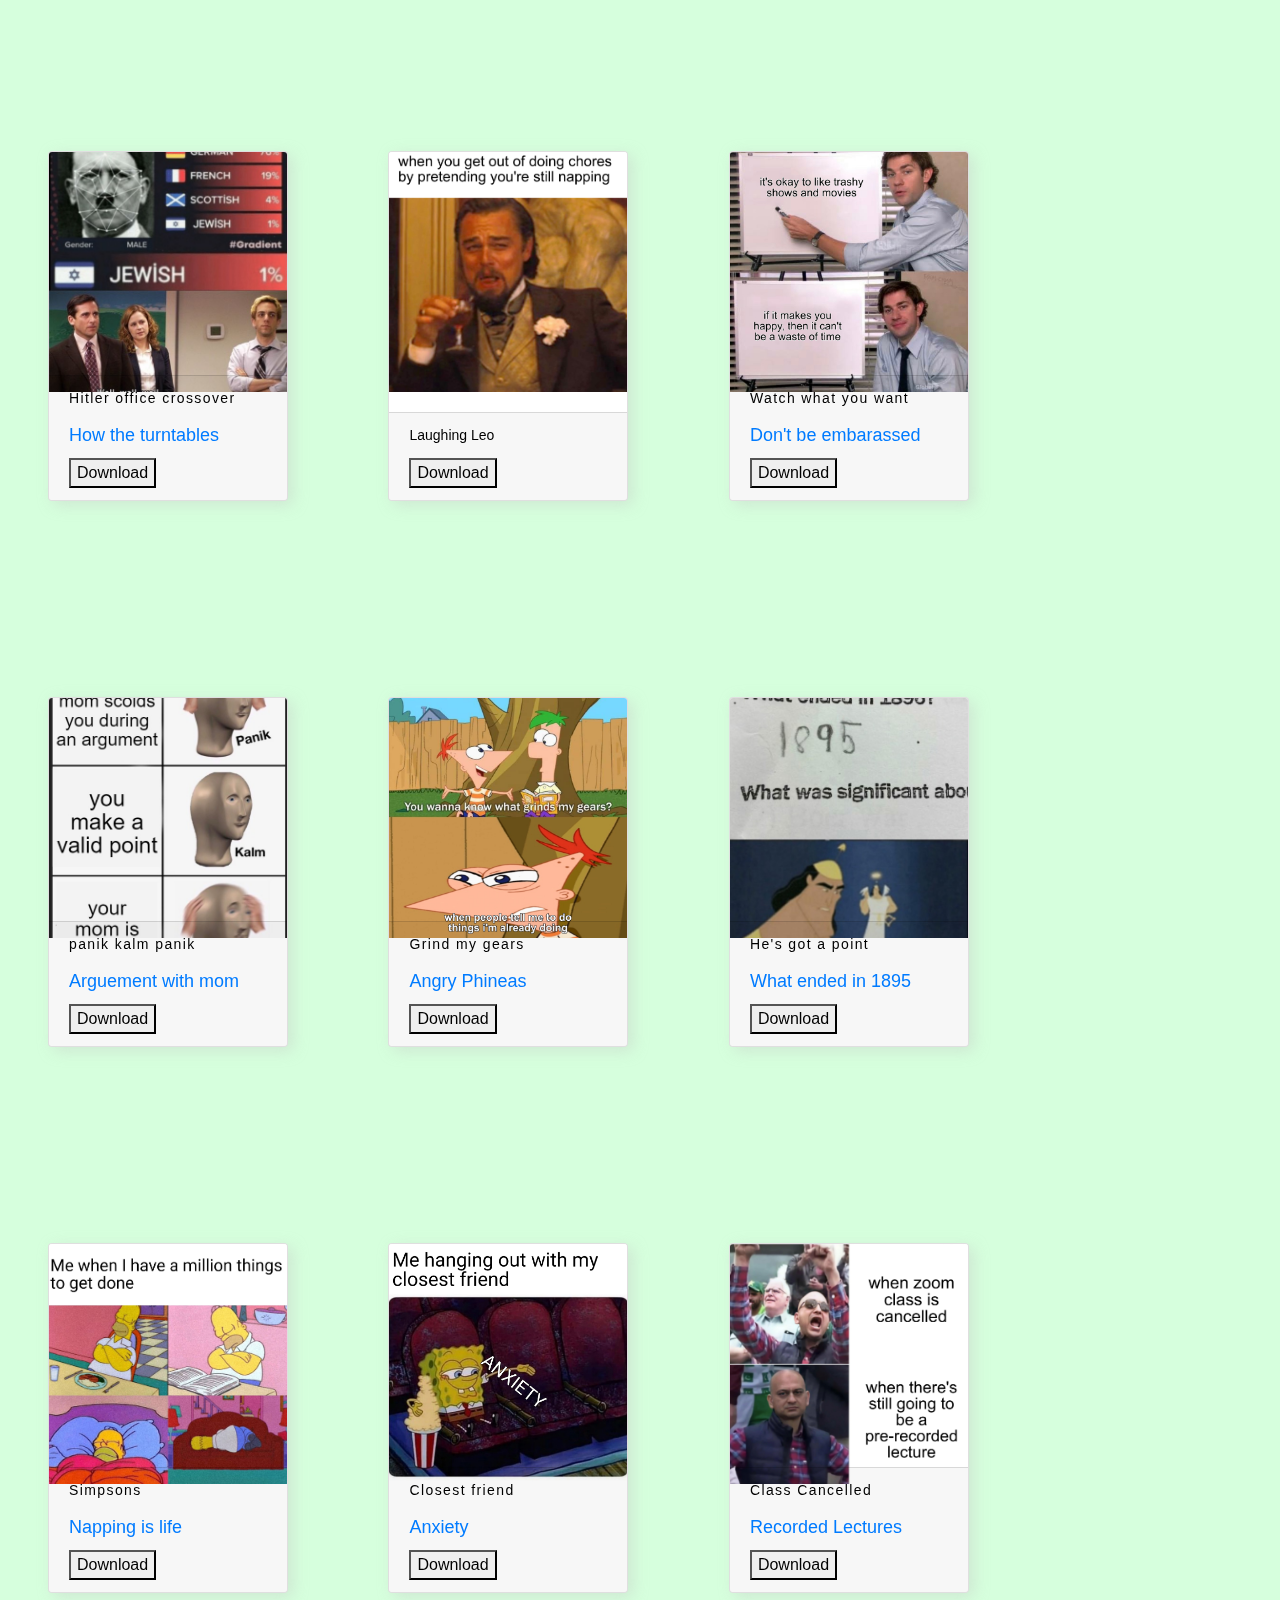
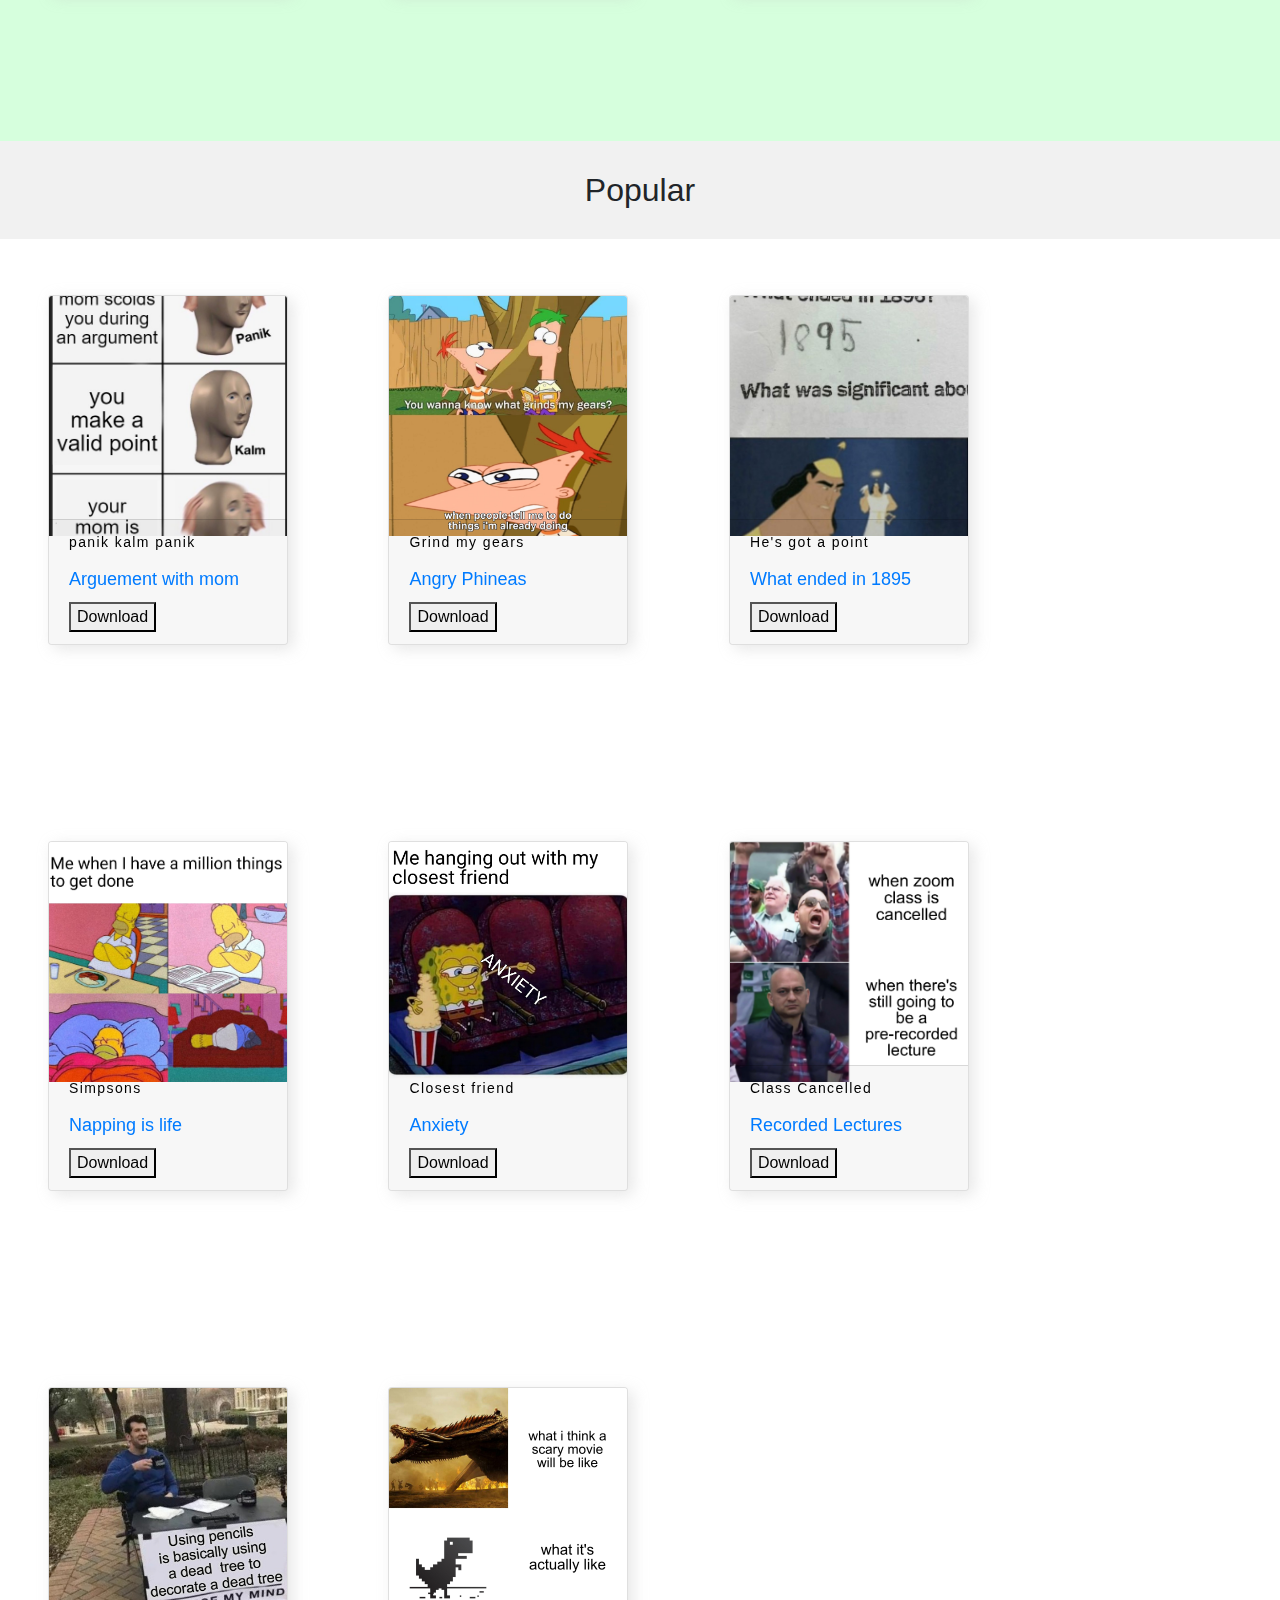
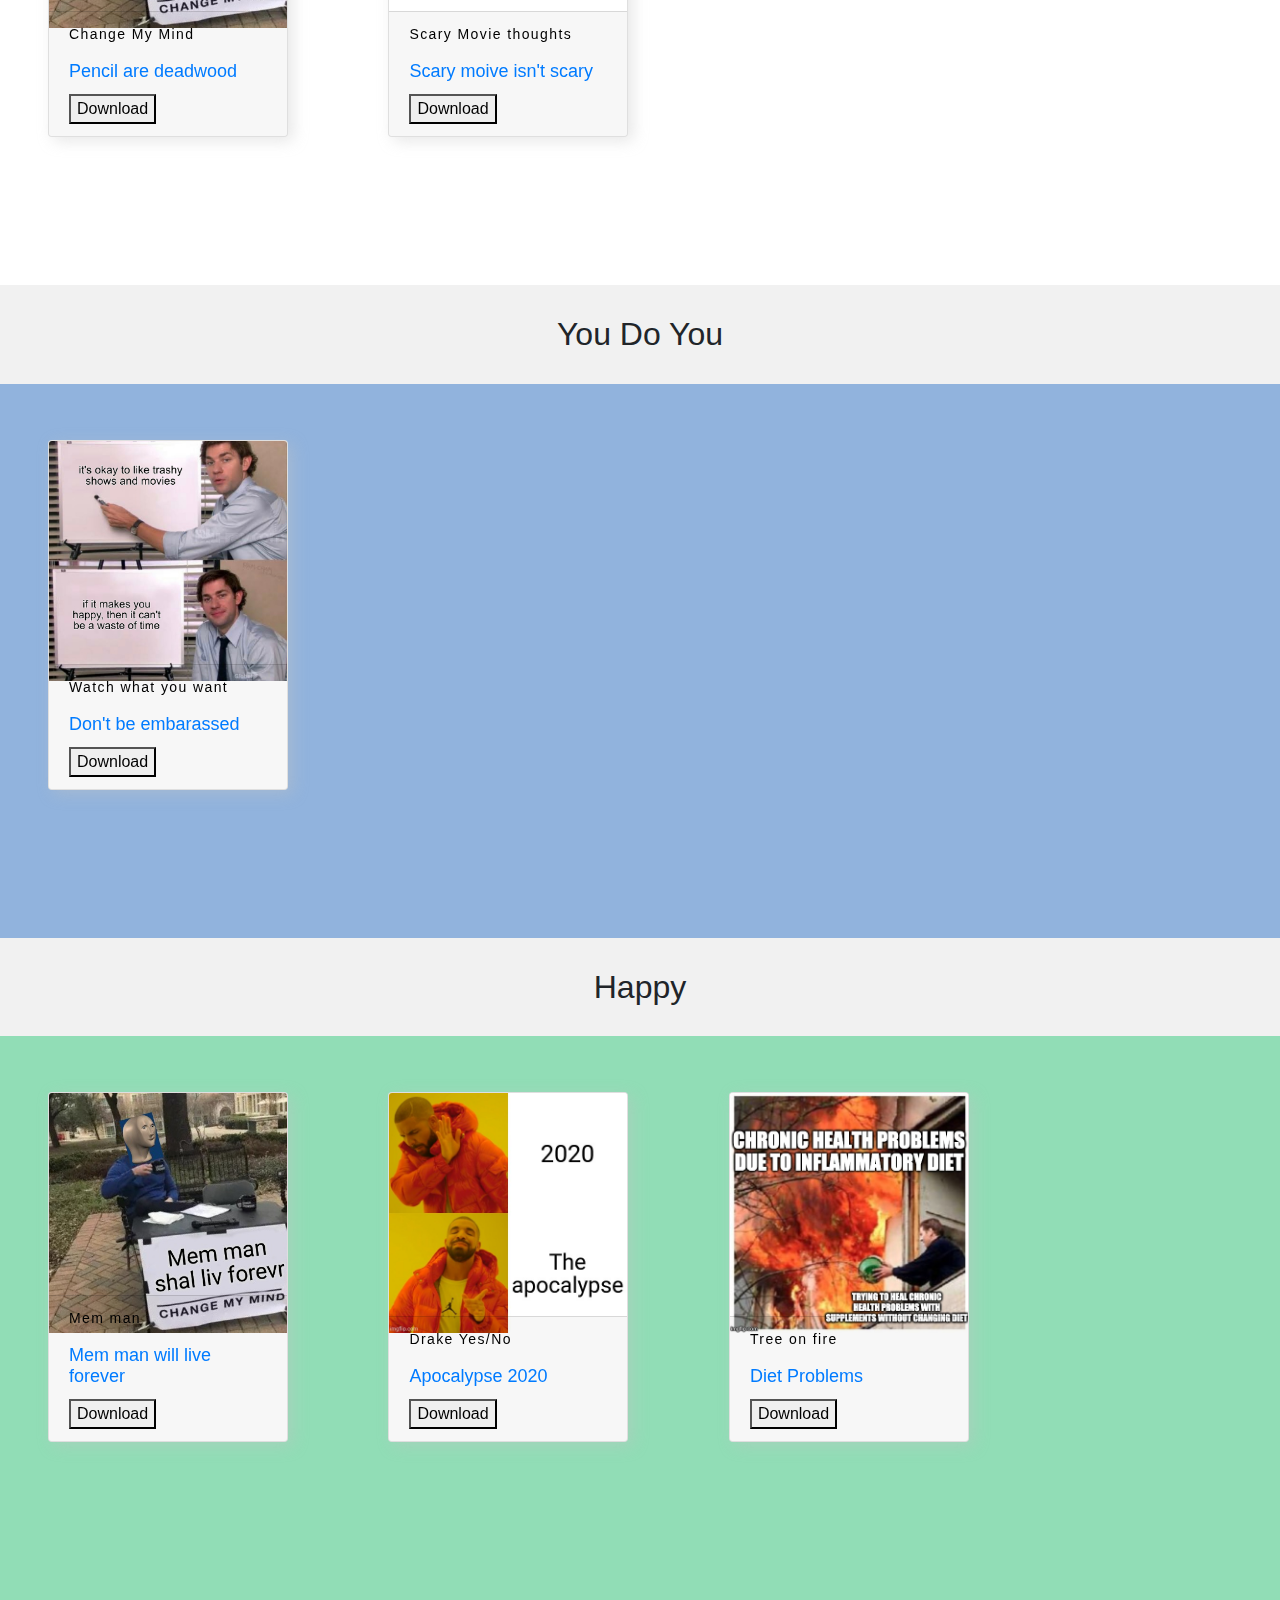
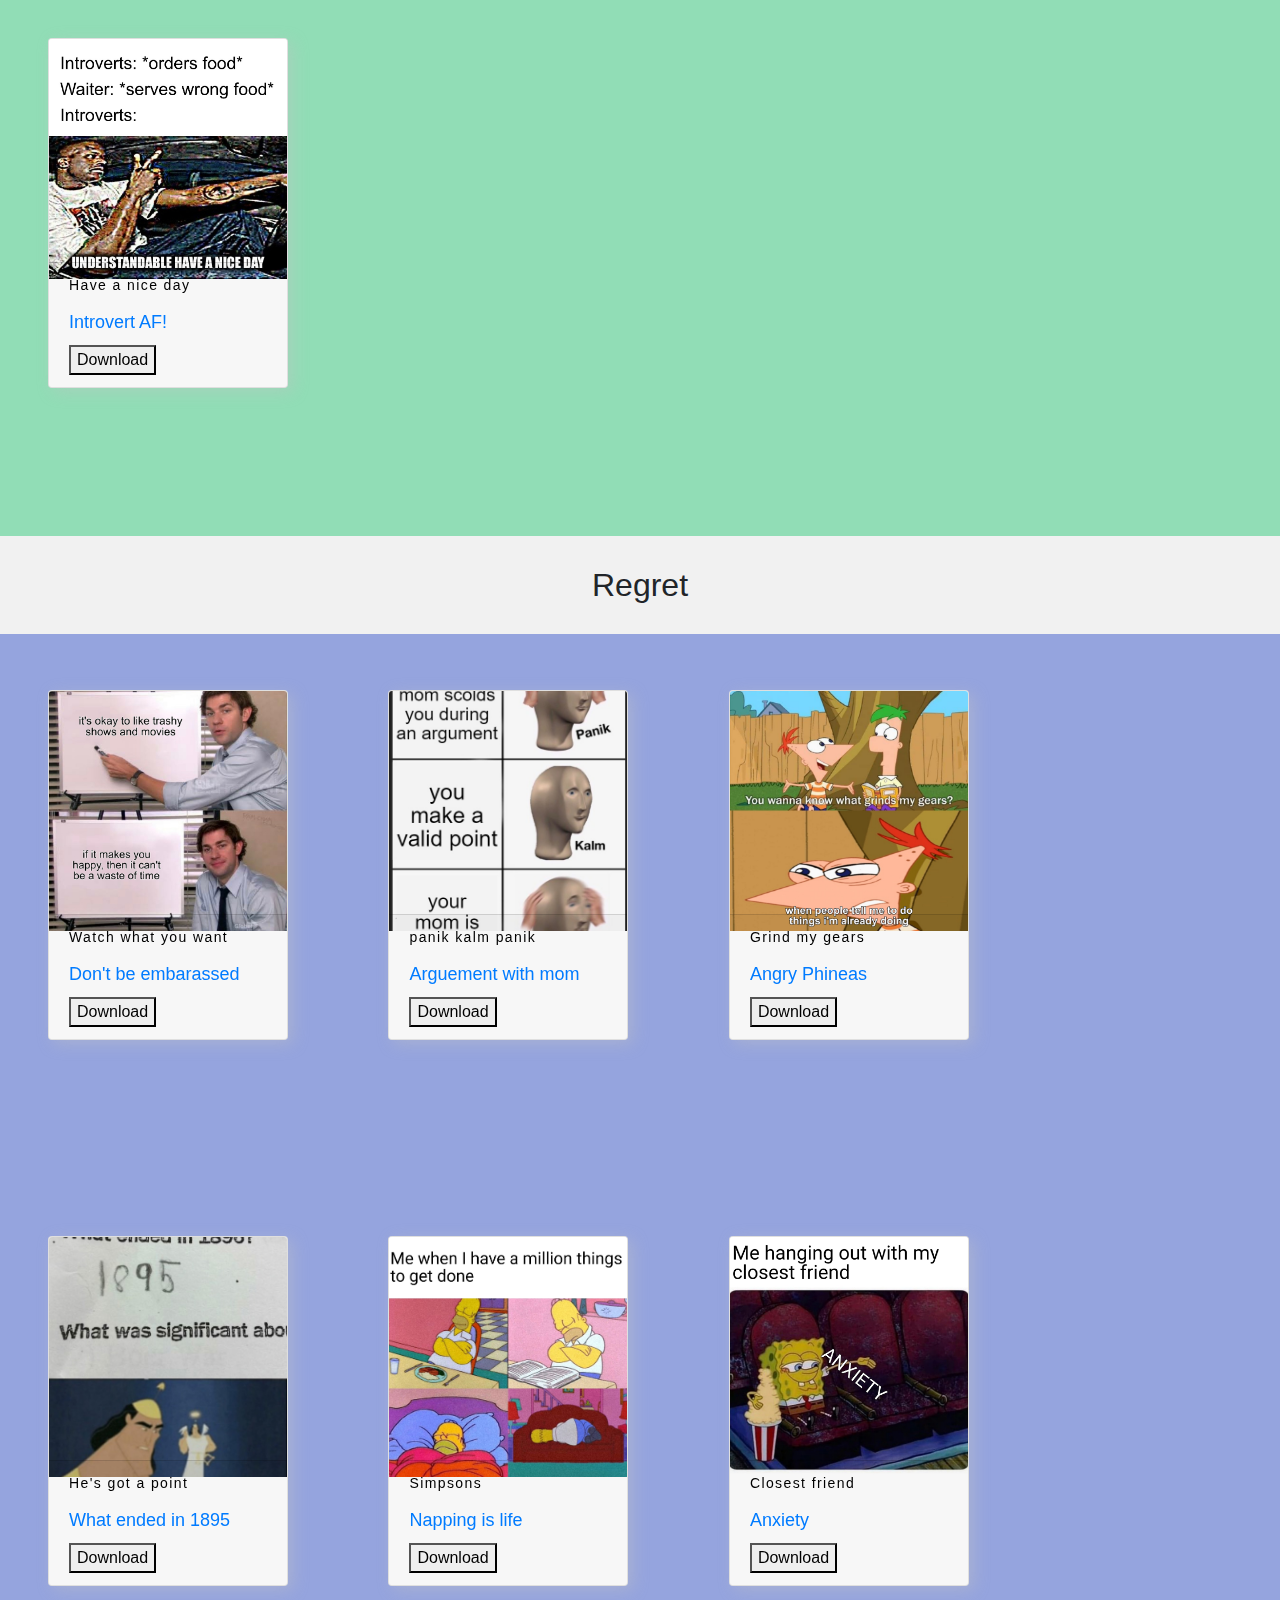
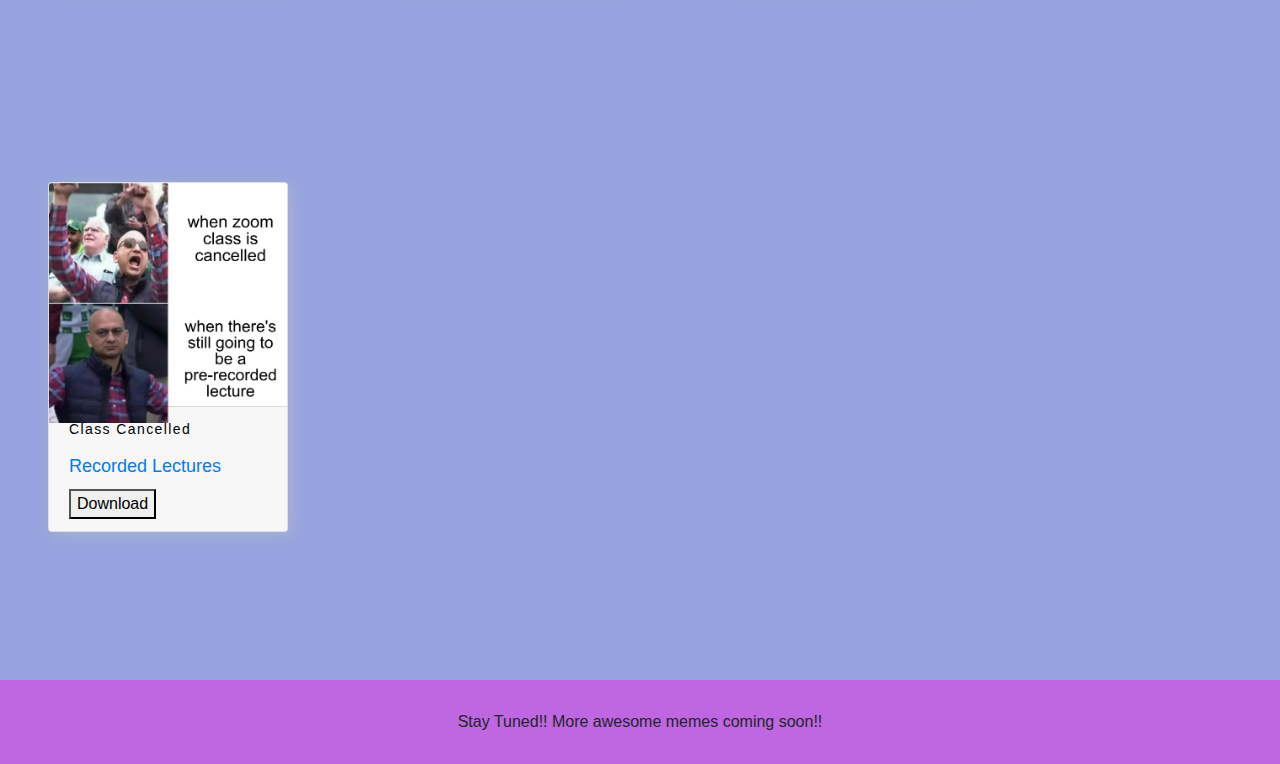
==== commit 231a0904: "Add files via upload" ====
--- a/index.html
+++ b/index.html
@@ -71,8 +71,9 @@
         <div class="card">
           <img class="card-image" src="avengers.jpg" alt="Hulk giving Taco">
           <div class="card-footer">
+            <a href="avengers.jpg">
             <p class="card-text">Avengers</p>
-            <h3 class="card-title">Hulk giving Taco</h3>
+            <h3 class="card-title">Hulk giving Taco</h3></a>
             <a href="avengers.jpg" Download>
             <button type="button" name="button">Download</button>
           </a></div>
@@ -84,8 +85,9 @@
         <div class="card">
           <img class="card-image" src="bugs bunny.jpeg" alt="Communist bugs bunny">
           <div class="card-footer">
+            <a href="bugs bunny.jpg">
             <p class="card-text">Bugs Bunny</p>
-            <h3 class="card-title">Communist Bugs Bunny</h3>
+            <h3 class="card-title">Communist Bugs Bunny</h3></a>
             <a href="bugs bunny.jpeg" Download>
             <button type="button" name="button">Download</button>
           </a>
@@ -98,8 +100,9 @@
         <div class="card">
           <img class="card-image" src="bunny.jpg" alt="Headphones not on ears">
           <div class="card-footer">
+            <a href="bunny.jpg">
             <p class="card-text">Bunny</p>
-            <h3 class="card-title">Headphones not on ears</h3>
+            <h3 class="card-title">Headphones not on ears</h3></a>
             <a href="bunny.jpg" Download>
             <button type="button" name="button">Download</button>
           </a>
@@ -112,8 +115,9 @@
         <div class="card">
           <img class="card-image" src="cat sleeping.jpg" alt="Sleeping Cat">
           <div class="card-footer">
+            <a href="cat sleeping.jpg">
             <p class="card-text">Sleeping Cat</p>
-            <h3 class="card-title">Ignoring Everyone</h3>
+            <h3 class="card-title">Ignoring Everyone</h3></a>
             <a href="cat sleeping.jpg" Download>
             <button type="button" name="button">Download</button>
           </a>
@@ -126,8 +130,9 @@
         <div class="card">
           <img class="card-image" src="change my mind 2.jpg" alt="change my mind">
           <div class="card-footer">
+            <a href="change my mind 2.jpg">
             <p class="card-text">Change my mind</p>
-            <h3 class="card-title">Dead memes still funny</h3>
+            <h3 class="card-title">Dead memes still funny</h3></a>
             <a href="change my mind 2.jpg" Download>
             <button type="button" name="button">Download</button>
           </a>
@@ -140,8 +145,9 @@
         <div class="card">
           <img class="card-image" src="change my mind.jpg" alt="change my mind">
           <div class="card-footer">
+            <a href="change my mind.jpg">
             <p class="card-text">Change my mind</p>
-            <h3 class="card-title">Impossible to imagine new color</h3>
+            <h3 class="card-title">Impossible to imagine new color</h3></a>
             <a href="change my mind.jpg" Download>
             <button type="button" name="button">Download</button>
           </a>
@@ -154,8 +160,9 @@
         <div class="card">
           <img class="card-image" src="confused tom 1.jpg">
           <div class="card-footer">
+            <a href="confused tom 1.jpg">
             <p class="card-text">confused Tom</p>
-            <h3 class="card-title">Fortnite Dance</h3>
+            <h3 class="card-title">Fortnite Dance</h3></a>
             <a href="confused tom 1.jpg" Download>
             <button type="button" name="button">Download</button>
           </a>
@@ -168,8 +175,9 @@
         <div class="card">
           <img class="card-image" src="cop shoots.jpg" alt="Cop shoots man">
           <div class="card-footer">
+            <a href="cop shoots.jpg">
             <p class="card-text">Cop shoots black man</p>
-            <h3 class="card-title">Cop shooting Cockroach</h3>
+            <h3 class="card-title">Cop shooting Cockroach</h3> </a>
             <a href="cop shoots.jpg" Download>
             <button type="button" name="button">Download</button>
           </a>
@@ -182,8 +190,9 @@
         <div class="card">
           <img class="card-image" src="crossover.jpg" alt="crossover meme">
           <div class="card-footer">
+            <a href="crossover.jpg">
             <p class="card-text">I am once again asking</p>
-            <h3 class="card-title">Stop looking at the girl</h3>
+            <h3 class="card-title">Stop looking at the girl</h3> </a>
             <a href="crossover.jpg" Download>
             <button type="button" name="button">Download</button>
           </a>
@@ -196,8 +205,9 @@
         <div class="card">
           <img class="card-image" src="deadwood.jpg" alt="deadwood">
           <div class="card-footer">
+            <a href="deadwood.jpg">
             <p class="card-text">Change My Mind</p>
-            <h3 class="card-title">Pencil are deadwood</h3>
+            <h3 class="card-title">Pencil are deadwood</h3> </a>
             <a href="deadwood.jpg" Download>
             <button type="button" name="button">Download</button>
           </a>
@@ -210,8 +220,9 @@
         <div class="card">
           <img class="card-image" src="dinosaur.jpeg" alt="dinosaur meme">
           <div class="card-footer">
+            <a href="dinosaur.jpeg">
             <p class="card-text">Scary Movie thoughts</p>
-            <h3 class="card-title">Scary moive isn't scary</h3>
+            <h3 class="card-title">Scary moive isn't scary</h3> </a>
             <a href="dinosaur.jpeg" Download>
             <button type="button" name="button">Download</button>
           </a>
@@ -224,8 +235,9 @@
         <div class="card">
           <img class="card-image" src="mem man.jpg">
           <div class="card-footer">
+            <a href="mem man.jpg">
             <p class="card-text">Mem man</p>
-            <h3 class="card-title">Mem man will live forever</h3>
+            <h3 class="card-title">Mem man will live forever</h3> </a>
             <a href="mem man.jpg" Download>
             <button type="button" name="button">Download</button>
           </a>
@@ -238,8 +250,9 @@
         <div class="card">
           <img class="card-image" src="drake2020.jpg" alt="Drake Yes/No">
           <div class="card-footer">
+            <a href="drake2020.jpg">
             <p class="card-text">Drake Yes/No</p>
-            <h3 class="card-title">Apocalypse 2020</h3>
+            <h3 class="card-title">Apocalypse 2020</h3> </a>
             <a href="drake2020.jpg" Download>
             <button type="button" name="button">Download</button>
           </a>
@@ -252,8 +265,9 @@
         <div class="card">
           <img class="card-image" src="fire.jpg" alt="fire">
           <div class="card-footer">
+            <a href="fire.jpg">
             <p class="card-text">Tree on fire</p>
-            <h3 class="card-title">Diet Problems</h3>
+            <h3 class="card-title">Diet Problems</h3> </a>
             <a href="fire.jpg" Download>
             <button type="button" name="button">Download</button>
           </a>
@@ -266,8 +280,9 @@
         <div class="card">
           <img class="card-image" src="have a nice day.jpg" alt="have a nice day">
           <div class="card-footer">
+            <a href="have a nice day.jpg">
             <p class="card-text">Have a nice day</p>
-            <h3 class="card-title">Introvert AF!</h3>
+            <h3 class="card-title">Introvert AF!</h3> </a>
             <a href="have a nice day.jpg" Download>
             <button type="button" name="button">Download</button>
           </a>
@@ -280,8 +295,9 @@
         <div class="card">
           <img class="card-image" src="hitler office.jpg" alt="Hitler office crossover">
           <div class="card-footer">
+            <a href="hitler office.jpg">
             <p class="card-text">Hitler office crossover</p>
-            <h3 class="card-title">How the turntables</h3>
+            <h3 class="card-title">How the turntables</h3> </a>
             <a href="hitler office.jpg" Download>
             <button type="button" name="button">Download</button>
           </a>
@@ -294,7 +310,8 @@
         <div class="card">
           <img class="card-image" src="laughing leo.jpeg" alt="laughing leo">
           <div class="card-footer">
-            <p class="card-text">Laughing Leo</p>
+            <a href="laughing leo.jpeg">
+            <p class="card-text">Laughing Leo</p> </a>
             <h3 class="card-title"></h3>
             <a href="laughing leo.jpg" Download>
             <button type="button" name="button">Download</button>
@@ -308,8 +325,9 @@
         <div class="card">
           <img class="card-image" src="office jim.jpeg">
           <div class="card-footer">
+            <a href="office jim.jpeg">
             <p class="card-text">Watch what you want</p>
-            <h3 class="card-title">Don't be embarassed</h3>
+            <h3 class="card-title">Don't be embarassed</h3> </a>
             <a href="office jim.jpeg" Download>
             <button type="button" name="button">Download</button>
           </a>
@@ -322,8 +340,9 @@
         <div class="card">
           <img class="card-image" src="panik kalm panik.jpg" alt="panik kalm panik">
           <div class="card-footer">
+            <a href="panik kalm panik.jpg">
             <p class="card-text">panik kalm panik</p>
-            <h3 class="card-title">Arguement with mom</h3>
+            <h3 class="card-title">Arguement with mom</h3> </a>
             <a href="panik kalm panik.jpg" Download>
             <button type="button" name="button">Download</button>
           </a>
@@ -336,8 +355,9 @@
         <div class="card">
           <img class="card-image" src="phineasferb.jpeg" alt="Angry Phineas">
           <div class="card-footer">
+            <a href="phineasferb.jpeg">
             <p class="card-text">Grind my gears</p>
-            <h3 class="card-title">Angry Phineas</h3>
+            <h3 class="card-title">Angry Phineas</h3> </a>
             <a href="phineasferb.jpeg" Download>
             <button type="button" name="button">Download</button>
           </a>
@@ -350,8 +370,9 @@
         <div class="card">
           <img class="card-image" src="point.jpg" alt="point">
           <div class="card-footer">
+            <a href="point.jpg">
             <p class="card-text">He's got a point</p>
-            <h3 class="card-title">What ended in 1895</h3>
+            <h3 class="card-title">What ended in 1895</h3> </a>
             <a href="point.jpg" Download>
             <button type="button" name="button">Download</button>
           </a>
@@ -364,8 +385,9 @@
         <div class="card">
           <img class="card-image" src="simpsons.jpg" alt="simpsons">
           <div class="card-footer">
+            <a href="simpsons.jpg">
             <p class="card-text">Simpsons</p>
-            <h3 class="card-title">Napping is life</h3>
+            <h3 class="card-title">Napping is life</h3> </a>
             <a href="simpsons.jpg" Download>
             <button type="button" name="button">Download</button>
           </a>
@@ -378,8 +400,9 @@
         <div class="card">
           <img class="card-image" src="spongebob theatre.jpg" alt="spongebob theatre">
           <div class="card-footer">
+            <a href="spongebob theatre.jpg">
             <p class="card-text">Closest friend</p>
-            <h3 class="card-title">Anxiety</h3>
+            <h3 class="card-title">Anxiety</h3> </a>
             <a href="sponegebob theatre.jpg" Download>
             <button type="button" name="button">Download</button>
           </a>
@@ -392,8 +415,9 @@
         <div class="card">
           <img class="card-image" src="taklu man.jpeg" alt="taklu man">
           <div class="card-footer">
+            <a href="taklu man.jpeg">
             <p class="card-text">Class Cancelled</p>
-            <h3 class="card-title">Recorded Lectures</h3>
+            <h3 class="card-title">Recorded Lectures</h3> </a>
             <a href="taklu man.jpeg" Download>
             <button type="button" name="button">Download</button>
           </a>
@@ -410,8 +434,9 @@
         <div class="card">
           <img class="card-image" src="panik kalm panik.jpg" alt="panik kalm panik">
           <div class="card-footer">
+            <a href="panik kalm panik.jpg">
             <p class="card-text">panik kalm panik</p>
-            <h3 class="card-title">Arguement with mom</h3>
+            <h3 class="card-title">Arguement with mom</h3> </a>
             <a href="panik kalm panik.jpg" Download>
             <button type="button" name="button">Download</button>
           </a>
@@ -424,8 +449,9 @@
         <div class="card">
           <img class="card-image" src="phineasferb.jpeg" alt="Angry Phineas">
           <div class="card-footer">
+            <a href="phineasferb.jpeg">
             <p class="card-text">Grind my gears</p>
-            <h3 class="card-title">Angry Phineas</h3>
+            <h3 class="card-title">Angry Phineas</h3> </a>
             <a href="phineasferb.jpeg" Download>
             <button type="button" name="button">Download</button>
           </a>
@@ -438,8 +464,9 @@
         <div class="card">
           <img class="card-image" src="point.jpg" alt="point">
           <div class="card-footer">
+            <a href="point.jpg">
             <p class="card-text">He's got a point</p>
-            <h3 class="card-title">What ended in 1895</h3>
+            <h3 class="card-title">What ended in 1895</h3> </a>
             <a href="point.jpg" Download>
             <button type="button" name="button">Download</button>
           </a>
@@ -452,8 +479,9 @@
         <div class="card">
           <img class="card-image" src="simpsons.jpg" alt="simpsons">
           <div class="card-footer">
+            <a href="simpsons.jpg">
             <p class="card-text">Simpsons</p>
-            <h3 class="card-title">Napping is life</h3>
+            <h3 class="card-title">Napping is life</h3> </a>
             <a href="simpsons.jpg" Download>
             <button type="button" name="button">Download</button>
           </a>
@@ -466,8 +494,9 @@
         <div class="card">
           <img class="card-image" src="spongebob theatre.jpg" alt="spongebob theatre">
           <div class="card-footer">
+            <a href="spongebob theatre.jpg">
             <p class="card-text">Closest friend</p>
-            <h3 class="card-title">Anxiety</h3>
+            <h3 class="card-title">Anxiety</h3> </a>
             <a href="sponegebob theatre.jpg" Download>
             <button type="button" name="button">Download</button>
           </a>
@@ -480,8 +509,9 @@
         <div class="card">
           <img class="card-image" src="taklu man.jpeg" alt="taklu man">
           <div class="card-footer">
+            <a href="taklu man.jpeg">
             <p class="card-text">Class Cancelled</p>
-            <h3 class="card-title">Recorded Lectures</h3>
+            <h3 class="card-title">Recorded Lectures</h3> </a>
             <a href="taklu man.jpeg" Download>
             <button type="button" name="button">Download</button>
           </a>
@@ -494,8 +524,9 @@
         <div class="card">
           <img class="card-image" src="deadwood.jpg" alt="deadwood">
           <div class="card-footer">
+            <a href="deadwood0.jpg">
             <p class="card-text">Change My Mind</p>
-            <h3 class="card-title">Pencil are deadwood</h3>
+            <h3 class="card-title">Pencil are deadwood</h3> </a>
             <a href="deadwood.jpg" Download>
             <button type="button" name="button">Download</button>
           </a>
@@ -508,8 +539,9 @@
         <div class="card">
           <img class="card-image" src="dinosaur.jpeg" alt="dinosaur meme">
           <div class="card-footer">
+            <a href="dinosaur.jpeg">
             <p class="card-text">Scary Movie thoughts</p>
-            <h3 class="card-title">Scary moive isn't scary</h3>
+            <h3 class="card-title">Scary moive isn't scary</h3> </a>
             <a href="dinosaur.jpeg" Download>
             <button type="button" name="button">Download</button>
           </a>
@@ -526,8 +558,9 @@
     <div class="card">
       <img class="card-image" src="office jim.jpeg">
       <div class="card-footer">
+        <a href="office jim.jpeg">
         <p class="card-text">Watch what you want</p>
-        <h3 class="card-title">Don't be embarassed</h3>
+        <h3 class="card-title">Don't be embarassed</h3> </a>
         <a href="office jim.jpeg" Download>
         <button type="button" name="button">Download</button>
       </a>
@@ -544,8 +577,9 @@
     <div class="card">
       <img class="card-image" src="mem man.jpg">
       <div class="card-footer">
+        <a href="mem man.jpg">
         <p class="card-text">Mem man</p>
-        <h3 class="card-title">Mem man will live forever</h3>
+        <h3 class="card-title">Mem man will live forever</h3> </a>
         <a href="mem man.jpg" Download>
         <button type="button" name="button">Download</button>
       </a>
@@ -558,8 +592,9 @@
     <div class="card">
       <img class="card-image" src="drake2020.jpg" alt="Drake Yes/No">
       <div class="card-footer">
+        <a href="drake2020.jpg">
         <p class="card-text">Drake Yes/No</p>
-        <h3 class="card-title">Apocalypse 2020</h3>
+        <h3 class="card-title">Apocalypse 2020</h3></a>
         <a href="drake2020.jpg" Download>
         <button type="button" name="button">Download</button>
       </a>
@@ -572,8 +607,9 @@
     <div class="card">
       <img class="card-image" src="fire.jpg" alt="fire">
       <div class="card-footer">
+        <a href="fire.jpg">
         <p class="card-text">Tree on fire</p>
-        <h3 class="card-title">Diet Problems</h3>
+        <h3 class="card-title">Diet Problems</h3> </a>
         <a href="fire.jpg" Download>
         <button type="button" name="button">Download</button>
       </a>
@@ -586,8 +622,9 @@
     <div class="card">
       <img class="card-image" src="have a nice day.jpg" alt="have a nice day">
       <div class="card-footer">
+        <a href="have a nice day.jpg">
         <p class="card-text">Have a nice day</p>
-        <h3 class="card-title">Introvert AF!</h3>
+        <h3 class="card-title">Introvert AF!</h3> </a>
         <a href="have a nice day.jpg" Download>
         <button type="button" name="button">Download</button>
       </a>
@@ -604,8 +641,9 @@
     <div class="card">
       <img class="card-image" src="office jim.jpeg">
       <div class="card-footer">
+        <a href="office jim.jpeg">
         <p class="card-text">Watch what you want</p>
-        <h3 class="card-title">Don't be embarassed</h3>
+        <h3 class="card-title">Don't be embarassed</h3> </a>
         <a href="office jim.jpeg" Download>
         <button type="button" name="button">Download</button>
       </a>
@@ -618,8 +656,9 @@
     <div class="card">
       <img class="card-image" src="panik kalm panik.jpg" alt="panik kalm panik">
       <div class="card-footer">
+        <a href="panik kalm panik.jpg">
         <p class="card-text">panik kalm panik</p>
-        <h3 class="card-title">Arguement with mom</h3>
+        <h3 class="card-title">Arguement with mom</h3> </a>
         <a href="panik kalm panik.jpg" Download>
         <button type="button" name="button">Download</button>
       </a>
@@ -632,8 +671,9 @@
     <div class="card">
       <img class="card-image" src="phineasferb.jpeg" alt="Angry Phineas">
       <div class="card-footer">
+        <a href="phineasferb.jpeg">
         <p class="card-text">Grind my gears</p>
-        <h3 class="card-title">Angry Phineas</h3>
+        <h3 class="card-title">Angry Phineas</h3> </a>
         <a href="phineasferb.jpeg" Download>
         <button type="button" name="button">Download</button>
       </a>
@@ -646,8 +686,9 @@
     <div class="card">
       <img class="card-image" src="point.jpg" alt="point">
       <div class="card-footer">
+        <a href="point.jpg">
         <p class="card-text">He's got a point</p>
-        <h3 class="card-title">What ended in 1895</h3>
+        <h3 class="card-title">What ended in 1895</h3> </a>
         <a href="point.jpg" Download>
         <button type="button" name="button">Download</button>
       </a>
@@ -660,8 +701,9 @@
     <div class="card">
       <img class="card-image" src="simpsons.jpg" alt="simpsons">
       <div class="card-footer">
+        <a href="simpsons.jpg">
         <p class="card-text">Simpsons</p>
-        <h3 class="card-title">Napping is life</h3>
+        <h3 class="card-title">Napping is life</h3> </a>
         <a href="simpsons.jpg" Download>
         <button type="button" name="button">Download</button>
       </a>
@@ -674,8 +716,9 @@
     <div class="card">
       <img class="card-image" src="spongebob theatre.jpg" alt="spongebob theatre">
       <div class="card-footer">
+        <a href="spongebob theatre.jpg">
         <p class="card-text">Closest friend</p>
-        <h3 class="card-title">Anxiety</h3>
+        <h3 class="card-title">Anxiety</h3> </a>
         <a href="sponegebob theatre.jpg" Download>
         <button type="button" name="button">Download</button>
       </a>
@@ -688,8 +731,9 @@
     <div class="card">
       <img class="card-image" src="taklu man.jpeg" alt="taklu man">
       <div class="card-footer">
+        <a href="taklu man.jpeg">
         <p class="card-text">Class Cancelled</p>
-        <h3 class="card-title">Recorded Lectures</h3>
+        <h3 class="card-title">Recorded Lectures</h3> </a>
         <a href="taklu man.jpeg" Download>
         <button type="button" name="button">Download</button>
       </a>
